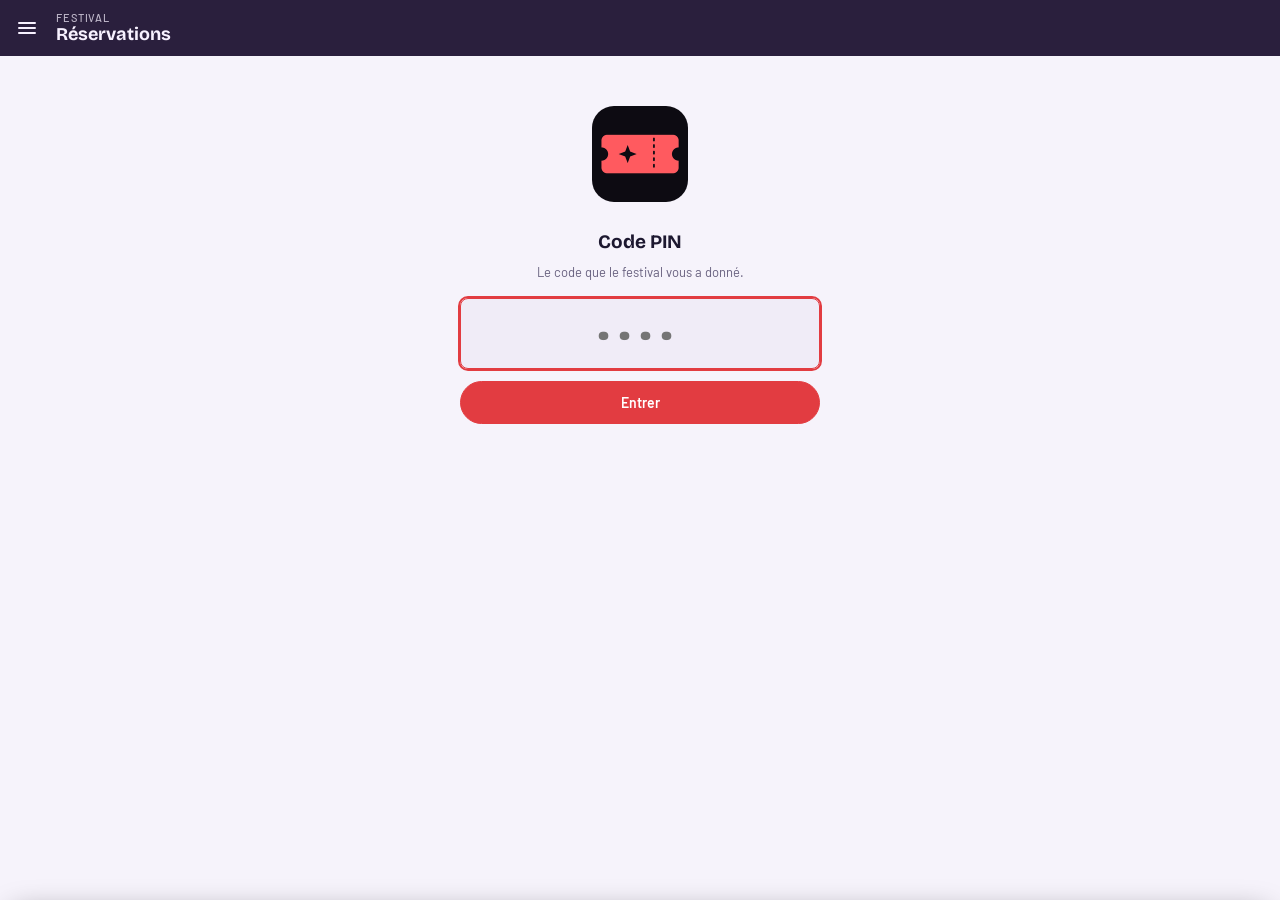
==== gestion.html @ 7cc1c53d "Corrections d'après l'essai téléphone : un seul menu au choix, Apparence réparée, espacements, appar" ====
<!doctype html>
<html lang="fr" data-skin="festival" data-theme="sombre">
<head>
<meta charset="utf-8">
<meta name="viewport" content="width=device-width, initial-scale=1, viewport-fit=cover">
<meta name="robots" content="noindex">
<title>Réservations</title>
<link rel="manifest" href="manifest.webmanifest">
<meta name="theme-color" content="#0b0a10">
<meta name="mobile-web-app-capable" content="yes">
<meta name="apple-mobile-web-app-capable" content="yes">
<link rel="apple-touch-icon" href="icone_180.png">
<link rel="icon" href="icone_192.png">
<link rel="preconnect" href="https://fonts.googleapis.com">
<link href="https://fonts.googleapis.com/css2?family=Bricolage+Grotesque:opsz,wght@12..96,600;12..96,800&family=Barlow:wght@400;500;600&display=swap" rel="stylesheet">
<script>
/* Apparence (thème et mode) appliquée avant le dessin de la page, depuis ce que l'appareil a retenu. */
var APPARENCE = (function () { try { return JSON.parse(localStorage.getItem('festival_resa_apparence') || '{}') || {}; } catch (e) { return {}; } })();
var SKINS = [['festival', 'Festival'], ['ocean', 'Océan'], ['foret', 'Forêt'], ['terracotta', 'Terracotta'], ['papier', 'Papier']];
function appliquerApparence() {
  var h = document.documentElement, skin = SKINS.some(function (s) { return s[0] === APPARENCE.skin; }) ? APPARENCE.skin : 'festival';
  var sombre = APPARENCE.mode === 'sombre' || (APPARENCE.mode !== 'clair' && !(window.matchMedia && matchMedia('(prefers-color-scheme: light)').matches));
  h.setAttribute('data-skin', skin); h.setAttribute('data-theme', sombre ? 'sombre' : 'clair');
  h.setAttribute('data-volet', APPARENCE.volet === 'fixe' ? 'fixe' : '');
  h.setAttribute('data-menu-tel', APPARENCE.menuTel === 'volet' ? 'volet' : 'barre');
  setTimeout(function () { var m = document.querySelector('meta[name=theme-color]'); if (m) m.content = getComputedStyle(h).getPropertyValue('--barre').trim() || '#0b0a10'; }, 0);
}
function garderApparence(o) { Object.keys(o).forEach(function (k) { APPARENCE[k] = o[k]; }); try { localStorage.setItem('festival_resa_apparence', JSON.stringify(APPARENCE)); } catch (e) {} appliquerApparence(); }
appliquerApparence();
if (window.matchMedia) matchMedia('(prefers-color-scheme: light)').addEventListener('change', appliquerApparence);
</script>
<style>
/* ---------- Apparence : thèmes (skins) × mode clair / sombre, choisis dans « Apparence », gardés sur l'appareil ---------- */
:root{--rouge:#ff7a8a;--vert:#7ee0b0;--jaune:#ffd23f;--bleu:#8fd3ff;--rayon:12px;--rayon-petit:8px;--haut:56px;--volet:280px;color-scheme:dark}
[data-theme="clair"]{--rouge:#b42318;--vert:#067647;--jaune:#9a6700;--bleu:#0b62a8;color-scheme:light}
:root,[data-skin="festival"][data-theme="sombre"]{--fond:#0b0a10;--carte:#17141f;--carte2:#100e17;--ligne:#2c2640;--texte:#f4f1ff;--doux:#b9aee6;--barre:#110e18;--sur-barre:#f4f1ff;--accent:#ff5a5f;--accent2:#ff8f92;--sur-accent:#0b0a10}
[data-skin="festival"][data-theme="clair"]{--fond:#f6f3fb;--carte:#ffffff;--carte2:#f0ecf7;--ligne:#dfd8ec;--texte:#1d1830;--doux:#68617f;--barre:#2a1f3d;--sur-barre:#f7f1ff;--accent:#e23c41;--accent2:#b8262b;--sur-accent:#ffffff}
[data-skin="ocean"][data-theme="clair"]{--fond:#f2f6f9;--carte:#fff;--carte2:#e9f0f6;--texte:#142230;--doux:#5a6b7a;--ligne:#dbe4ec;--barre:#0d3550;--sur-barre:#e3eef7;--accent:#0f6aa8;--accent2:#0b5587;--sur-accent:#fff}
[data-skin="ocean"][data-theme="sombre"]{--fond:#0f1720;--carte:#16212c;--carte2:#1c2935;--texte:#e6eef5;--doux:#9fb1c2;--ligne:#2a3a49;--barre:#0a1118;--sur-barre:#d8e6f2;--accent:#6cb4ea;--accent2:#9ccbf0;--sur-accent:#0a1118}
[data-skin="foret"][data-theme="clair"]{--fond:#f3f5f0;--carte:#fff;--carte2:#eaeee6;--texte:#1b2418;--doux:#5f6b59;--ligne:#dde3d7;--barre:#233d26;--sur-barre:#e4efe2;--accent:#3b6e40;--accent2:#2f5833;--sur-accent:#fff}
[data-skin="foret"][data-theme="sombre"]{--fond:#121712;--carte:#1a211a;--carte2:#202920;--texte:#e8efe6;--doux:#a3b39f;--ligne:#2f3a2e;--barre:#0c100c;--sur-barre:#dbe8d8;--accent:#8cc792;--accent2:#aedbb3;--sur-accent:#0c100c}
[data-skin="terracotta"][data-theme="clair"]{--fond:#faf5f0;--carte:#fff;--carte2:#f3ebe3;--texte:#2a1d15;--doux:#76665a;--ligne:#eaddd2;--barre:#5a2814;--sur-barre:#fae9de;--accent:#a8481f;--accent2:#8a3a18;--sur-accent:#fff}
[data-skin="terracotta"][data-theme="sombre"]{--fond:#1a1310;--carte:#241b16;--carte2:#2c211b;--texte:#f3e8e0;--doux:#bba798;--ligne:#3d2f26;--barre:#110c09;--sur-barre:#f0ddd0;--accent:#f0a07a;--accent2:#f5bb9e;--sur-accent:#110c09}
[data-skin="papier"][data-theme="clair"]{--fond:#fff;--carte:#fff;--carte2:#f4f4f4;--texte:#111;--doux:#555;--ligne:#d4d4d4;--barre:#f2f2f2;--sur-barre:#111;--accent:#111;--accent2:#111;--sur-accent:#fff}
[data-skin="papier"][data-theme="sombre"]{--fond:#000;--carte:#0d0d0d;--carte2:#161616;--texte:#f2f2f2;--doux:#aaa;--ligne:#333;--barre:#000;--sur-barre:#f2f2f2;--accent:#f2f2f2;--accent2:#f2f2f2;--sur-accent:#000}
:root{--lav:var(--accent);--lav2:var(--accent2)}
[data-skin="papier"]{--rayon:6px;--rayon-petit:4px}
*{box-sizing:border-box}
html,body{margin:0;background:var(--fond);color:var(--texte);font:15px/1.45 Barlow,system-ui,sans-serif}
h2{font:700 19px "Bricolage Grotesque",sans-serif;margin:22px 0 10px}
.btn{font:600 14px Barlow,sans-serif;border:1px solid var(--lav);background:transparent;color:var(--lav2);border-radius:999px;padding:8px 14px;cursor:pointer;line-height:1.25}
.btn.plein{background:var(--lav);color:var(--sur-accent);border-color:var(--lav)}
.btn.petit{padding:4px 10px;font-size:13px}
a.btn{text-decoration:none;display:inline-block}
.btn.danger{border-color:var(--rouge);color:var(--rouge)}
.btn:disabled{opacity:.5;cursor:default}
.liste{display:grid;gap:10px}
.ev{display:grid;grid-template-columns:64px 1fr auto;gap:14px;align-items:center;background:var(--carte);border:1px solid var(--ligne);border-radius:10px;padding:12px;cursor:pointer;text-align:left;color:inherit;font:inherit;width:100%}
.ev:hover{border-color:var(--lav)}
.jour{text-align:center;border-right:1px solid var(--ligne);padding-right:10px}
.jour b{display:block;font:700 26px/1 "Bricolage Grotesque",sans-serif}
.jour span{font-size:12px;text-transform:uppercase;color:var(--doux)}
.ev h3{margin:0 0 2px;font-size:16px}
.ev p{margin:0;color:var(--doux);font-size:14px}
.jauge{min-width:92px;text-align:right;font-size:14px}
.jauge .barre{height:5px;background:var(--ligne);border-radius:3px;margin-top:5px;overflow:hidden}
.jauge .barre i{display:block;height:100%;background:var(--lav)}
.badge{display:inline-block;font-size:12px;border-radius:999px;padding:1px 8px;margin-left:6px;border:1px solid var(--ligne);color:var(--doux);vertical-align:2px}
.badge.Ouvert{border-color:var(--vert);color:var(--vert)}
.badge.Annulé{border-color:var(--rouge);color:var(--rouge)}
.statutRapide{width:auto;font-size:13px;padding:4px 26px 4px 10px;margin-top:6px;border-radius:999px;background-position:right 8px center}
.galerie{margin:14px 0 0}
.galerie h4{margin:12px 0 4px;font:600 14px Barlow,sans-serif;color:var(--doux)}
.galerie details{margin-top:10px}
.galerie summary{cursor:pointer;color:var(--lav2);font-weight:600;font-size:14px}
.photo .etiquette{position:absolute;right:6px;top:4px;font:600 11px Barlow,sans-serif;background:rgba(11,10,16,.8);color:var(--vert);border-radius:999px;padding:1px 7px}
.photo .etiquette.drive{color:var(--doux)}
.photo .outils{flex-wrap:nowrap;gap:0 2px}
.photo.portrait img{object-fit:contain;background:#000}
.groupe{margin-top:22px}
.groupe h3{margin:0 0 6px;font:700 17px "Bricolage Grotesque",sans-serif}
.pin{max-width:360px;margin:40px auto;text-align:center}
.pin img{width:96px;height:96px;border-radius:22px}
.pin input{font:700 34px/1 "Bricolage Grotesque",sans-serif;text-align:center;letter-spacing:.3em;padding:14px 10px;margin:16px 0 12px}
.pin .btn{width:100%;padding:12px}
.compte{display:flex;gap:12px;align-items:flex-start;flex-wrap:wrap;padding:12px 0;border-bottom:1px solid var(--ligne)}
.compte:last-child{border:0}
.compte .qui{flex:1;min-width:200px}
.compte .qui b{font-size:16px}
.compte .qui p{margin:3px 0 0;color:var(--doux);font-size:13px}
.compte .actions{margin:0}
.coches label{display:flex;gap:8px;align-items:flex-start;font-size:14px;color:var(--texte);margin:6px 0;cursor:pointer}
.coches input{width:auto;margin-top:3px}
.bandeau{background:var(--carte);border:1px solid var(--lav);border-radius:10px;padding:10px 14px;margin:10px 0;font-size:14px}
.bandeau a{color:var(--lav2)}
input.arrivee{width:auto;transform:scale(1.3);margin:4px}
tr.arrivee td{color:var(--vert)}
.vide{color:var(--doux);font-style:italic}
.grille{display:grid;grid-template-columns:repeat(auto-fit,minmax(200px,1fr));gap:14px 12px}
.grille>div{display:flex;flex-direction:column;justify-content:flex-end}.grille>div label{margin-top:auto}.grille>div .aide{margin-top:4px}
label{display:block;font-size:13px;color:var(--doux);margin-bottom:6px}
input,select,textarea{width:100%;font:inherit;font-size:14.5px;color:var(--texte);background:var(--carte2);border:1px solid var(--ligne);border-radius:8px;padding:7px 10px;line-height:1.35}
select{padding-right:28px;appearance:none;-webkit-appearance:none;background-image:url("data:image/svg+xml,%3Csvg xmlns='http://www.w3.org/2000/svg' width='12' height='8' viewBox='0 0 12 8'%3E%3Cpath d='M1 1l5 5 5-5' fill='none' stroke='%23888' stroke-width='1.8' stroke-linecap='round'/%3E%3C/svg%3E");background-repeat:no-repeat;background-position:right 10px center}
input:focus,select:focus,textarea:focus{outline:2px solid var(--lav);border-color:var(--lav)}
textarea{min-height:110px;resize:vertical}
.large{grid-column:1/-1}
.actions{display:flex;gap:10px;flex-wrap:wrap;margin:16px 0 14px}
#vue>.actions:first-child{margin-top:6px}
.badge{white-space:nowrap}
.panneau{background:var(--carte);border:1px solid var(--ligne);border-radius:12px;padding:16px;margin-top:12px}
table{width:100%;border-collapse:collapse;font-size:14px}
th,td{text-align:left;padding:8px 6px;border-bottom:1px solid var(--ligne);vertical-align:top}
th{color:var(--doux);font-weight:500}
tr.annulee td{opacity:.45;text-decoration:line-through}
tr.annulee td:last-child{text-decoration:none}
.tableau{overflow-x:auto}
.aide{font-size:13px;color:var(--doux);margin:4px 0 0}
#toast{position:fixed;left:50%;bottom:20px;transform:translateX(-50%);background:var(--lav);color:var(--sur-accent);font-weight:600;padding:10px 16px;border-radius:18px;display:none;z-index:80;max-width:92vw;text-align:center;line-height:1.35}
#toast.erreur{background:var(--rouge)}
#charge{position:fixed;top:0;left:0;height:3px;width:100%;background:var(--lav);display:none;z-index:90;animation:c 1s infinite linear}
@keyframes c{0%{opacity:.3}50%{opacity:1}100%{opacity:.3}}
/* Photos et recadrage */
.photos{display:flex;flex-wrap:wrap;gap:10px;margin:8px 0 10px}
#photos .photo{width:180px}
.photo{position:relative;width:180px;aspect-ratio:3/2;background:var(--carte2);border:1px solid var(--ligne);border-radius:8px;overflow:hidden}
.photo img{width:100%;height:100%;object-fit:cover;display:block}
.photo .outils{position:absolute;left:0;right:0;bottom:0;display:flex;justify-content:space-between;background:rgba(11,10,16,.8);padding:3px 4px;white-space:nowrap}
.photo .outils button,.photo .outils a{background:none;border:0;color:#fff;font:600 11.5px Barlow,sans-serif;cursor:pointer;padding:3px 4px;text-decoration:none;flex:none}
.photo .outils button:hover,.photo .outils a:hover{color:#ffd166}
.photo img{cursor:zoom-in}
.photo .num{position:absolute;left:6px;top:4px;font:700 12px Barlow,sans-serif;background:var(--lav);color:var(--sur-accent);border-radius:999px;padding:1px 7px}
.photos .ajout{width:180px;aspect-ratio:3/2;border:1px dashed var(--lav);border-radius:8px;background:none;color:var(--lav2);font:600 14px Barlow,sans-serif;cursor:pointer}
#recadrage{position:fixed;inset:0;background:rgba(0,0,0,.85);z-index:70;display:none;align-items:center;justify-content:center;padding:12px}
#recadrage.ouvert{display:flex}
#recadrage .boite{background:var(--carte);border:1px solid var(--ligne);border-radius:14px;padding:16px;width:min(96vw,640px)}
#recadrage canvas{display:block;width:100%;aspect-ratio:3/2;background:#000;border-radius:8px;cursor:grab;touch-action:none}
#recadrage .reglage{display:flex;align-items:center;gap:10px;margin-top:12px;font-size:14px;color:var(--doux)}
#recadrage input[type=range]{flex:1;padding:0}
/* Aperçu du site */
.apercu{margin-top:12px}
.apercu .onglets{display:flex;gap:8px;flex-wrap:wrap;margin-bottom:10px}
@media (max-width:560px){.ev{grid-template-columns:52px 48px 1fr}.mini,.vide-mini{width:48px;height:48px}.jauge{grid-column:2;text-align:left}.jauge .barre{width:120px}}
.tuiles{display:grid;grid-template-columns:repeat(auto-fit,minmax(150px,1fr));gap:10px}.tuile{background:var(--carte);border:1px solid var(--ligne);border-radius:12px;padding:14px}.tuile b{display:block;font:700 28px/1 "Bricolage Grotesque"}.tuile span{font-size:13px;color:var(--doux)}.tuile.chaud{border-color:var(--lav)}
.btn.ok{background:var(--vert);border-color:var(--vert);color:var(--sur-accent)}
.afaire{margin:0;padding-left:18px}.afaire a{color:var(--lav2)}
.ev{grid-template-columns:64px 56px 1fr auto}.mini{width:56px;height:56px;object-fit:cover;border-radius:8px}.vide-mini{display:grid;place-items:center;width:56px;height:56px;border-radius:8px;background:var(--ligne);font-weight:700}
.barreEv{display:flex;gap:10px;align-items:center;flex-wrap:wrap;margin-bottom:12px}.barreEv h2{flex:1;margin:0}
.editeur.avecApercu{display:grid;grid-template-columns:minmax(0,1fr) minmax(360px,44%);gap:16px}.voletApercu{position:sticky;top:calc(var(--haut) + 12px);align-self:start}.voletApercu iframe{height:80vh}
.zones{display:grid;grid-template-columns:minmax(200px,1fr) 2fr;gap:14px}.photo.principale{width:260px}
h3.section{margin:14px 0 0;font:700 18px "Bricolage Grotesque"}
.barreTexte{display:flex;gap:6px;flex-wrap:wrap;margin-bottom:4px}.barreTexte button{font-size:12px;padding:3px 8px;border-radius:6px;border:1px solid var(--ligne);background:var(--carte);color:var(--texte);cursor:pointer}
.coche{display:flex;gap:8px;align-items:center;color:var(--texte)}.coche input{width:auto}
.photo .legende{position:absolute;left:6px;right:6px;bottom:28px;font-size:11px;color:#fff;background:rgba(11,10,16,.8);padding:1px 6px;border-radius:6px;overflow:hidden;text-overflow:ellipsis;white-space:nowrap}
@media (max-width:560px){.photos .photo,.photos .ajout,#photos .photo{width:calc(50% - 5px)}}
/* Visionneuse : aperçu des visuels dans l'appli, avec précédent / suivant */
#visionneuse{position:fixed;inset:0;z-index:75;background:rgba(0,0,0,.92);display:flex;flex-direction:column;align-items:center;justify-content:center;padding:0}
#visionneuse[hidden]{display:none}
#visionneuse img{max-width:calc(100vw - 24px);max-height:calc(100vh - 120px);object-fit:contain;border-radius:6px;box-shadow:0 10px 40px rgba(0,0,0,.6);user-select:none;-webkit-user-drag:none}
#visionneuse .vs-haut{position:absolute;top:0;left:0;right:0;display:flex;align-items:center;gap:10px;padding:calc(8px + env(safe-area-inset-top)) 12px 8px;color:#fff;font-size:14px}
#visionneuse .vs-haut span{flex:1;min-width:0;overflow:hidden;text-overflow:ellipsis;white-space:nowrap;opacity:.85}
#visionneuse .vs-haut a{color:#fff;opacity:.85;font-size:13px;white-space:nowrap}
#visionneuse button{background:rgba(255,255,255,.12);border:0;color:#fff;width:42px;height:42px;border-radius:50%;font-size:22px;line-height:1;cursor:pointer;display:flex;align-items:center;justify-content:center;flex:none}
#visionneuse button:hover{background:rgba(255,255,255,.25)}
#visionneuse button:disabled{opacity:.25;cursor:default}
#visionneuse .vs-prec,#visionneuse .vs-suiv{position:absolute;top:50%;transform:translateY(-50%);width:48px;height:48px}
#visionneuse .vs-prec{left:10px}#visionneuse .vs-suiv{right:10px}
#visionneuse .vs-bas{position:absolute;left:0;right:0;bottom:0;padding:10px 16px calc(12px + env(safe-area-inset-bottom));color:#fff;text-align:center;font-size:13px;opacity:.85}
@media (max-width:759px){#visionneuse .vs-prec,#visionneuse .vs-suiv{top:auto;bottom:calc(44px + env(safe-area-inset-bottom));transform:none}}
.groupe.aClasser h3{color:var(--lav2)}
.classer{display:flex;gap:14px;align-items:flex-start;flex-wrap:wrap}.classer img{width:180px;border-radius:8px}
tr.attente td{color:var(--doux)}
@media (max-width:960px){.editeur.avecApercu{display:block}.voletApercu{position:static}.voletApercu iframe{height:60vh}}
/* Boîte de dialogue interne (remplace les fenêtres du navigateur) */
#dialogue{position:fixed;inset:0;background:rgba(0,0,0,.6);z-index:72;display:none;align-items:center;justify-content:center;padding:16px}
#dialogue.ouvert{display:flex}
#dialogue .boite{background:var(--carte);border:1px solid var(--ligne);border-radius:14px;padding:18px;width:min(94vw,440px);box-shadow:0 20px 60px rgba(0,0,0,.5)}
#dialogue h3{margin:0 0 8px;font:700 18px "Bricolage Grotesque"}
#dialogue p{margin:0 0 10px;color:var(--doux);white-space:pre-line}
#dialogue .actions{justify-content:flex-end;margin-top:14px}
/* Barre de tri et de filtre des événements */
.barreTri{display:flex;gap:8px;flex-wrap:wrap;align-items:center;margin:0 0 14px}
.barreTri select,.barreTri input{width:auto;min-width:150px;padding:6px 10px;font-size:14px}
.barreTri input{flex:1;min-width:160px}
.barreTri .compte{font-size:13px;color:var(--doux);margin-left:auto}
/* Éditeur de texte mis en forme */
.editeurTexte{min-height:110px;background:var(--carte2);border:1px solid var(--ligne);border-radius:8px;padding:9px 12px;line-height:1.5;outline:none}
.editeurTexte:focus{border-color:var(--lav)}
.editeurTexte:empty:before{content:attr(data-vide);color:var(--doux)}
.editeurTexte p{margin:0 0 .7em}.editeurTexte p:last-child{margin-bottom:0}
.editeurTexte h3{margin:.4em 0 .4em;font:700 17px "Bricolage Grotesque"}
.editeurTexte blockquote{margin:.4em 0;padding:2px 12px;border-left:3px solid var(--lav);color:var(--doux);font-style:italic}
.editeurTexte ul{margin:.3em 0;padding-left:22px}
.barreTexte button.on{background:var(--lav);color:var(--sur-accent);border-color:var(--lav)}
/* Aperçu : vrai rendu ordinateur, mis à l'échelle, ou largeur téléphone */
.apercu .cadre{overflow:hidden;height:min(78vh,900px);border:1px solid var(--ligne);border-radius:12px;background:var(--carte2)}
.apercu iframe{display:block;width:1200px;height:900px;border:0;border-radius:0;transform-origin:0 0;background:var(--carte2)}
.apercu.tel .cadre{display:flex;justify-content:center;background:var(--fond)}
.apercu.tel iframe{width:390px;height:100%;max-width:100%;margin:0;transform:none}
.aide.alerte{color:var(--jaune)}
/* Vignette « envoi en cours » */
.photo.envoi{display:grid;place-items:center;color:var(--doux);font-size:13px;border-style:dashed}
.photo.envoi i{display:block;width:22px;height:22px;border:3px solid var(--ligne);border-top-color:var(--lav);border-radius:50%;animation:tourne .8s linear infinite;margin:0 auto 6px}
@keyframes tourne{to{transform:rotate(360deg)}}
/* Réglages : e-mails avec variables à insérer et aperçu en direct */
.ongletsMail{display:flex;gap:8px;flex-wrap:wrap;margin:14px 0 10px}
.ongletsMail button{background:var(--carte);border:1px solid var(--ligne);color:var(--texte);border-radius:999px;padding:7px 14px;font:600 14px Barlow,sans-serif;cursor:pointer}
.ongletsMail button.on{background:var(--lav);border-color:var(--lav);color:var(--sur-accent)}
.editeurMail{display:grid;grid-template-columns:minmax(0,1fr) minmax(320px,46%);gap:16px;align-items:start}
.editeurMail textarea{min-height:220px;font-size:15px}
.puces{display:flex;flex-wrap:wrap;gap:5px;margin:6px 0 10px}
.puces span{font-size:12px;color:var(--doux);align-self:center;margin-right:4px}
.puces button{font:600 12px Barlow,sans-serif;background:var(--carte);border:1px dashed var(--lav);color:var(--lav2);border-radius:999px;padding:3px 9px;cursor:pointer}
.puces button:hover{background:var(--lav);color:var(--sur-accent)}
.apercuMail{border:1px solid var(--ligne);border-radius:12px;overflow:hidden;background:var(--carte)}
.apercuMail .entete{padding:10px 14px;background:var(--carte);border-bottom:1px solid var(--ligne);font-size:13px;color:var(--doux);line-height:1.5}
.apercuMail .entete b{color:var(--texte)}
.apercuMail .rendu{padding:14px;background:var(--carte2);overflow-x:auto}
.apercuMail iframe{display:block;border:0;width:100%;min-height:300px;background:#fff;margin:0 auto}
.apercuMail .cadreMail{margin:0 auto;max-width:100%}
.apercuMail .cadreMail.ordi{width:640px}
.apercuMail .cadreMail.tel{width:390px;border:9px solid #1d1d1f;border-radius:30px;overflow:hidden;box-shadow:0 10px 30px -12px rgba(0,0,0,.6)}
.barreApercu{display:flex;gap:8px;align-items:center;flex-wrap:wrap;padding:8px 14px;border-bottom:1px solid var(--ligne)}
.barreApercu b{flex:1;font:700 15px "Bricolage Grotesque",sans-serif;color:var(--texte)}
.segment{display:inline-flex;border:1px solid var(--lav);border-radius:999px;overflow:hidden}
.segment button{background:transparent;border:0;color:var(--lav2);font:600 13px Barlow,sans-serif;padding:6px 12px;cursor:pointer}
.segment button.on{background:var(--lav);color:var(--sur-accent)}
main.large{max-width:none}
.atelier{display:grid;grid-template-columns:minmax(420px,var(--col-editeur,.9fr)) 10px minmax(380px,1.1fr);gap:0 6px;align-items:start}
.atelier .voletApercuMail{position:sticky;top:calc(var(--haut) + 12px);max-height:calc(100vh - var(--haut) - 24px);overflow:auto}
.poignee{align-self:stretch;cursor:col-resize;position:relative;touch-action:none}
.poignee::after{content:"";position:absolute;top:40px;bottom:40px;left:4px;width:2px;border-radius:2px;background:var(--ligne)}
.poignee:hover::after,.poignee.tire::after{background:var(--lav)}
.ongletsAtelier{display:none;position:sticky;top:calc(var(--haut) + env(safe-area-inset-top));z-index:6;margin:0 0 10px;box-shadow:0 0 0 6px var(--fond,#0b0a10);background:var(--fond,#0b0a10)}
.ongletsAtelier button{flex:1;padding:9px 12px;font-size:15px}
.couleursMail{grid-column:1/-1;border-top:1px solid var(--ligne);padding-top:10px}
.couleursMail summary{cursor:pointer;color:var(--texte);font-weight:600}
.grilleCouleurs{display:grid;grid-template-columns:repeat(auto-fill,minmax(170px,1fr));gap:8px 12px;margin-top:10px}
.grilleCouleurs label{display:flex;gap:8px;align-items:center;font-size:13px;color:var(--texte)}
.grilleCouleurs input[type=color]{width:42px;height:32px;padding:2px;border-radius:8px;flex:none;cursor:pointer}
.grilleCouleurs label.change{font-weight:700}
.grilleCouleurs label.change:after{content:"•";color:var(--lav)}
.quandMail{display:flex;gap:10px;align-items:flex-start;margin:0 0 12px;padding:10px 14px;border:1px dashed var(--ligne);border-radius:10px;font-size:14px;color:var(--doux)}
.quandMail .badge{flex:none;margin-top:2px}
.optionsMail{display:grid;grid-template-columns:repeat(auto-fill,minmax(190px,1fr));gap:10px 14px;margin:14px 0 4px;padding:12px 14px;background:var(--carte);border-radius:10px}
.optionsMail label{font-size:13px;color:var(--doux)}.optionsMail label input:not([type=checkbox]),.optionsMail label select{margin-top:4px}
.optionsMail .coche{font-size:14px;color:var(--texte);align-self:end;min-height:38px}
.choixEx{display:flex;gap:8px;align-items:center;padding:8px 14px;background:var(--carte);border-bottom:1px solid var(--ligne);font-size:13px;color:var(--doux)}
.choixEx select{width:auto;flex:1;min-width:0;padding:5px 8px;font-size:13px}
#dlgTexte select{width:100%;margin-top:10px}
@media (min-width:1600px){.atelier{grid-template-columns:minmax(480px,var(--col-editeur,.9fr)) 10px minmax(660px,1.1fr)}}
@media (max-width:1100px){.ongletsAtelier{display:flex}.atelier{grid-template-columns:minmax(0,1fr)}.poignee{display:none}.atelier .voletApercuMail{position:static;max-height:none}
.atelier[data-panneau="editer"] .voletApercuMail,.atelier[data-panneau="apercu"] .voletEditionMail{display:none}}
@media (max-width:760px){.apercuMail .rendu{padding:8px 0}.apercuMail .cadreMail.ordi{overflow-x:auto}}

/* Écrans étroits : cartes d'événement, éditeur, tableaux en fiches */
td.quand,th.quand{white-space:nowrap}
.tableau.resas td.msg{min-width:140px;max-width:320px}
.tableau.resas td.faire{white-space:nowrap}
@media (max-width:560px){.ev{grid-template-columns:48px minmax(0,1fr);gap:10px 12px;padding:10px}.ev .mini,.ev .vide-mini{display:none}.ev h3{font-size:16px}.jauge{grid-column:2;text-align:left}.jauge .barre{width:min(100%,160px)}.statutRapide{margin-top:8px}}
@media (max-width:700px){
.barreEv h2{flex:1 1 100%;order:-1;font-size:18px}
.zones{grid-template-columns:minmax(0,1fr)}.photo.principale{max-width:100%}
.tableau.resas table,.tableau.resas tbody{display:block}
.tableau.resas tr:first-child{display:none}
.tableau.resas tr{display:grid;grid-template-columns:34px minmax(0,1fr) auto;gap:2px 8px;align-items:center;border:1px solid var(--ligne);border-radius:10px;padding:8px 10px;margin:0 0 8px}
.tableau.resas td{display:block;border:0;padding:0;white-space:normal}
.tableau.resas td:nth-child(1){grid-column:1;grid-row:1}
.tableau.resas td:nth-child(2){grid-column:2;grid-row:1;font-weight:600}
.tableau.resas td:nth-child(3){grid-column:3;grid-row:1;white-space:nowrap}
.tableau.resas td:nth-child(4){grid-column:2/4;grid-row:2;font-size:13px}
.tableau.resas td.msg{grid-column:2/4;grid-row:3;font-size:13px;color:var(--doux);max-width:none}
.tableau.resas td.msg:empty{display:none}
.tableau.resas td.quand{grid-column:2/4;grid-row:4;font-size:12px;color:var(--doux)}
.tableau.resas td.faire{grid-column:2/4;grid-row:5;margin-top:4px;display:flex;gap:6px;flex-wrap:wrap}
.tableau.resas tr.attente .badge{margin:0}
.tableau.dernieres table,.tableau.dernieres tbody{display:block}
.tableau.dernieres tr:first-child{display:none}
.tableau.dernieres tr{display:grid;grid-template-columns:minmax(0,1fr) auto;gap:0 8px;border-bottom:1px solid var(--ligne);padding:8px 0}
.tableau.dernieres tr:last-child{border:0}
.tableau.dernieres td{display:block;border:0;padding:0}
.tableau.dernieres td.qui{grid-column:1;grid-row:1;font-weight:600}
.tableau.dernieres td.combien{grid-column:2;grid-row:1;text-align:right}
.tableau.dernieres td.quoi{grid-column:1;grid-row:2;color:var(--doux);font-size:13px}
.tableau.dernieres td.etat{grid-column:2;grid-row:2;text-align:right;font-size:13px;color:var(--doux)}
.tableau.dernieres td.quand{grid-column:1/3;grid-row:3;font-size:12px;color:var(--doux)}
.tableau.dernieres tr.annulee td{text-decoration:none;opacity:.5}
.tableau.appareils table,.tableau.appareils tbody{display:block}
.tableau.appareils tr:first-child{display:none}
.tableau.appareils tr{display:grid;grid-template-columns:minmax(0,1fr) auto;gap:2px 10px;align-items:start;border:1px solid var(--ligne);border-radius:10px;padding:10px 12px;margin:0 0 8px}
.tableau.appareils td{display:block;border:0;padding:0;white-space:normal}
.tableau.appareils td.qui{grid-column:1;grid-row:1;font-weight:600}
.tableau.appareils td.faire{grid-column:2;grid-row:1/3}
.tableau.appareils td.quoi{grid-column:1;grid-row:2;color:var(--doux);font-size:13px}
.tableau.appareils td.quand{grid-column:1/3;font-size:12px;color:var(--doux)}
.tableau.appareils td.q1::before{content:"Première fois "}
.tableau.appareils td.q2::before{content:"Dernière fois "}
}
/* ---------- Disposition : barre du haut + menu en volet (à gauche) ; téléphone : barre du bas avec le bouton + ---------- */
.haut{position:sticky;top:0;z-index:50;height:calc(var(--haut) + env(safe-area-inset-top));padding:env(safe-area-inset-top) 12px 0 6px;background:var(--barre);color:var(--sur-barre);display:flex;align-items:center;gap:8px;box-shadow:0 1px 0 color-mix(in srgb,var(--sur-barre) 12%,transparent)}
.menu-btn{display:inline-flex;align-items:center;justify-content:center;width:42px;height:42px;border:0;border-radius:10px;background:none;color:inherit;cursor:pointer;flex:none}
.menu-btn svg{width:24px;height:24px}
.menu-btn:hover,.menu-btn:active{background:color-mix(in srgb,currentColor 12%,transparent)}
.haut-titre{flex:1;min-width:0;display:flex;flex-direction:column;justify-content:center;line-height:1.15}
.haut-titre small{display:block;font:500 11px Barlow,sans-serif;letter-spacing:.08em;text-transform:uppercase;opacity:.72;overflow:hidden;text-overflow:ellipsis;white-space:nowrap}
.haut-titre h1{font:700 18px/1.15 "Bricolage Grotesque",sans-serif;margin:0;min-width:0;overflow:hidden;text-overflow:ellipsis;white-space:nowrap}
.haut-outils{display:flex;gap:8px;align-items:center;flex:none}
.haut-outils .btn{border-color:color-mix(in srgb,var(--sur-barre) 35%,transparent);color:var(--sur-barre);padding:6px 12px;font-size:14px}
.haut-outils .btn.plein{background:var(--accent);border-color:var(--accent);color:var(--sur-accent)}
.volet{position:fixed;top:0;bottom:0;left:0;width:min(var(--volet),86vw);z-index:60;background:var(--barre);color:var(--sur-barre);display:flex;flex-direction:column;gap:2px;padding:calc(12px + env(safe-area-inset-top)) 12px calc(12px + env(safe-area-inset-bottom)) calc(12px + env(safe-area-inset-left));overflow-y:auto;overscroll-behavior:contain;transform:translateX(-105%);transition:transform .26s cubic-bezier(.2,.8,.2,1);visibility:hidden}
.volet.ouvert{transform:none;visibility:visible;box-shadow:10px 0 34px rgba(0,0,0,.32)}
.volet.glisse{transition:none;visibility:visible}
.fond-volet{position:fixed;inset:0;z-index:55;background:rgba(0,0,0,.42);opacity:0;pointer-events:none;transition:opacity .26s}
.fond-volet.ouvert{opacity:1;pointer-events:auto}
.marque{display:flex;gap:12px;align-items:center;padding:6px 6px 16px}
.marque img{width:44px;height:44px;border-radius:12px;flex:none}
.marque div{min-width:0}
.marque span{display:block;font:500 11px Barlow,sans-serif;letter-spacing:.1em;text-transform:uppercase;opacity:.72;overflow:hidden;text-overflow:ellipsis;white-space:nowrap}
.marque b{display:block;font:700 19px/1.1 "Bricolage Grotesque",sans-serif}
.marque .epingle{margin-left:auto;display:none;width:34px;height:34px;border:0;border-radius:8px;background:none;color:inherit;cursor:pointer;opacity:.7;flex:none}
.marque .epingle svg{width:18px;height:18px}
.marque .epingle:hover{opacity:1;background:color-mix(in srgb,currentColor 12%,transparent)}
.volet .nav{display:flex;align-items:center;gap:12px;width:100%;border:0;background:none;color:inherit;font:500 15px Barlow,sans-serif;padding:10px 12px;border-radius:var(--rayon-petit);cursor:pointer;text-align:left;opacity:.86}
.volet .nav:hover{opacity:1;background:color-mix(in srgb,var(--sur-barre) 10%,transparent)}
.volet .nav.on{opacity:1;background:var(--accent);color:var(--sur-accent);font-weight:600}
.volet .nav svg{width:20px;height:20px;flex:none}
.volet .nav .txt{flex:1;min-width:0;overflow:hidden;text-overflow:ellipsis;white-space:nowrap}
.volet .nav .pastille{margin-left:auto}
.volet .nav.on .pastille{background:var(--sur-accent);color:var(--accent)}
.volet .nav[hidden]{display:none}
.volet-bas{margin-top:auto;padding-top:10px;border-top:1px solid color-mix(in srgb,var(--sur-barre) 15%,transparent);display:flex;flex-direction:column;gap:2px}
.volet-bas small{display:block;padding:8px 12px 0;font-size:11px;opacity:.55}
.volet .nav.discret{opacity:.6}
.volet .nav.discret:hover{opacity:1}
.pastille{display:inline-block;min-width:20px;padding:0 6px;border-radius:999px;background:var(--accent);color:var(--sur-accent);font-size:12px;line-height:20px;text-align:center;margin-left:4px;font-weight:600}
main{max-width:1000px;margin:0 auto;padding:10px 16px 80px}
/* Grand écran : le volet peut rester ouvert (épingle) ; la page se décale */
@media (min-width:1100px){
.marque .epingle{display:inline-flex;align-items:center;justify-content:center}
html[data-volet="fixe"] .volet{transform:none;visibility:visible;box-shadow:none;border-right:1px solid color-mix(in srgb,var(--sur-barre) 12%,transparent)}
html[data-volet="fixe"] .fond-volet{display:none}
html[data-volet="fixe"] .haut,html[data-volet="fixe"] main,html[data-volet="fixe"] #bandeauVoir{margin-left:var(--volet)}
html[data-volet="fixe"] main{max-width:none;padding-left:28px;padding-right:28px}
html[data-volet="fixe"] .haut .menu-btn{display:none}
html[data-volet="fixe"] .marque .epingle{opacity:1;color:var(--accent)}
}
/* Barre du bas (téléphone) */
.barre-bas,.fab-plus{display:none}
.feuille-plus{position:fixed;left:0;right:0;bottom:0;z-index:66;background:var(--carte);border-radius:18px 18px 0 0;padding:10px 14px calc(14px + env(safe-area-inset-bottom));box-shadow:0 -12px 30px -12px rgba(0,0,0,.4);transform:translateY(105%);transition:transform .22s;display:flex;flex-direction:column;gap:4px}
.feuille-plus.ouvert{transform:none}
.feuille-plus h3{margin:4px 0 8px;font:700 16px "Bricolage Grotesque",sans-serif}
.feuille-plus button{display:flex;align-items:center;gap:12px;width:100%;text-align:left;border:0;background:none;color:var(--texte);font:500 16px Barlow,sans-serif;padding:12px 10px;border-radius:10px;cursor:pointer}
.feuille-plus button:hover{background:var(--carte2)}
.feuille-plus button svg{width:22px;height:22px;color:var(--accent);flex:none}
@media (max-width:759px){
.barre-bas{display:flex;position:fixed;left:0;right:0;bottom:0;z-index:48;align-items:flex-end;justify-content:space-around;background:var(--carte);border-top:1px solid var(--ligne);padding:6px 4px calc(6px + env(safe-area-inset-bottom));box-shadow:0 -6px 20px rgba(0,0,0,.08)}
.barre-bas button{flex:1 1 0;min-width:0;display:flex;flex-direction:column;align-items:center;gap:3px;border:0;background:none;color:var(--doux);font:500 clamp(10px,2.9vw,11.5px) Barlow,sans-serif;letter-spacing:-.01em;padding:6px 2px;cursor:pointer;position:relative}
.barre-bas button span{max-width:100%;overflow:hidden;text-overflow:ellipsis;white-space:nowrap}
.barre-bas button svg{width:24px;height:24px}
.barre-bas button.on{color:var(--accent);font-weight:600}
.barre-bas button[hidden]{display:none}
.barre-bas .plus{flex:none;width:68px;margin-top:-26px;z-index:2}
.barre-bas .plus svg{width:56px;height:56px;padding:14px;border-radius:50%;background:var(--accent);color:var(--sur-accent);box-shadow:0 8px 20px rgba(0,0,0,.25)}
.barre-bas .plus span{color:var(--texte)}
.barre-bas .pastille{position:absolute;top:0;left:calc(50% + 4px);min-width:18px;line-height:18px;font-size:11px}
html[data-menu-tel="barre"] .haut .menu-btn{display:none}
html[data-menu-tel="barre"] .haut{padding-left:16px}
html[data-menu-tel="volet"] .barre-bas{display:none}
html[data-menu-tel="volet"] main{padding-bottom:calc(100px + env(safe-area-inset-bottom))}
html[data-menu-tel="volet"] .fab-plus{display:flex;align-items:center;justify-content:center;position:fixed;left:50%;transform:translateX(-50%);bottom:calc(18px + env(safe-area-inset-bottom));z-index:48;width:60px;height:60px;border-radius:50%;border:0;background:var(--accent);color:var(--sur-accent);box-shadow:0 8px 22px rgba(0,0,0,.3);cursor:pointer}
html[data-menu-tel="volet"] .fab-plus svg{width:28px;height:28px}
html[data-menu-tel="volet"] .fab-plus[hidden]{display:none}
main{padding:10px 12px calc(96px + env(safe-area-inset-bottom))}
#toast{bottom:calc(92px + env(safe-area-inset-bottom))}
#bandeauVoir{bottom:calc(68px + env(safe-area-inset-bottom))}
body.voir main{padding-bottom:calc(150px + env(safe-area-inset-bottom))}
.haut-titre small{display:none}
.haut-titre h1{font-size:17px}
h2{font-size:18px;margin:18px 0 8px}
}
/* Apparence */
.skins{display:grid;grid-template-columns:repeat(auto-fill,minmax(150px,1fr));gap:10px;margin:10px 0 16px}
.skin{border:2px solid var(--ligne);border-radius:12px;background:var(--carte);padding:0;cursor:pointer;overflow:hidden;color:var(--texte);font:inherit;text-align:left}
.skin.on{border-color:var(--accent);box-shadow:0 0 0 3px color-mix(in srgb,var(--accent) 25%,transparent)}
.skin .apercu-skin{display:grid;grid-template-columns:30% 1fr;height:64px}
.skin .apercu-skin i{display:block}
.skin .apercu-skin .fond-sk{padding:8px;display:flex;flex-direction:column;gap:5px}
.skin .apercu-skin .fond-sk i{height:8px;border-radius:4px;width:70%}
.skin .apercu-skin .fond-sk i:last-child{width:40%}
.skin b{display:block;padding:8px 10px 9px;font:600 14px Barlow,sans-serif}
.segment.modes{margin:4px 0 8px}
/* ===== Mails : boîte Gmail du festival (reprise de l'appli Diffusion) ===== */
.mx{display:grid;grid-template-columns:minmax(0,1fr);gap:12px;align-items:start}
.mx-tete{display:flex;gap:8px;align-items:center;flex-wrap:wrap;margin:0 0 10px}
.mx-tete h2{margin:0;flex:1}
.mx-dossiers{display:none}
.mx-dossiers .dossier,.mx-chips .dossier{display:flex;align-items:center;gap:8px;width:100%;text-align:left;background:none;border:1px solid transparent;border-radius:10px;padding:8px 10px;color:var(--texte);font:500 15px Barlow,sans-serif;cursor:pointer}
.mx-dossiers .dossier:hover{background:var(--carte)}
.mx-dossiers .dossier.actif,.mx-chips .dossier.actif{background:var(--carte);border-color:var(--lav);color:var(--lav2)}
.mx-dossiers .dossier span,.mx-chips .dossier span{flex:1;min-width:0;overflow:hidden;text-overflow:ellipsis;white-space:nowrap}
.mx-dossiers .dossier b,.mx-chips .dossier b{font-size:12px;background:var(--ligne);color:var(--texte);border-radius:999px;padding:1px 7px;font-weight:600}
.mx-dossiers .dossier.actif b{background:var(--lav);color:var(--sur-accent)}
.mx-dossiers .titre-libelles{font-size:12px;text-transform:uppercase;letter-spacing:.06em;color:var(--doux);margin:14px 10px 4px}
.mx-dossiers .lien-libelles{background:none;border:0;color:var(--lav2);font:600 13px Barlow,sans-serif;cursor:pointer;padding:6px 10px;text-align:left}
.mx-ecrire-btn{width:100%;margin-bottom:10px;padding:10px 14px;font-size:15px}
.mx-chips{display:flex;gap:6px;overflow-x:auto;padding:2px 0 8px;scrollbar-width:none;-webkit-overflow-scrolling:touch}
.mx-chips::-webkit-scrollbar{display:none}
.mx-chips .dossier{width:auto;flex:none;padding:6px 12px;font-size:14px;border-color:var(--ligne);border-radius:999px;background:var(--carte)}
.mx-chips select{width:auto;flex:none;padding:6px 10px;font-size:14px;border-radius:999px;background:var(--carte)}
.mx-col{min-width:0;display:flex;flex-direction:column;gap:8px}
.mx-barre{display:flex;gap:8px;align-items:center;flex-wrap:wrap}
.mx-barre input[type=search]{flex:1;min-width:140px;padding:8px 12px;border-radius:999px;font-size:14px}
.mx-barre .btn.petit{white-space:nowrap}
.mx-actions{display:flex;gap:8px;align-items:center;flex-wrap:wrap;min-height:30px}
.mx-actions .coche-tout{display:flex;align-items:center;gap:6px;font-size:13px;color:var(--doux);margin-right:4px}
.mx-actions input[type=checkbox]{width:18px;height:18px;margin:0;accent-color:var(--lav)}
.mx-actions select{width:auto;padding:4px 8px;font-size:13px;border-radius:999px}
.mx-actions .nb{font-size:13px;color:var(--doux);margin-left:auto}
.mx-liste{display:grid;gap:6px;position:relative;min-height:120px}
.mx-liste.rafraichit{opacity:.78}
.mx-liste.rafraichit::after{content:"Mise à jour…";position:absolute;top:-2px;right:6px;font-size:11px;color:var(--doux)}
.conv{display:grid;grid-template-columns:auto minmax(0,1fr);gap:8px;align-items:start;background:var(--carte);border:1px solid var(--ligne);border-radius:10px;padding:9px 10px 9px 8px;color:var(--texte);cursor:pointer;position:relative}
.conv:hover{border-color:var(--lav)}
.conv.actif{border-color:var(--lav);box-shadow:inset 3px 0 0 var(--lav)}
.conv.nonLu{background:color-mix(in srgb,var(--accent) 8%,var(--carte))}
.conv.nonLu .conv-de,.conv.nonLu .conv-objet{font-weight:700;color:var(--texte)}
.conv.cochee{border-color:var(--lav2);background:color-mix(in srgb,var(--accent) 14%,var(--carte))}
.conv.enEnvoi{opacity:.55;pointer-events:none}
.conv-gauche{display:flex;flex-direction:column;align-items:center;gap:4px;padding-top:2px}
.conv-gauche input{width:18px;height:18px;margin:0;accent-color:var(--lav);cursor:pointer}
.etoile{background:none;border:0;color:var(--ligne);font-size:18px;line-height:1;cursor:pointer;padding:0 2px}
.etoile.on{color:var(--jaune)}
.conv-corps{min-width:0}
.conv-tete{display:flex;gap:6px;align-items:baseline}
.conv-de{flex:1;min-width:0;overflow:hidden;text-overflow:ellipsis;white-space:nowrap;font-weight:500}
.conv-nb{font-size:12px;color:var(--doux)}
.conv-date{font-size:12px;color:var(--doux);white-space:nowrap}
.conv-objet{display:block;font-size:14px;margin-top:1px;overflow:hidden;text-overflow:ellipsis;white-space:nowrap}
.conv-extrait{display:block;font-size:13px;color:var(--doux);margin-top:1px;overflow:hidden;text-overflow:ellipsis;white-space:nowrap}
.conv-puces{display:flex;flex-wrap:wrap;gap:4px;margin-top:5px}
.eti{font-size:11px;border:1px solid var(--ligne);border-radius:999px;padding:1px 7px;color:var(--doux);max-width:100%;overflow:hidden;text-overflow:ellipsis;white-space:nowrap}
.eti.ok{color:var(--vert);border-color:var(--vert)}.eti.resa{color:var(--lav2);border-color:var(--lav)}.eti.brouillon{color:var(--jaune);border-color:var(--jaune)}.eti.prog{color:var(--bleu);border-color:var(--bleu)}
.mx-pages{display:flex;gap:8px;align-items:center;justify-content:center;font-size:13px;color:var(--doux);padding:4px 0}
.mx-pages .btn.petit{min-width:38px}
.mx-vide{color:var(--doux);font-style:italic;padding:16px 6px}
.mx-fil{min-width:0}
.mx-fil .retour{display:inline-block;margin-bottom:8px}
.fil-tete{display:flex;gap:10px;align-items:flex-start;flex-wrap:wrap}
.fil-tete h2{margin:0;flex:1;min-width:0;font-size:19px;overflow-wrap:anywhere}
.fil-libelles{display:flex;flex-wrap:wrap;gap:4px;margin:6px 0}
.fil-actions{display:flex;gap:8px;flex-wrap:wrap;margin:10px 0 12px}
.fil-actions .btn{padding:7px 12px;font-size:14px}
.menu-actions{position:relative}
.menu-liste{position:absolute;top:calc(100% + 4px);left:0;z-index:40;background:var(--carte);border:1px solid var(--ligne);border-radius:10px;padding:6px;min-width:220px;box-shadow:0 10px 30px rgba(0,0,0,.5);display:none}
.menu-liste.ouvert{display:block}
.menu-liste button{display:block;width:100%;text-align:left;background:none;border:0;color:var(--texte);font:500 14px Barlow,sans-serif;padding:8px 10px;border-radius:7px;cursor:pointer}
.menu-liste button:hover{background:var(--ligne)}
.menu-liste button.danger{color:var(--rouge)}
.menu-liste hr{border:0;border-top:1px solid var(--ligne);margin:4px 0}
.resas-fil{display:grid;gap:8px;margin:0 0 12px}
.resa-fil{background:var(--carte);border:1px dashed var(--lav);border-radius:10px;padding:10px 12px;font-size:14px;display:flex;gap:8px;flex-wrap:wrap;align-items:center}
.resa-fil .texte{flex:1;min-width:180px}
.resa-fil .actions{margin:0}
.etiquettes-festival{display:flex;flex-wrap:wrap;gap:8px;margin:0 0 12px}
.messages-fil{display:grid;gap:10px}
.fm{background:var(--carte);border:1px solid var(--ligne);border-radius:12px;padding:10px 12px;min-width:0}
.fm.moi{border-color:color-mix(in srgb,var(--accent) 30%,var(--ligne));background:color-mix(in srgb,var(--accent) 5%,var(--carte))}
.fm.nonLu{border-left:3px solid var(--lav)}
.fm header{display:flex;gap:6px 10px;flex-wrap:wrap;align-items:baseline;font-size:13px;color:var(--doux);margin-bottom:6px;cursor:pointer}
.fm header b{color:var(--texte);font-size:15px;overflow:hidden;text-overflow:ellipsis;max-width:100%}
.fm header .date{margin-left:auto;white-space:nowrap}
.fm header .dest{width:100%;font-size:12px;overflow:hidden;text-overflow:ellipsis;white-space:nowrap}
.fm{scroll-margin-top:calc(var(--haut) + env(safe-area-inset-top) + 10px)}
.fm iframe{display:block;width:100%;border:0;background:#fff;border-radius:8px;min-height:60px}
.fm .voir-cite{display:block;margin:6px 0 0;background:none;border:0;color:var(--doux);font:500 13px Barlow,sans-serif;cursor:pointer;padding:4px 0;text-decoration:underline dotted}
.fm .voir-cite:hover{color:var(--texte)}
.fm.plie .voir-cite{display:none}
.fm.plie iframe,.fm.plie .pieces,.fm.plie .fm-actions,.fm.plie .dest:not(.extrait-plie){display:none}
.fm header .extrait-plie{color:var(--doux);font-style:italic}
.fm:not(.plie) .extrait-plie{display:none}
.fm.brouillon{border-style:dashed;border-color:var(--jaune)}
.fm.programme{border-style:dashed;border-color:var(--bleu)}
.fm .badge-b{display:inline-block;font-size:11px;border-radius:999px;padding:1px 8px;margin-right:4px;font-weight:700}
.fm.brouillon .badge-b{background:var(--jaune);color:var(--sur-accent)}
.fm.programme .badge-b{background:var(--bleu);color:var(--sur-accent)}
.fm-actions{display:flex;gap:8px;flex-wrap:wrap;margin-top:8px}
.fm-actions .btn.petit{font-size:13px}
.pieces{display:flex;flex-wrap:wrap;gap:6px;margin-top:8px}
.pj{display:flex;gap:6px;align-items:center;background:var(--carte2);border:1px solid var(--ligne);border-radius:8px;padding:5px 6px 5px 10px;font-size:13px;max-width:100%}
.pj .nom{max-width:200px;overflow:hidden;text-overflow:ellipsis;white-space:nowrap}
.pj small{color:var(--doux)}
.pj .btn.petit{padding:2px 8px;font-size:12px}
.fil-bas{display:flex;gap:8px;flex-wrap:wrap;margin:12px 0 20px}
.prog-ligne{display:flex;gap:8px;align-items:center;flex-wrap:wrap;background:var(--carte);border:1px dashed var(--bleu);border-radius:10px;padding:8px 12px;font-size:14px;margin-top:8px}
.prog-ligne.echec{border-color:var(--rouge)}
.prog-ligne .texte{flex:1;min-width:180px}
.prog-ligne small{display:block;color:var(--doux)}
.prog-ligne .btns{display:flex;gap:6px;flex-wrap:wrap}
/* Fenêtre d'écriture */
#mx-ecrire{position:fixed;right:16px;bottom:0;width:min(680px,calc(100vw - 32px));max-height:min(86vh,900px);background:var(--carte);border:1px solid var(--ligne);border-bottom:0;border-radius:14px 14px 0 0;box-shadow:0 -10px 40px rgba(0,0,0,.6);z-index:65;display:flex;flex-direction:column}
#mx-ecrire[hidden]{display:none}
#mx-ecrire.grand{right:50%;transform:translateX(50%);width:min(1100px,calc(100vw - 32px));max-height:calc(100vh - 20px)}
#mx-ecrire.reduit{max-height:46px;overflow:hidden}
.ec-tete{display:flex;gap:8px;align-items:center;padding:8px 10px 8px 14px;background:var(--carte2);border-radius:14px 14px 0 0;cursor:default}
.ec-tete b{flex:1;min-width:0;overflow:hidden;text-overflow:ellipsis;white-space:nowrap;font:700 15px "Bricolage Grotesque",sans-serif}
.ec-tete button{background:none;border:0;color:var(--doux);font-size:18px;cursor:pointer;padding:2px 6px;border-radius:6px;line-height:1}
.ec-tete button:hover{color:var(--texte);background:var(--ligne)}
.ec-tete .etat{font-size:12px;color:var(--doux);white-space:nowrap}
.ec-tete .etat.ok{color:var(--vert)}
.ec-corps{overflow:auto;padding:10px 14px 0;flex:1;min-height:0;display:flex;flex-direction:column;gap:8px}
.ec-ligne{display:flex;gap:8px;align-items:center;border-bottom:1px solid var(--ligne);padding:4px 0}
.ec-ligne>label{flex:none;width:42px;margin:0;font-size:13px;color:var(--doux)}
.ec-ligne .liens{flex:none;display:flex;gap:4px}
.ec-ligne .liens button{background:none;border:0;color:var(--lav2);font:600 13px Barlow,sans-serif;cursor:pointer;padding:2px 6px}
.ec-ligne input{flex:1;min-width:0;background:none;border:0;padding:6px 0;font-size:15px}
.ec-ligne input:focus{outline:none}
.chips{flex:1;display:flex;flex-wrap:wrap;gap:4px;align-items:center;min-width:0}
.chips .chip{display:inline-flex;align-items:center;gap:4px;background:var(--carte2);border:1px solid var(--ligne);border-radius:999px;padding:2px 6px 2px 10px;font-size:13px;max-width:100%}
.chips .chip.resa{border-color:var(--lav)}
.chips .chip.mauvais{border-color:var(--rouge);color:var(--rouge)}
.chips .chip span{overflow:hidden;text-overflow:ellipsis;white-space:nowrap}
.chips .chip button{background:none;border:0;color:var(--doux);cursor:pointer;font-size:14px;padding:0 4px;line-height:1}
.chips input{flex:1;min-width:120px}
.ec-outils{display:flex;gap:4px;flex-wrap:wrap;align-items:center}
.ec-outils button{background:var(--carte2);border:1px solid var(--ligne);color:var(--texte);border-radius:7px;padding:4px 9px;font:600 13px Barlow,sans-serif;cursor:pointer}
.ec-outils button.on,.ec-outils button:hover{border-color:var(--lav);color:var(--lav2)}
.ec-outils .espace{flex:1}
.ec-outils select{width:auto;padding:4px 8px;font-size:13px;border-radius:7px}
#ec-texte{min-height:160px;flex:1;background:#fff;color:#1b1733;border-radius:8px;padding:12px 14px;font:16px/1.55 Georgia,"Times New Roman",serif;outline:none;overflow-wrap:anywhere}
#ec-texte:empty:before{content:"Votre message…";color:#999}
#ec-texte p{margin:0 0 .6em}
#ec-texte a{color:#c81f74}
.ec-citation{font-size:13px}
.ec-citation summary{color:var(--doux);cursor:pointer}
.ec-citation .cadre{background:#fff;border-radius:8px;margin-top:6px;max-height:260px;overflow:auto;padding:8px 10px;color:#333;font:14px/1.5 Arial,sans-serif}
.ec-pieces{display:flex;flex-wrap:wrap;gap:6px}
.ec-pieces .pj{padding-right:6px}
.ec-pieces .pj.envoi{border-style:dashed;color:var(--doux)}
.ec-bas{display:flex;gap:6px;align-items:center;flex-wrap:wrap;padding:10px 14px 12px;border-top:1px solid var(--ligne)}
.ec-bas .btn{padding:8px 14px}
.ec-bas .lien{background:none;border:0;color:var(--doux);font:500 13px Barlow,sans-serif;cursor:pointer;text-decoration:underline;padding:4px}
.ec-bas .lien.danger{color:var(--rouge)}
.ec-bas .coche{font-size:13px;color:var(--doux);margin-left:auto}
.prog-choix{display:flex;flex-wrap:wrap;gap:6px;margin:6px 0 10px}
.prog-choix .btn.petit.on{background:var(--lav);color:var(--sur-accent)}
.prog-champs{display:grid;grid-template-columns:1fr 1fr;gap:10px}
.prog-champs label{margin:0}
#dialogue .prog-phrase{margin:10px 0 0;font-size:13px;color:var(--vert)}
#dialogue .prog-phrase.avert{color:var(--rouge)}
/* Écrans étroits : liste puis conversation ; fenêtre d'écriture plein écran */
@media (max-width:999px){
  .mx-tete h2,.mx-tete #mx-moi,.mx-tete #mx-ecrire-haut{display:none}
  .mx-tete{justify-content:flex-end;margin:0 0 6px}
  .mx.detail .mx-col,.mx.detail .mx-chips{display:none}
  .mx:not(.detail) .mx-fil{display:none}
  #mx-ecrire{right:0;left:0;bottom:0;top:0;width:auto;max-height:none;border-radius:0;border:0;transform:none}
  #mx-ecrire.grand{right:0;width:auto;transform:none}
  #mx-ecrire.reduit{top:auto;max-height:46px}
  .ec-tete{border-radius:0;padding-top:max(8px,env(safe-area-inset-top))}
  .fm header .date{margin-left:0}
}
@media (min-width:1000px){
  .mx-fil .retour{display:none}
  .mx-chips{display:none}
}
/* Colonnes fixes (ordinateur, ≥ 1000 px) : rien ne défile sauf les colonnes ; séparateurs glissables */
.mx-sep{display:none}
html.mx-fixe,html.mx-fixe body{overflow:hidden;height:100%}
html.mx-fixe main{max-width:none;padding-bottom:0}
html.mx-fixe .mx{grid-template-columns:var(--mc1,210px) 14px var(--mc2,420px) 14px minmax(0,1fr);gap:0;height:var(--mx-haut,calc(100vh - 120px));align-items:stretch}
html.mx-fixe .mx-dossiers{display:flex;flex-direction:column;gap:2px;overflow-y:auto;overscroll-behavior:contain;padding-right:4px;min-height:0}
html.mx-fixe .mx-col{overflow:hidden;min-height:0}
html.mx-fixe .mx-liste{flex:1 1 auto;min-height:0;overflow-y:auto;overscroll-behavior:contain;align-content:start;padding-right:2px}
html.mx-fixe .mx-fil{overflow-y:auto;overscroll-behavior:contain;min-height:0;padding:0 2px 0 4px}
html.mx-fixe .mx-sep{display:block;position:relative;cursor:col-resize;touch-action:none;outline:none}
html.mx-fixe .mx-sep::after{content:"";position:absolute;top:16px;bottom:16px;left:6px;width:2px;border-radius:2px;background:var(--ligne);transition:background .15s,left .15s,width .15s}
html.mx-fixe .mx-sep:hover::after,html.mx-fixe .mx-sep:focus-visible::after,html.mx-fixe .mx-sep.actif::after{background:var(--lav);left:5px;width:4px}
html.glisse-col,html.glisse-col *{cursor:col-resize!important;user-select:none!important}
html.glisse-col iframe{pointer-events:none}

.renvoi #renvoiDetail{margin:8px 0 0 26px;display:grid;gap:6px;max-width:560px}
.resumeEv .grandeDate{font:700 20px "Bricolage Grotesque",sans-serif}.resumeEv p{margin:6px 0 0;color:var(--doux)}
#bandeauVoir{position:fixed;left:0;right:0;bottom:0;z-index:47;background:var(--lav);color:var(--sur-accent);padding:8px 16px;font-size:14px;display:flex;gap:10px;align-items:center;flex-wrap:wrap;justify-content:center}
#bandeauVoir[hidden]{display:none}
#bandeauVoir .btn{background:var(--sur-accent);color:var(--lav);border-color:var(--sur-accent)}
body.voir main{padding-bottom:120px}
.fenetre{position:fixed;inset:0;background:rgba(0,0,0,.6);z-index:70;display:flex;align-items:flex-start;justify-content:center;padding:24px 12px;overflow:auto}
.fenetre[hidden]{display:none}
.fenetre .boite{background:var(--carte);border:1px solid var(--ligne);border-radius:14px;padding:18px;width:min(96vw,620px);box-shadow:0 20px 60px rgba(0,0,0,.5)}
.fenetre h4{margin:16px 0 6px;font:700 15px "Bricolage Grotesque",sans-serif}
.titreFenetre{display:flex;gap:10px;align-items:center;justify-content:space-between}.titreFenetre h3{margin:0;font:700 18px "Bricolage Grotesque",sans-serif}
.retrait{margin:8px 0 0 26px;display:grid;gap:6px}
.typesMailsEv{display:grid;gap:4px}
.fenetre textarea{min-height:90px}
.optionResa{display:grid;grid-template-columns:auto 1fr 1.4fr auto auto;gap:8px 10px;align-items:end;background:var(--carte2);border:1px solid var(--ligne);border-radius:10px;padding:10px;margin-bottom:8px}
.optionResa .badge{align-self:center}.optionResa label{font-size:13px;color:var(--doux)}
#ajoutOption{width:auto;max-width:100%}
.optsResa{display:block;font-size:12px;color:var(--lav2)}
@media (max-width:760px){.optionResa{grid-template-columns:1fr}}
</style>
</head>
<body>
<div id="charge"></div>
<div id="bandeauVoir" hidden>👁 Vous voyez l'appli comme <b></b>. C'est un aperçu : vos actions restent réelles. <button type="button" class="btn petit plein" id="finVoir">Revenir à mon compte</button></div>
<header class="haut" id="haut">
  <button type="button" class="menu-btn" id="menu-btn" aria-label="Ouvrir le menu" aria-controls="volet" aria-expanded="false"><svg viewBox="0 0 24 24" fill="none" stroke="currentColor" stroke-width="2" stroke-linecap="round"><path d="M4 7h16M4 12h16M4 17h16"/></svg></button>
  <div class="haut-titre"><small id="nomFestival">Festival</small><h1 id="titreVue">Réservations</h1></div>
  <div class="haut-outils" id="haut-outils"></div>
</header>
<aside class="volet" id="volet" aria-label="Menu">
  <div class="marque"><img src="icone_192.png" alt=""><div><span class="nom-festival">Festival</span><b>Réservations</b></div><button type="button" class="epingle" id="epingle" title="Garder le menu ouvert"><svg viewBox="0 0 24 24" fill="none" stroke="currentColor" stroke-width="2" stroke-linecap="round" stroke-linejoin="round"><path d="M12 17v5M9 3h6l-1 7 3 3H7l3-3z"/></svg></button></div>
  <nav class="volet-nav">
    <button type="button" class="nav on" data-vue="accueil"><svg viewBox="0 0 24 24" fill="none" stroke="currentColor" stroke-width="1.8" stroke-linecap="round" stroke-linejoin="round"><path d="M3 11l9-8 9 8v10a1 1 0 0 1-1 1h-5v-7H9v7H4a1 1 0 0 1-1-1z"/></svg><span class="txt">Accueil</span></button>
    <button type="button" class="nav" data-vue="evenements"><svg viewBox="0 0 24 24" fill="none" stroke="currentColor" stroke-width="1.8" stroke-linecap="round" stroke-linejoin="round"><rect x="3" y="5" width="18" height="16" rx="2"/><path d="M3 10h18M8 3v4M16 3v4"/></svg><span class="txt">Événements</span></button>
    <button type="button" class="nav" data-vue="photos" data-droit="photos"><svg viewBox="0 0 24 24" fill="none" stroke="currentColor" stroke-width="1.8" stroke-linecap="round" stroke-linejoin="round"><rect x="3" y="4" width="18" height="16" rx="2"/><circle cx="9" cy="10" r="2"/><path d="M21 16l-5-5-9 9"/></svg><span class="txt">Visuels</span></button>
    <button type="button" class="nav" data-vue="boite" data-droit="boite"><svg viewBox="0 0 24 24" fill="none" stroke="currentColor" stroke-width="1.8" stroke-linecap="round" stroke-linejoin="round"><rect x="3" y="5" width="18" height="14" rx="2"/><path d="M3 7l9 6 9-6"/></svg><span class="txt">Mails</span></button>
    <button type="button" class="nav" data-vue="mails" data-droit="reglages"><svg viewBox="0 0 24 24" fill="none" stroke="currentColor" stroke-width="1.8" stroke-linecap="round" stroke-linejoin="round"><path d="M4 4h16v12H8l-4 4z"/><path d="M8 9h8M8 12h5"/></svg><span class="txt">E-mails automatiques</span></button>
    <button type="button" class="nav" data-vue="reglages" data-droit="reglages,comptes"><svg viewBox="0 0 24 24" fill="none" stroke="currentColor" stroke-width="1.8" stroke-linecap="round" stroke-linejoin="round"><circle cx="12" cy="12" r="3"/><path d="M19.4 15a1.7 1.7 0 0 0 .3 1.8l.1.1a2 2 0 1 1-2.8 2.8l-.1-.1a1.7 1.7 0 0 0-1.8-.3 1.7 1.7 0 0 0-1 1.5V21a2 2 0 1 1-4 0v-.1a1.7 1.7 0 0 0-1.1-1.5 1.7 1.7 0 0 0-1.8.3l-.1.1a2 2 0 1 1-2.8-2.8l.1-.1a1.7 1.7 0 0 0 .3-1.8 1.7 1.7 0 0 0-1.5-1H3a2 2 0 1 1 0-4h.1a1.7 1.7 0 0 0 1.5-1.1 1.7 1.7 0 0 0-.3-1.8l-.1-.1a2 2 0 1 1 2.8-2.8l.1.1a1.7 1.7 0 0 0 1.8.3H9a1.7 1.7 0 0 0 1-1.5V3a2 2 0 1 1 4 0v.1a1.7 1.7 0 0 0 1 1.5 1.7 1.7 0 0 0 1.8-.3l.1-.1a2 2 0 1 1 2.8 2.8l-.1.1a1.7 1.7 0 0 0-.3 1.8V9a1.7 1.7 0 0 0 1.5 1H21a2 2 0 1 1 0 4h-.1a1.7 1.7 0 0 0-1.5 1z"/></svg><span class="txt">Réglages</span></button>
  </nav>
  <div class="volet-bas">
    <button type="button" class="nav" data-vue="apparence"><svg viewBox="0 0 24 24" fill="none" stroke="currentColor" stroke-width="1.8" stroke-linecap="round" stroke-linejoin="round"><path d="M12 3a9 9 0 1 0 0 18c1.2 0 2-.8 2-2v-1a2 2 0 0 1 2-2h1a4 4 0 0 0 4-4 9 9 0 0 0-9-9z"/><circle cx="7.5" cy="11.5" r="1.2"/><circle cx="11" cy="7.5" r="1.2"/><circle cx="16" cy="8.5" r="1.2"/></svg><span class="txt">Apparence</span></button>
    <button type="button" class="nav discret" id="quitter" title="Changer de compte"><svg viewBox="0 0 24 24" fill="none" stroke="currentColor" stroke-width="1.8" stroke-linecap="round" stroke-linejoin="round"><path d="M10 17l5-5-5-5M15 12H3M13 3h6a2 2 0 0 1 2 2v14a2 2 0 0 1-2 2h-6"/></svg><span class="txt">Quitter</span></button>
    <small id="volet-version"></small>
  </div>
</aside>
<div class="fond-volet" id="fond-volet"></div>
<main id="vue"><p class="vide">Chargement…</p></main>
<nav class="barre-bas" id="barre-bas" aria-label="Rubriques">
  <button type="button" data-bvue="accueil"><svg viewBox="0 0 24 24" fill="none" stroke="currentColor" stroke-width="1.8" stroke-linecap="round" stroke-linejoin="round"><path d="M3 11l9-8 9 8v10a1 1 0 0 1-1 1h-5v-7H9v7H4a1 1 0 0 1-1-1z"/></svg><span>Accueil</span></button>
  <button type="button" data-bvue="evenements"><svg viewBox="0 0 24 24" fill="none" stroke="currentColor" stroke-width="1.8" stroke-linecap="round" stroke-linejoin="round"><rect x="3" y="5" width="18" height="16" rx="2"/><path d="M3 10h18M8 3v4M16 3v4"/></svg><span>Événements</span></button>
  <button type="button" class="plus" id="bb-plus" aria-label="Nouveau"><svg viewBox="0 0 24 24" fill="none" stroke="currentColor" stroke-width="2" stroke-linecap="round"><path d="M12 5v14M5 12h14"/></svg><span id="bb-plus-txt">Nouveau</span></button>
  <button type="button" data-bvue="boite" data-droit="boite"><svg viewBox="0 0 24 24" fill="none" stroke="currentColor" stroke-width="1.8" stroke-linecap="round" stroke-linejoin="round"><rect x="3" y="5" width="18" height="14" rx="2"/><path d="M3 7l9 6 9-6"/></svg><span>Mails</span></button>
  <button type="button" data-bvue="photos" data-droit="photos" data-sinon="reglages"><svg viewBox="0 0 24 24" fill="none" stroke="currentColor" stroke-width="1.8" stroke-linecap="round" stroke-linejoin="round"><rect x="3" y="4" width="18" height="16" rx="2"/><circle cx="9" cy="10" r="2"/><path d="M21 16l-5-5-9 9"/></svg><span>Visuels</span></button>
  <button type="button" id="bb-menu"><svg viewBox="0 0 24 24" fill="none" stroke="currentColor" stroke-width="2" stroke-linecap="round"><path d="M4 7h16M4 12h16M4 17h16"/></svg><span>Menu</span></button>
</nav>
<button type="button" class="fab-plus" id="fab-plus" aria-label="Nouveau"><svg viewBox="0 0 24 24" fill="none" stroke="currentColor" stroke-width="2.2" stroke-linecap="round"><path d="M12 5v14M5 12h14"/></svg></button>
<div class="fond-volet" id="fond-plus"></div>
<div class="feuille-plus" id="feuille-plus" role="dialog" aria-label="Nouveau"><h3>Nouveau</h3>
  <button type="button" data-plus="evenement"><svg viewBox="0 0 24 24" fill="none" stroke="currentColor" stroke-width="1.8" stroke-linecap="round" stroke-linejoin="round"><rect x="3" y="5" width="18" height="16" rx="2"/><path d="M3 10h18M12 13v6M9 16h6"/></svg>Nouvel événement</button>
  <button type="button" data-plus="reservation"><svg viewBox="0 0 24 24" fill="none" stroke="currentColor" stroke-width="1.8" stroke-linecap="round" stroke-linejoin="round"><path d="M4 7a2 2 0 0 1 2-2h12a2 2 0 0 1 2 2v3a2 2 0 0 0 0 4v3a2 2 0 0 1-2 2H6a2 2 0 0 1-2-2v-3a2 2 0 0 0 0-4z"/><path d="M12 5v14"/></svg>Ajouter une réservation</button>
  <button type="button" data-plus="mail"><svg viewBox="0 0 24 24" fill="none" stroke="currentColor" stroke-width="1.8" stroke-linecap="round" stroke-linejoin="round"><path d="M3 20l3-1 12-12-2-2L4 17z"/><path d="M14 5l2 2"/></svg>Écrire un mail</button>
  <button type="button" data-plus="fermer" style="color:var(--doux)">Annuler</button>
</div>
<input type="file" id="fichierPhoto" accept="image/*" multiple hidden>
<input type="file" id="fichiersGalerie" accept="image/*" multiple hidden>
<div id="recadrage"><div class="boite"><canvas id="cv"></canvas><div class="reglage">Zoom <input type="range" id="zoom" min="1" max="4" step="0.01" value="1"> <button type="button" class="btn petit" id="tourner">Tourner</button> <button type="button" class="btn petit" id="recentrer">Recentrer</button> <label class="coche"><input type="checkbox" id="reperes" checked> Repères</label></div>
<p class="aide">Déplacez la photo pour choisir le cadrage. Le cadre correspond aux photos du programme.</p>
<div class="actions"><button type="button" class="btn plein" id="recadrerOk">Utiliser cette photo</button><button type="button" class="btn" id="recadrerNon">Annuler</button></div></div></div>
<div id="toast"></div>
<div id="visionneuse" hidden role="dialog" aria-label="Aperçu du visuel"><div class="vs-haut"><span id="vs-titre"></span><a id="vs-original" href="#" target="_blank" rel="noopener">Ouvrir l'original</a><button type="button" id="vs-fermer" aria-label="Fermer">×</button></div><img id="vs-img" alt=""><button type="button" class="vs-prec" id="vs-prec" aria-label="Précédent">‹</button><button type="button" class="vs-suiv" id="vs-suiv" aria-label="Suivant">›</button><div class="vs-bas" id="vs-bas"></div></div>
<div id="mx-ecrire" hidden aria-label="Écrire un mail" role="dialog"></div>
<div id="dialogue" role="dialog" aria-modal="true"><div class="boite"><h3 id="dlgTitre"></h3><p id="dlgTexte"></p><input id="dlgChamp" hidden><div class="actions"><button type="button" class="btn" id="dlgNon">Annuler</button><button type="button" class="btn plein" id="dlgOui">OK</button></div></div></div>

<script>
var EXEC = "https://script.google.com/macros/s/AKfycbwWdo5fOb68E1Civ7ToZe5EDYxvq_9GDl97nmEwv7aPYHtQn-vSN_uhZgsjmjZIrLph/exec";
var CLE = (function () { var q = new URLSearchParams(location.search), c = q.get("cle");
  try { if (c && /^[A-Za-z0-9]{16,64}$/.test(c)) localStorage.setItem("festival_resa_cle", c); return localStorage.getItem("festival_resa_cle") || ""; } catch (e) { return c || ""; } })();
// E-mails de réservation : composition partagée entre le script (envoi) et l'appli (aperçu en direct).
// Aucune dépendance Apps Script ici : ce fichier est aussi inséré dans Admin.html par assembler.py.
var MAIL = (function () {
  var VARIABLES = [
    ['nom', 'Prénom et nom', 'Camille Dupont'], ['prenom', 'Prénom', 'Camille'], ['places', 'Nombre de places', '2'],
    ['titre', 'Titre du spectacle', 'Hurler sous l\'eau'], ['date', 'Date (en toutes lettres)', 'vendredi 4 décembre 2026'], ['heure', 'Heure', '19:45'],
    ['lieu', 'Lieu et adresse', 'Théâtricul, Rue de Genève 64, Chêne-Bourg'], ['adresse', 'Adresse seule', 'Rue de Genève 64, Chêne-Bourg'],
    ['tarif', 'Tarif', 'Prix libre, 10 francs conseillés'], ['numero', 'Numéro de réservation', 'R-7F3K2'], ['email', 'E-mail de la personne', 'camille@example.ch'],
    ['telephone', 'Téléphone de la personne', '079 000 00 00'], ['message', 'Message laissé', ''], ['festival', 'Nom du festival', 'Le Petit Festival au Théâtricul'],
    ['options', 'Options choisies (ex. billet + livre)', ''], ['site', 'Adresse du site', 'https://petit-festival.ch'], ['lien', 'Page du spectacle sur le site', 'https://petit-festival.ch/apercu/programme.html#ev1']
  ];
  // Un modèle par cas de figure. auto : envoyé tout seul ; sinon envoyé depuis la page de l'événement, à la demande.
  var TYPES = {
    confirmation: { nom: 'Confirmation de réservation', sujet: 'sujet', message: 'message', billet: true, auto: true,
      quand: 'Envoyé tout de suite quand quelqu\'un réserve sur le site, ou quand vous ajoutez une réservation à la main en cochant « prévenir ».' },
    attente: { nom: 'Liste d\'attente', sujet: 'sujetAttente', message: 'messageAttente', billet: false, auto: true,
      quand: 'Envoyé quand quelqu\'un s\'inscrit sur la liste d\'attente d\'un événement complet.' },
    liberee: { nom: 'Une place s\'est libérée', sujet: 'sujetLiberee', message: 'messageLiberee', billet: true, auto: true,
      quand: 'Envoyé quand vous passez une inscription de la liste d\'attente à « Confirmée ».' },
    annulation: { nom: 'Réservation annulée', sujet: 'sujetAnnulation', message: 'messageAnnulation', billet: false, auto: true,
      quand: 'Envoyé quand vous annulez une réservation en choisissant « prévenir ».' },
    rappel: { nom: 'Rappel avant le spectacle', sujet: 'sujetRappel', message: 'messageRappel', billet: true, auto: false, groupe: true,
      quand: 'À envoyer la veille ou le matin même, à toutes les personnes inscrites, depuis la page de l\'événement (bouton « Écrire aux inscrits »).' },
    evenementAnnule: { nom: 'Spectacle annulé ou déplacé', sujet: 'sujetEvenementAnnule', message: 'messageEvenementAnnule', billet: false, auto: false, groupe: true, attente: true,
      quand: 'À envoyer depuis la page de l\'événement à toutes les personnes inscrites (liste d\'attente comprise) si le spectacle est annulé, déplacé ou si l\'horaire change.' },
    merci: { nom: 'Merci après le spectacle', sujet: 'sujetMerci', message: 'messageMerci', billet: false, auto: false, groupe: true,
      quand: 'À envoyer le lendemain depuis la page de l\'événement : un mot de remerciement, le reste du programme, un lien pour donner son avis…' }
  };
  var THEMES = {
    festival: { nom: 'Festival (nuit)', fond: '#120f24', papier: '#f7f3ff', texte: '#1b1733', doux: '#5b5570', accent: '#ff1fb4', boutonTexte: '#ffffff', accent2: '#6b2cff', bord: '#1b1733', sur: '#f7f3ff', billet: '#f7f0e1', filet: '#d9cdb3' },
    clair: { nom: 'Clair', fond: '#f7f0e1', papier: '#ffffff', texte: '#1b1733', doux: '#5b5570', accent: '#c81f74', boutonTexte: '#ffffff', accent2: '#1f5bff', bord: '#1b1733', sur: '#f7f3ff', billet: '#f7f0e1', filet: '#d9cdb3' },
    corail: { nom: 'Corail', fond: '#ff6b57', papier: '#fff8f3', texte: '#2a1410', doux: '#7a4a40', accent: '#c81f74', boutonTexte: '#ffffff', accent2: '#2a1410', bord: '#2a1410', sur: '#ffffff', billet: '#fff1e8', filet: '#ecc9bb' },
    sobre: { nom: 'Sobre (sans couleur)', fond: '#ffffff', papier: '#ffffff', texte: '#111111', doux: '#666666', accent: '#111111', boutonTexte: '#ffffff', accent2: '#111111', bord: '#111111', sur: '#ffffff', billet: '#ffffff', filet: '#dddddd' }
  };
  // Couleurs réglables une à une (elles remplacent celles du thème choisi comme point de départ)
  var COULEURS = [
    ['fond', 'Fond autour du mail'], ['papier', 'Fond du mail'], ['texte', 'Texte'], ['doux', 'Texte discret'],
    ['accent', 'Liens, bouton, étoiles'], ['boutonTexte', 'Texte du bouton'], ['accent2', 'Ombre portée'],
    ['bord', 'Cadres et bandeaux'], ['sur', 'Texte sur les bandeaux'], ['billet', 'Fond du billet'], ['filet', 'Filets du billet']
  ];
  var PIEDS = { simple: 'Simple (filet)', encadre: 'Encadré', bandeau: 'Bandeau de couleur' };
  var OPTIONS_DEFAUT = { theme: 'festival', couleurs: null, ombre: true, visuel: true, entete: true, bouton: '', lienBouton: 'lien', billet: null, billetModele: 'classique', separateur: 'etoiles' };

  function echapper(t) { return String(t == null ? '' : t).replace(/&/g, '&amp;').replace(/</g, '&lt;').replace(/>/g, '&gt;').replace(/"/g, '&quot;'); }
  function urlSure(u) { u = String(u || '').trim(); return /^https?:\/\//i.test(u) ? u : ''; }
  function remplir(modele, valeurs) {
    return String(modele == null ? '' : modele).replace(/\{(\w+)\}/g, function (tout, cle) { return cle in valeurs ? String(valeurs[cle] == null ? '' : valeurs[cle]) : tout; })
      .replace(/[ \t]+\n/g, '\n');
  }
  function couleurSure(c) { c = String(c || '').trim(); return /^#[0-9a-f]{6}$/i.test(c) ? c.toLowerCase() : ''; }
  // Palette d'un e-mail : le thème de départ, puis les couleurs choisies une à une.
  function palette(o) {
    var base = THEMES[o.theme] || THEMES.festival, p = {};
    Object.keys(base).forEach(function (k) { p[k] = base[k]; });
    var c = o.couleurs || {}; COULEURS.forEach(function (x) { var v = couleurSure(c[x[0]]); if (v) p[x[0]] = v; });
    return p;
  }
  // Ombre portée en dur (Gmail supprime box-shadow) : un tableau qui ajoute une bande de couleur décalée à droite et en bas.
  function ombre(interieur, couleur, d, largeur, dessous) {
    if (!couleur) return interieur;
    var vide = 'font-size:0;line-height:0;mso-line-height-rule:exactly';
    return '<table role="presentation" cellpadding="0" cellspacing="0" border="0"' + (largeur ? ' width="' + largeur + '"' : '') + ' style="border-collapse:collapse' + (largeur ? ';width:' + largeur : '') + '">' +
      '<tr><td valign="top" style="padding:0">' + interieur + '</td>' +
      '<td width="' + d + '" valign="top" bgcolor="' + couleur + '" style="width:' + d + 'px;background:' + couleur + ';' + vide + '"><div style="height:' + d + 'px;background:' + dessous + ';' + vide + '">&nbsp;</div></td></tr>' +
      '<tr><td bgcolor="' + couleur + '" style="background:' + couleur + ';padding:0;' + vide + '"><div style="width:' + d + 'px;height:' + d + 'px;background:' + dessous + ';' + vide + '">&nbsp;</div></td>' +
      '<td width="' + d + '" height="' + d + '" bgcolor="' + couleur + '" style="width:' + d + 'px;height:' + d + 'px;background:' + couleur + ';' + vide + '">&nbsp;</td></tr></table>';
  }
  // Options d'un type d'e-mail : réglage optionsMail (JSON) + défauts.
  function options(r, type) {
    var tous = {};
    try { tous = JSON.parse(r.optionsMail || '{}') || {}; } catch (e) { tous = {}; }
    var o = {}; Object.keys(OPTIONS_DEFAUT).forEach(function (k) { o[k] = OPTIONS_DEFAUT[k]; });
    var t = tous[type] || {}; Object.keys(t).forEach(function (k) { o[k] = t[k]; });
    if (!THEMES[o.theme]) o.theme = 'festival';
    if (!o.couleurs || typeof o.couleurs !== 'object') o.couleurs = {};
    var def = TYPES[type] || TYPES.confirmation;
    if (o.billet == null) o.billet = def.billet && String(r.billet || '') === 'Oui';
    return o;
  }
  // Texte → paragraphes HTML ; **gras**, *italique*, liens cliquables.
  function enLigne(t, p) {
    return echapper(t).replace(/\*\*(.+?)\*\*/g, '<b>$1</b>').replace(/(^|[^*])\*([^*\n]+?)\*/g, '$1<i>$2</i>')
      .replace(/(https?:\/\/[^\s<]+)/g, '<a href="$1" style="color:' + p.accent + '">$1</a>');
  }
  function texteVersHtml(texte, p, couleur) {
    p = p || THEMES.festival;
    return String(texte || '').trim().split(/\n\s*\n/).map(function (par) { return '<p style="margin:0 0 14px' + (couleur ? ';color:' + couleur : '') + '">' + enLigne(par, p).replace(/\n/g, '<br>') + '</p>'; }).join('');
  }
  function police() { return 'Georgia,\'Times New Roman\',serif'; }
  function sans() { return 'Arial,Helvetica,sans-serif'; }
  // Billets : plusieurs modèles, tous en tableaux (Gmail) et lisibles dès 320 px de large.
  var BILLETS = { classique: 'Classique (cadre et lignes)', compact: 'Compact (une carte resserrée)', affiche: 'Affiche (grand titre en couleur)', minimal: 'Minimal (sans cadre)' };
  function lignesBillet(v) {
    return [['Date', v.date], ['Heure', v.heure], ['Lieu', v.lieu], ['Au nom de', v.nom], ['Places', v.places]].concat(v.tarif ? [['Tarif', v.tarif]] : [])
      .concat(v.options ? [['Options', v.options]] : []).concat([['N°', v.numero]]).filter(function (x) { return x[1]; });
  }
  function tableLignes(v, p, filet) {
    return '<table role="presentation" width="100%" cellpadding="0" cellspacing="0" border="0" style="border-collapse:collapse;width:100%">' + lignesBillet(v).map(function (x, i, l) {
      var b = filet && i < l.length - 1 ? 'border-bottom:1px solid ' + p.filet + ';' : '';
      return '<tr><td width="84" valign="top" style="width:84px;padding:7px 10px 7px 0;' + b + 'color:' + p.doux + ';font:700 11px/1.5 ' + sans() + ';text-transform:uppercase;letter-spacing:.06em">' + x[0] + '</td>' +
        '<td valign="top" style="padding:6px 0;' + b + 'font:15px/1.4 ' + police() + ';color:' + p.texte + ';word-break:break-word">' + echapper(x[1]) + '</td></tr>';
    }).join('') + '</table>';
  }
  var MENTION = 'Présentez ce billet (sur votre téléphone, c\'est parfait) à l\'entrée. Paiement sur place.';
  function billetHtml(v, p, modele) {
    p = p || THEMES.festival; modele = BILLETS[modele] ? modele : 'classique';
    var avecOmbre = p.ombre === false ? '' : p.accent2, carte;
    var titre = function (taille, couleur) { return '<div style="font:700 ' + taille + 'px/1.2 ' + police() + ';margin:0 0 8px;color:' + (couleur || p.texte) + '">' + echapper(v.titre || '') + '</div>'; };
    var mention = '<p style="margin:10px 0 0;font:12px/1.45 ' + sans() + ';color:' + p.doux + '">' + MENTION + '</p>';
    var tete = '<tr><td bgcolor="' + p.bord + '" style="background:' + p.bord + ';padding:8px 14px"><div style="font:700 11px/1.4 ' + sans() + ';letter-spacing:.14em;text-transform:uppercase;color:' + p.accent + '">Billet</div>' +
      '<div style="font:700 11px/1.4 ' + sans() + ';letter-spacing:.08em;text-transform:uppercase;color:' + p.sur + '">' + echapper(v.festival || '') + '</div></td></tr>';
    if (modele === 'minimal') {
      return '<div style="margin:22px 0;padding:14px 0;border-top:2px solid ' + p.bord + ';border-bottom:2px solid ' + p.bord + '"><div style="font:700 11px/1.4 ' + sans() + ';letter-spacing:.14em;text-transform:uppercase;color:' + p.accent + ';margin-bottom:6px">Votre billet</div>' +
        titre(19) + tableLignes(v, p, false) + mention + '</div>';
    }
    if (modele === 'compact') {
      var quand = [v.date, v.heure].filter(Boolean).join(' · ');
      carte = '<table role="presentation" width="100%" cellpadding="0" cellspacing="0" border="0" bgcolor="' + p.billet + '" style="border-collapse:collapse;width:100%;border:2px solid ' + p.bord + ';background:' + p.billet + '"><tr><td style="padding:14px 16px">' +
        '<div style="font:700 11px/1.4 ' + sans() + ';letter-spacing:.14em;text-transform:uppercase;color:' + p.accent + '">Billet · ' + echapper(v.numero || '') + '</div>' + titre(18) +
        '<div style="font:15px/1.45 ' + police() + ';color:' + p.texte + '">' + echapper(quand) + '<br>' + echapper(v.lieu || '') + '</div>' +
        '<div style="margin-top:8px;padding-top:8px;border-top:1px solid ' + p.filet + ';font:14px/1.45 ' + police() + ';color:' + p.texte + '"><b>' + echapper(v.places || '') + ' place' + (Number(v.places) > 1 ? 's' : '') + '</b> au nom de ' + echapper(v.nom || '') +
        (v.tarif ? '<br><span style="color:' + p.doux + '">' + echapper(v.tarif) + '</span>' : '') + (v.options ? '<br>' + echapper(v.options) : '') + '</div>' + mention + '</td></tr></table>';
      return '<div style="margin:20px 0">' + ombre(carte, avecOmbre, 4, '100%', p.papier) + '</div>';
    }
    if (modele === 'affiche') {
      carte = '<table role="presentation" width="100%" cellpadding="0" cellspacing="0" border="0" bgcolor="' + p.billet + '" style="border-collapse:collapse;width:100%;border:2px solid ' + p.bord + ';background:' + p.billet + '">' +
        '<tr><td bgcolor="' + p.accent + '" style="background:' + p.accent + ';padding:16px">' +
        '<div style="font:700 11px/1.4 ' + sans() + ';letter-spacing:.14em;text-transform:uppercase;color:' + p.boutonTexte + '">' + echapper(v.festival || '') + ' · Billet</div>' +
        '<div style="font:700 24px/1.15 ' + police() + ';color:' + p.boutonTexte + ';margin-top:6px">' + echapper(v.titre || '') + '</div>' +
        '<div style="font:15px/1.4 ' + police() + ';color:' + p.boutonTexte + ';margin-top:6px">' + echapper([v.date, v.heure].filter(Boolean).join(' · ')) + '</div></td></tr>' +
        '<tr><td style="padding:12px 16px">' + tableLignes({ lieu: v.lieu, nom: v.nom, places: v.places, tarif: v.tarif, options: v.options, numero: v.numero }, p, true) + mention + '</td></tr></table>';
      return '<div style="margin:20px 0">' + ombre(carte, avecOmbre, 5, '100%', p.papier) + '</div>';
    }
    carte = '<table role="presentation" width="100%" cellpadding="0" cellspacing="0" border="0" bgcolor="' + p.billet + '" style="border-collapse:collapse;width:100%;border:2px solid ' + p.bord + ';background:' + p.billet + '">' + tete +
      '<tr><td style="padding:14px 16px">' + titre(20) + tableLignes(v, p, true) + mention + '</td></tr></table>';
    return '<div style="margin:20px 0">' + ombre(carte, avecOmbre, 5, '100%', p.papier) + '</div>';
  }
  function separateurHtml(style, p) {
    if (style === 'ligne') return '<div style="border-top:2px solid ' + p.accent + ';margin:18px auto;width:80px;font-size:0;line-height:0">&nbsp;</div>';
    if (style === 'etoiles') return '<div style="text-align:center;color:' + p.accent + ';font-size:16px;letter-spacing:10px;margin:14px 0;font-family:' + sans() + '">✦ ✦ ✦</div>';
    return '';
  }
  function boutonHtml(texte, lien, p) {
    lien = urlSure(lien); if (!texte || !lien) return '';
    var b = '<table role="presentation" cellpadding="0" cellspacing="0" border="0" style="border-collapse:collapse"><tr><td bgcolor="' + p.accent + '" style="background:' + p.accent + ';border:2px solid ' + p.bord + '">' +
      '<a href="' + echapper(lien) + '" style="display:inline-block;color:' + p.boutonTexte + ';text-decoration:none;font:700 15px/1.2 ' + sans() + ';padding:13px 24px">' + echapper(texte) + '</a></td></tr></table>';
    return '<table role="presentation" width="100%" cellpadding="0" cellspacing="0" border="0" style="border-collapse:collapse;margin:22px 0"><tr><td align="center">' + ombre(b, p.ombre === false ? '' : p.bord, 4, '', p.papier) + '</td></tr></table>';
  }
  function reseauxHtml(r, couleur) {
    var l = [];
    if (urlSure(r.siteUrl)) l.push(['Site', String(r.siteUrl).replace(/\/apercu\/?$/, '')]);
    if (urlSure(r.instagram)) l.push(['Instagram', r.instagram]);
    if (urlSure(r.facebook)) l.push(['Facebook', r.facebook]);
    return l.map(function (x) { return '<a href="' + echapper(x[1]) + '" style="color:' + couleur + ';font:700 13px ' + sans() + ';text-decoration:none">' + x[0] + '</a>'; }).join(' <span style="color:' + couleur + '">·</span> ');
  }
  function piedHtml(pied, r, p) {
    var style = PIEDS[r.piedStyle] ? r.piedStyle : 'simple', reseaux = reseauxHtml(r, style === 'bandeau' ? p.sur : p.accent);
    var corps = (pied.trim() ? texteVersHtml(pied, p, style === 'bandeau' ? p.sur : p.doux).replace(/margin:0 0 14px/g, 'margin:0 0 6px') : '') + (reseaux ? '<div style="margin-top:10px">' + reseaux + '</div>' : '');
    if (!corps) return '';
    if (style === 'encadre') return '<div style="margin-top:28px;padding:16px 18px;border:1px solid ' + p.bord + ';font-size:13px;line-height:1.5;color:' + p.doux + '">' + corps + '</div>';
    if (style === 'bandeau') return '<div style="margin-top:28px;padding:18px 20px;background:' + p.bord + ';color:' + p.sur + ';font-size:13px;line-height:1.5">' + corps.replace(/color:[^;"]+/g, 'color:' + p.sur) + '</div>';
    return '<div style="margin-top:28px;padding-top:14px;border-top:1px solid ' + p.filet + ';font-size:13px;line-height:1.5;color:' + p.doux + '">' + corps + '</div>';
  }
  // Mail complet d'un type donné, d'après les réglages r et les valeurs v.
  function composer(type, r, v) {
    var t = TYPES[type] || TYPES.confirmation, o = options(r, type), p = palette(o);
    if (!o.ombre) p.ombre = false;
    var sujet = remplir(r[t.sujet] || '', v), corps = remplir(r[t.message] || '', v), pied = remplir(r.piedDePage || '', v);
    var avecBillet = !!o.billet, image = o.visuel && urlSure(v.image), lienBouton = o.lienBouton === 'site' ? v.site : v.lien;
    var c = '';
    if (o.entete) c += '<div style="padding:10px 18px;border-bottom:2px solid ' + p.bord + ';font:700 12px/1.4 ' + sans() + ';text-transform:uppercase;letter-spacing:.16em;color:' + p.texte + '">' + echapper(v.festival || '') + '</div>';
    if (image) c += '<img src="' + echapper(image) + '" alt="' + echapper(v.titre || '') + '" width="600" style="display:block;width:100%;max-width:100%;height:auto;max-height:340px;object-fit:cover;border:0;border-bottom:2px solid ' + p.bord + '">';
    c += '<div style="padding:22px 18px 8px">' + texteVersHtml(corps, p) + (avecBillet ? billetHtml(v, p, o.billetModele) : '') + boutonHtml(remplir(o.bouton || '', v), lienBouton, p) + separateurHtml(o.separateur, p) + piedHtml(pied, r, p) + '</div>';
    // Carte du mail : tableau (fond, cadre) + ombre en dur ; mêmes techniques que celles que Gmail affiche.
    var carte = '<table role="presentation" width="100%" cellpadding="0" cellspacing="0" border="0" bgcolor="' + p.papier + '" style="border-collapse:collapse;width:100%;background:' + p.papier + ';border:2px solid ' + p.bord + '"><tr><td style="padding:0;color:' + p.texte + ';font-family:' + police() + ';font-size:16px;line-height:1.55">' + c + '</td></tr></table>';
    var h = '<div style="background:' + p.fond + ';padding:18px 8px;font-family:' + police() + '"><table role="presentation" width="100%" cellpadding="0" cellspacing="0" border="0" bgcolor="' + p.fond + '" style="border-collapse:collapse;background:' + p.fond + '"><tr><td align="center" style="padding:0">' +
      '<div style="max-width:606px;margin:0 auto;text-align:left">' + ombre(carte, p.ombre === false ? '' : p.accent2, 6, '100%', p.fond) + '</div></td></tr></table></div>';
    var texte = corps + (avecBillet ? '\n\n— Billet —\n' + [v.titre, v.date + (v.heure ? ' à ' + v.heure : ''), v.lieu, 'Au nom de ' + v.nom + ' · ' + v.places + ' place(s)', 'N° ' + v.numero].filter(Boolean).join('\n') : '') +
      (o.bouton && urlSure(lienBouton) ? '\n\n' + remplir(o.bouton, v) + ' : ' + lienBouton : '') + (pied.trim() ? '\n\n--\n' + pied : '');
    return { sujet: sujet, texte: texte, html: h };
  }
  function exemple() { var v = {}; VARIABLES.forEach(function (x) { v[x[0]] = x[2]; }); v.image = ''; return v; }
  // Pied de page seul (mails écrits à la main dans Mails) : thème clair, variables générales remplies.
  function pied(r) {
    var v = exemple(); v.festival = r.nomFestival || v.festival; v.site = String(r.siteUrl || '').replace(/\/apercu\/?$/, '').replace(/\/$/, '') || v.site;
    var p = palette(options(r, 'confirmation')); p = Object.assign({}, THEMES.clair, { accent: p.accent });
    return piedHtml(remplir(r.piedDePage || '', v), r, p);
  }
  return { pied: pied, VARIABLES: VARIABLES, TYPES: TYPES, THEMES: THEMES, COULEURS: COULEURS, BILLETS: BILLETS, palette: palette, couleurSure: couleurSure, PIEDS: PIEDS, OPTIONS_DEFAUT: OPTIONS_DEFAUT, options: options, remplir: remplir, texteVersHtml: texteVersHtml, billetHtml: billetHtml, composer: composer, exemple: exemple, echapper: echapper, urlSure: urlSure };
})();

var VERSION_APPLI = '49c02ceea244', PIN = '', JETON = (function () { try { return localStorage.getItem('festival_resa_jeton') || ''; } catch (e) { return ''; } })(), COMPTE = null, D = null, vue = 'accueil', ouvert = null;
function lireLocal(k) { try { return localStorage.getItem('festival_resa_' + k) || ''; } catch (e) { return ''; } }
function garderLocal(k, v) { try { if (v) localStorage.setItem('festival_resa_' + k, v); else localStorage.removeItem('festival_resa_' + k); } catch (e) {} }
// Cet appareil : un identifiant gardé dans le navigateur + un nom lisible (pour la liste des appareils connectés).
var APPAREIL = (function () {
  var id = lireLocal('appareil'); if (!id) { id = (Date.now().toString(36) + Math.random().toString(36).slice(2, 12)); garderLocal('appareil', id); }
  var ua = navigator.userAgent || '', os = /iPhone/.test(ua) ? 'iPhone' : /iPad|Macintosh.*Mobile/.test(ua) ? 'iPad' : /Android/.test(ua) ? 'Android' : /Macintosh/.test(ua) ? 'Mac' : /Windows/.test(ua) ? 'Windows' : 'Ordinateur';
  var nav = /CriOS|Chrome/.test(ua) && !/Edg/.test(ua) ? 'Chrome' : /Firefox|FxiOS/.test(ua) ? 'Firefox' : /Edg/.test(ua) ? 'Edge' : /Safari/.test(ua) ? 'Safari' : '';
  var appli = (window.matchMedia && window.matchMedia('(display-mode: standalone)').matches) || window.navigator.standalone === true;
  return { id: id, nom: os + (nav ? ' · ' + nav : '') + (appli ? ' · appli installée' : '') };
})();
// « Voir l'appli comme… » : aperçu de l'appli d'un compte aux droits limités (seulement l'affichage ; le script garde vos droits).
var VOIR_COMME = null;
function vraiDroit(k) { return !COMPTE || !!COMPTE.droits[k]; }
function droit(k) { return VOIR_COMME ? !!VOIR_COMME.droits[k] : vraiDroit(k); }
function voirComme(nom, droits) {
  VOIR_COMME = droits ? { nom: nom, droits: droits } : null;
  var b = $('#bandeauVoir');
  b.hidden = !VOIR_COMME; document.body.classList.toggle('voir', !!VOIR_COMME);
  if (VOIR_COMME) b.querySelector('b').textContent = nom;
  vue = VOIR_COMME ? 'evenements' : 'reglages'; ouvert = null;
  marquerVue();
  recharger(D); scrollTo(0, 0);
}
function deconnexion() { garderLocal('pin', ''); garderLocal('cle', ''); garderLocal('jeton', ''); PIN = ''; JETON = ''; COMPTE = null; D = null; location.reload(); }
// Écran d'entrée par code PIN (appli GitHub Pages ; l'écran Apps Script, lui, s'ouvre par le lien personnel).
function ecranPin(message) {
  $('#vue').innerHTML = '<form class="pin" id="formPin"><img src="icone_192.png" alt=""><h2>Code PIN</h2>' +
    (message ? '<p class="aide" style="color:var(--rouge)">' + esc(message) + '</p>' : '<p class="aide">Le code que le festival vous a donné.</p>') +
    '<input id="pinSaisie" type="password" inputmode="numeric" autocomplete="one-time-code" pattern="[0-9]*" maxlength="8" placeholder="••••" autofocus required>' +
    '<button class="btn plein" type="submit">Entrer</button></form>';
  $('#formPin').onsubmit = function (ev) {
    ev.preventDefault(); PIN = $('#pinSaisie').value.replace(/\D/g, '');
    appel('adminCharger', [], function (res) { PIN = ''; recharger(res); });
  };
}
var MOIS = ['janv.','févr.','mars','avr.','mai','juin','juil.','août','sept.','oct.','nov.','déc.'];

function $(s, r) { return (r || document).querySelector(s); }
function esc(t) { return String(t == null ? '' : t).replace(/[&<>"']/g, function (c) { return {'&':'&amp;','<':'&lt;','>':'&gt;','"':'&quot;',"'":'&#39;'}[c]; }); }
function toast(t, err) { var b = $('#toast'); b.textContent = t; b.className = err ? 'erreur' : ''; b.style.display = 'block'; clearTimeout(toast.t); toast.t = setTimeout(function () { b.style.display = 'none'; }, err ? 7000 : (t.length > 60 ? 5000 : 2500)); }
function dateCourteFr(s) { var m = /^(\d{4})-(\d\d)-(\d\d)(?:[ T](\d\d:\d\d))?/.exec(String(s || '')); return m ? m[3] + '.' + m[2] + '.' + m[1] + (m[4] ? ' ' + m[4] : '') : String(s || ''); }
function aujourdhui() { var d = new Date(); return d.getFullYear() + '-' + ('0' + (d.getMonth() + 1)).slice(-2) + '-' + ('0' + d.getDate()).slice(-2); }

// Boîtes de dialogue de l'appli (pas celles du navigateur). confirmer(texte, ok, options) ; demander(texte, ok, options)
function dialogue(o) {
  var d = $('#dialogue'), ch = $('#dlgChamp');
  $('#dlgTitre').textContent = o.titre || ''; $('#dlgTitre').hidden = !o.titre; if (o.html) $('#dlgTexte').innerHTML = o.html; else $('#dlgTexte').textContent = o.texte || '';
  ch.hidden = !o.champ; ch.value = o.champ ? (o.defaut || '') : ''; ch.placeholder = o.placeholder || '';
  $('#dlgOui').textContent = o.oui || 'OK'; $('#dlgNon').textContent = o.non || 'Annuler'; $('#dlgNon').hidden = o.non === false;
  $('#dlgOui').className = 'btn ' + (o.danger ? 'danger' : 'plein');
  d.classList.add('ouvert');
  function fermer() { d.classList.remove('ouvert'); d.onkeydown = null; }
  $('#dlgOui').onclick = function () { fermer(); if (o.ok) o.ok(o.champ ? ch.value : true); };
  $('#dlgNon').onclick = function () { fermer(); if (o.annuler) o.annuler(); };
  d.onclick = function (ev) { if (ev.target === d) $('#dlgNon').click(); };
  d.onkeydown = function (ev) { if (ev.key === 'Escape') $('#dlgNon').click(); if (ev.key === 'Enter' && o.champ) { ev.preventDefault(); $('#dlgOui').click(); } };
  setTimeout(function () { (o.champ ? ch : $('#dlgOui')).focus(); }, 30);
}
function confirmer(texte, ok, o) { o = o || {}; dialogue({ titre: o.titre, texte: texte, oui: o.oui || 'Oui', non: o.non || 'Annuler', danger: o.danger, ok: ok, annuler: o.annuler }); }
function demander(texte, ok, o) { o = o || {}; dialogue({ titre: o.titre, texte: texte, champ: true, defaut: o.defaut, placeholder: o.placeholder, oui: o.oui || 'OK', ok: function (v) { if (o.vide || v.trim()) ok(v.trim()); } }); }

// appel(fn, args, ok, options) ; options.echec(e) : rappel d'erreur (renvoie true pour taire le message) ; options.silencieux : sans barre de chargement.
function appel(fn, args, ok, options) {
  options = options || {};
  if (!options.silencieux) { appel.n = (appel.n || 0) + 1; $('#charge').style.display = 'block'; }
  var fini = function () { if (!options.silencieux && --appel.n <= 0) { appel.n = 0; $('#charge').style.display = 'none'; } };
  var erreur = function (m) { var e = new Error(m); if (!(options.echec && options.echec(e))) toast(m, true); };
  fetch(EXEC, { method: 'POST', headers: { 'Content-Type': 'text/plain;charset=utf-8' }, body: JSON.stringify({ api: 'admin', cle: CLE, pin: PIN, jeton: JETON, appareil: APPAREIL, fn: fn, args: args || [] }) })
    .then(function (r) { return r.json(); })
    .then(function (r) { fini(); if (r.ok) return ok(r.resultat);
      var m = r.erreur || 'Erreur';
      if (r.pin) { garderLocal('pin', ''); garderLocal('jeton', ''); PIN = ''; JETON = ''; if (!D) return ecranPin(m); }
      if (/Demande inconnue|Fonction inconnue/.test(m)) { m = 'Le script Google n\'est pas à jour : demandez sa mise en ligne (nouvelle version du script).'; if (!D) $('#vue').innerHTML = '<p class="vide">' + m + '</p>'; }
      erreur(m); })
    .catch(function () { fini(); erreur('Problème de connexion. Réessayez dans un instant.'); });
}
function recharger(res) {
  D = res; COMPTE = res.compte || null; $('#nomFestival').textContent = D.reglages.nomFestival || 'Festival';
  if (res.jeton) { JETON = res.jeton; garderLocal('jeton', JETON); garderLocal('pin', ''); } // cet appareil est reconnu : plus de code PIN à redonner
  document.querySelectorAll('[data-droit]').forEach(function (b) { b.hidden = !b.dataset.droit.split(',').some(droit); });
  document.querySelectorAll('.nom-festival').forEach(function (e) { e.textContent = D.reglages.nomFestival || 'Festival'; });
  if (VERSION_APPLI !== '49c02ceea244') $('#volet-version').textContent = 'Version ' + VERSION_APPLI;
  $('#quitter').hidden = !COMPTE || (COMPTE.id === 'cle' && !JETON);
  if (typeof res.boiteNonLus === 'number') { BOITE_NL = res.boiteNonLus; badgeBoite(); }
  if (droit('boite')) setTimeout(prechargerBoiteMx, 3000);
  if ((vue === 'photos' && !droit('photos')) || (vue === 'mails' && !droit('reglages')) || (vue === 'boite' && !droit('boite')) || (vue === 'reglages' && !droit('reglages') && !droit('comptes'))) { vue = 'evenements'; ouvert = null; marquerVue(); }
  afficher();
}

$('#finVoir').onclick = function () { voirComme(null); };
$('#quitter').onclick = function () { confirmer('Quitter ce compte sur cet appareil ? Il faudra redonner le code PIN.', function () { if (JETON) appel('adminQuitterAppareil', [], deconnexion); else deconnexion(); }, { oui: 'Quitter' }); };
// ---------- Menu en volet, barre du bas (téléphone), bouton + ----------
var TITRES_VUE = { accueil: 'Accueil', evenements: 'Événements', photos: 'Visuels', mails: 'E-mails automatiques', boite: 'Mails', reglages: 'Réglages', apparence: 'Apparence' };
function volet(ouvrir) {
  var v = $('#volet'), f = $('#fond-volet');
  v.classList.toggle('ouvert', !!ouvrir); f.classList.toggle('ouvert', !!ouvrir);
  $('#menu-btn').setAttribute('aria-expanded', ouvrir ? 'true' : 'false');
}
function marquerVue() {
  document.querySelectorAll('.volet button[data-vue]').forEach(function (x) { x.classList.toggle('on', x.dataset.vue === vue); });
  document.querySelectorAll('.barre-bas button[data-bvue]').forEach(function (x) { x.classList.toggle('on', x.dataset.bvue === vue); });
  var t = $('#titreVue'); if (t) t.textContent = ouvert && vue === 'evenements' ? (ouvert === 'nouveau' || ouvert === 'copie' ? 'Nouvel événement' : 'Événement') : (TITRES_VUE[vue] || 'Réservations');
  var p = $('#bb-plus'), txt = $('#bb-plus-txt'), fab = $('#fab-plus');
  if (p) {
    var quoi = vue === 'boite' ? (droit('boite') ? 'Écrire' : '') : vue === 'evenements' && ouvert && ouvert !== 'nouveau' && ouvert !== 'copie' ? (droit('reservations') ? 'Réservation' : '') : vue === 'evenements' && !ouvert ? (droit('evenements') ? 'Événement' : droit('reservations') ? 'Réservation' : '') : (droit('evenements') || droit('reservations') || droit('boite') ? 'Nouveau' : '');
    p.hidden = !quoi; if (fab) { fab.hidden = !quoi; fab.setAttribute('aria-label', quoi || 'Nouveau'); } if (txt) txt.textContent = quoi || 'Nouveau';
  }
}
function allerVue(v, garderOuvert) {
  vue = v; if (!garderOuvert) ouvert = null;
  marquerVue(); volet(false); afficher(); scrollTo(0, 0);
}
$('#menu-btn').onclick = function () { volet(!$('#volet').classList.contains('ouvert')); };
$('#fond-volet').onclick = function () { volet(false); };
$('#bb-menu').onclick = function () { volet(true); };
document.addEventListener('keydown', function (e) { if (e.key === 'Escape') { if ($('#volet').classList.contains('ouvert')) volet(false); if ($('#feuille-plus').classList.contains('ouvert')) feuillePlus(false); } });
document.querySelectorAll('.volet button[data-vue]').forEach(function (b) { b.onclick = function () { allerVue(b.dataset.vue); }; });
document.querySelectorAll('.barre-bas button[data-bvue]').forEach(function (b) { b.onclick = function () { allerVue(b.dataset.bvue); }; });
$('#epingle').onclick = function () { garderApparence({ volet: APPARENCE.volet === 'fixe' ? '' : 'fixe' }); volet(false); if (typeof majMxFixe === 'function') setTimeout(majMxFixe, 50); };
// Glissement depuis le bord gauche pour ouvrir le volet (téléphone)
(function () {
  var depart = null, largeur = 290;
  document.addEventListener('touchstart', function (e) {
    if (document.documentElement.getAttribute('data-volet') === 'fixe' && innerWidth >= 1100) return;
    var t = e.touches[0], ouvertDeja = $('#volet').classList.contains('ouvert');
    if (!ouvertDeja && t.clientX > 24) return;
    if (ouvertDeja && !e.target.closest('.volet, .fond-volet')) return;
    depart = { x: t.clientX, y: t.clientY, ouvert: ouvertDeja, bouge: false }; largeur = $('#volet').offsetWidth || 290;
  }, { passive: true });
  document.addEventListener('touchmove', function (e) {
    if (!depart) return; var t = e.touches[0], dx = t.clientX - depart.x, dy = t.clientY - depart.y;
    if (!depart.bouge) { if (Math.abs(dy) > Math.abs(dx)) { depart = null; return; } if (Math.abs(dx) < 8) return; depart.bouge = true; $('#volet').classList.add('glisse'); }
    var pos = depart.ouvert ? Math.min(0, dx) : Math.min(0, dx - largeur);
    $('#volet').style.transform = 'translateX(' + pos + 'px)'; $('#fond-volet').classList.add('ouvert'); $('#fond-volet').style.opacity = String(1 + pos / largeur);
  }, { passive: true });
  function fin(e) {
    if (!depart) return; var d = depart; depart = null; $('#volet').classList.remove('glisse'); $('#volet').style.transform = ''; $('#fond-volet').style.opacity = '';
    if (!d.bouge) { if (!d.ouvert) $('#fond-volet').classList.remove('ouvert'); return; }
    var t = (e.changedTouches || [])[0], dx = t ? t.clientX - d.x : 0;
    volet(d.ouvert ? dx > -largeur / 3 : dx > largeur / 3);
  }
  document.addEventListener('touchend', fin); document.addEventListener('touchcancel', fin);
})();
// Bouton + : selon l'écran, écrit un mail, crée un événement ou ajoute une réservation ; sinon propose.
function feuillePlus(ouvrir) {
  var f = $('#feuille-plus'); f.classList.toggle('ouvert', !!ouvrir); $('#fond-plus').classList.toggle('ouvert', !!ouvrir);
  if (ouvrir) { f.querySelector('[data-plus=evenement]').hidden = !droit('evenements'); f.querySelector('[data-plus=reservation]').hidden = !droit('reservations'); f.querySelector('[data-plus=mail]').hidden = !droit('boite'); }
}
function actionPlus(quoi) {
  feuillePlus(false);
  if (quoi === 'mail') { if (vue !== 'boite') allerVue('boite'); if (typeof composerMx === 'function') setTimeout(function () { composerMx('nouveau'); }, vue === 'boite' ? 0 : 400); return; }
  if (quoi === 'evenement') { vue = 'evenements'; ouvert = 'nouveau'; marquerVue(); volet(false); afficher(); scrollTo(0, 0); return; }
  if (quoi === 'reservation') {
    if (vue === 'evenements' && ouvert && $('#ajout')) { $('#ajout').scrollIntoView({ behavior: 'smooth', block: 'start' }); var c = $('#ajout input'); if (c) setTimeout(function () { c.focus(); }, 350); return; }
    allerVue('evenements'); toast('Choisissez le spectacle, puis « Ajouter une réservation à la main » (ou le bouton +).');
  }
}
$('#bb-plus').onclick = $('#fab-plus').onclick = function () {
  if (vue === 'boite' && droit('boite')) return actionPlus('mail');
  if (vue === 'evenements' && ouvert && ouvert !== 'nouveau' && ouvert !== 'copie' && droit('reservations')) return actionPlus('reservation');
  if (vue === 'evenements' && !ouvert && droit('evenements')) return actionPlus('evenement');
  feuillePlus(true);
};
$('#fond-plus').onclick = function () { feuillePlus(false); };
document.querySelectorAll('#feuille-plus [data-plus]').forEach(function (b) { b.onclick = function () { b.dataset.plus === 'fermer' ? feuillePlus(false) : actionPlus(b.dataset.plus); }; });
// ---------- Visionneuse des visuels (« Voir » ou clic sur une vignette) ----------
var VS = { liste: [], i: 0 };
function ouvrirVisionneuse(conteneur, carte) {
  var cartes = Array.prototype.slice.call((conteneur || document).querySelectorAll('.photo')).filter(function (c) { return c.querySelector('img') && !c.classList.contains('envoi'); });
  VS.liste = cartes.map(function (c) { var im = c.querySelector('img'), a = c.querySelector('.outils a[href]'); return { src: (a && /^Voir$/.test(a.textContent.trim()) ? a.href : im.src), titre: c.getAttribute('title') || '' }; });
  VS.i = Math.max(0, cartes.indexOf(carte)); if (!VS.liste.length) return;
  $('#visionneuse').hidden = false; document.body.style.overflow = 'hidden'; montrerVisionneuse();
}
function montrerVisionneuse() {
  var v = VS.liste[VS.i]; if (!v) return;
  $('#vs-img').src = v.src; $('#vs-original').href = v.src; $('#vs-titre').textContent = v.titre;
  $('#vs-bas').textContent = VS.liste.length > 1 ? (VS.i + 1) + ' / ' + VS.liste.length : '';
  $('#vs-prec').disabled = VS.i === 0; $('#vs-suiv').disabled = VS.i >= VS.liste.length - 1;
  $('#vs-prec').hidden = $('#vs-suiv').hidden = VS.liste.length < 2;
}
function fermerVisionneuse() { $('#visionneuse').hidden = true; $('#vs-img').src = ''; document.body.style.overflow = ''; }
$('#vs-fermer').onclick = fermerVisionneuse;
$('#vs-prec').onclick = function () { if (VS.i > 0) { VS.i--; montrerVisionneuse(); } };
$('#vs-suiv').onclick = function () { if (VS.i < VS.liste.length - 1) { VS.i++; montrerVisionneuse(); } };
$('#visionneuse').onclick = function (ev) { if (ev.target === this || ev.target.id === 'vs-img' && VS.liste.length < 2) fermerVisionneuse(); };
document.addEventListener('keydown', function (e) {
  if ($('#visionneuse').hidden) return;
  if (e.key === 'Escape') fermerVisionneuse(); else if (e.key === 'ArrowLeft') $('#vs-prec').click(); else if (e.key === 'ArrowRight') $('#vs-suiv').click();
});
(function () { var x0 = null; var v = $('#visionneuse');
  v.addEventListener('touchstart', function (e) { x0 = e.touches[0].clientX; }, { passive: true });
  v.addEventListener('touchend', function (e) { if (x0 === null) return; var dx = e.changedTouches[0].clientX - x0; x0 = null; if (dx < -50) $('#vs-suiv').click(); else if (dx > 50) $('#vs-prec').click(); });
})();
document.addEventListener('click', function (e) {
  var a = e.target.closest('.photo .outils a[href]');
  if (a && /^Voir$/.test(a.textContent.trim())) { e.preventDefault(); return ouvrirVisionneuse(a.closest('.photos') || a.closest('.zones') || a.closest('#vue'), a.closest('.photo')); }
  var im = e.target.closest('.photo > img');
  if (im && !e.target.closest('.outils') && !e.target.closest('#recadrage')) { var c = im.closest('.photo'); if (c && !c.classList.contains('envoi') && !c.classList.contains('ajout')) { e.preventDefault(); ouvrirVisionneuse(c.closest('.photos') || c.closest('.zones') || c.closest('#vue'), c); } }
});
// ---------- Apparence ----------
function afficherApparence() {
  var h = '<h2>Apparence</h2><div class="panneau"><label>Mode</label><div class="segment modes">' + [['auto', 'Automatique'], ['clair', 'Clair'], ['sombre', 'Sombre']].map(function (m) { return '<button type="button" data-mode="' + m[0] + '"' + ((APPARENCE.mode || 'auto') === m[0] ? ' class="on"' : '') + '>' + m[1] + '</button>'; }).join('') + '</div>' +
    '<p class="aide">« Automatique » suit le réglage clair ou sombre de l\'appareil.</p>' +
    '<label style="margin-top:14px">Thème</label><div class="skins">' + SKINS.map(function (s) {
      var th = document.documentElement.getAttribute('data-theme');
      return '<button type="button" class="skin' + ((APPARENCE.skin || 'festival') === s[0] ? ' on' : '') + '" data-skin-choix="' + s[0] + '"><span class="apercu-skin" data-skin="' + s[0] + '" data-theme="' + th + '"><i style="background:var(--barre)"></i><span class="fond-sk" style="background:var(--fond)"><i style="background:var(--accent)"></i><i style="background:var(--ligne)"></i></span></span><b>' + s[1] + '</b></button>';
    }).join('') + '</div>' +
    '<label style="margin-top:14px">Menu sur téléphone</label><div class="segment modes">' + [['barre', 'Barre du bas'], ['volet', 'Volet ☰ et bouton +']].map(function (m) { return '<button type="button" data-menu-tel="' + m[0] + '"' + ((APPARENCE.menuTel || 'barre') === m[0] ? ' class="on"' : '') + '>' + m[1] + '</button>'; }).join('') + '</div>' +
    '<p class="aide">Barre du bas : Accueil, Événements, +, Mails, Visuels, Menu. Volet : le menu ☰ en haut et un gros bouton + en bas.</p>' +
    '<label style="margin-top:14px">Menu sur ordinateur</label><label class="coche"><input type="checkbox" id="ap-volet"' + (APPARENCE.volet === 'fixe' ? ' checked' : '') + '> Garder le menu ouvert sur grand écran</label>' +
    '<p class="aide">Ces choix sont gardés sur cet appareil seulement.</p></div>';
  $('#vue').innerHTML = h;
  document.querySelectorAll('[data-mode]').forEach(function (b) { b.onclick = function () { garderApparence({ mode: b.dataset.mode }); afficherApparence(); }; });
  document.querySelectorAll('[data-skin-choix]').forEach(function (b) { b.onclick = function () { garderApparence({ skin: b.dataset.skinChoix }); afficherApparence(); }; });
  $('#ap-volet').onchange = function () { garderApparence({ volet: this.checked ? 'fixe' : '' }); };
  document.querySelectorAll('[data-menu-tel]').forEach(function (b) { b.onclick = function () { garderApparence({ menuTel: b.dataset.menuTel }); afficherApparence(); }; });
}

// ---------- Tableau de bord (page d'accueil) ----------
function afficherAccueil() {
  var today = aujourdhui(), dans7 = new Date(Date.now() + 7 * 864e5).toISOString().slice(0, 10);
  var evs = D.evenements.slice().sort(function (a, b) { return (a.date + a.debut) < (b.date + b.debut) ? -1 : 1; });
  var publics = evs.filter(function (e) { return e.statut === 'Ouvert' || e.statut === 'Fermé'; });
  var avenir = publics.filter(function (e) { return e.date >= today; });
  var resas = D.reservations.filter(function (r) { return r.statut !== 'Annulée'; });
  var confirmees = resas.filter(function (r) { return r.statut !== 'Liste d\'attente'; });
  var attente = resas.filter(function (r) { return r.statut === 'Liste d\'attente'; });
  var places = confirmees.reduce(function (s, r) { return s + (Number(r.places) || 0); }, 0);
  var capacite = avenir.reduce(function (s, e) { return s + (Number(e.places) || 0); }, 0);
  var prisesAvenir = avenir.reduce(function (s, e) { return s + (Number(e.prises) || 0); }, 0);
  var complets = avenir.filter(function (e) { return Number(e.places) && e.prises >= Number(e.places); });
  function tuile(n, l, c) { return '<div class="tuile' + (c ? ' ' + c : '') + '"><b>' + n + '</b><span>' + l + '</span></div>'; }
  var h = '<h2>Tableau de bord</h2><div class="tuiles">' +
    tuile(places, 'place' + (places > 1 ? 's' : '') + ' réservée' + (places > 1 ? 's' : '')) +
    tuile(avenir.length, 'spectacle' + (avenir.length > 1 ? 's' : '') + ' à venir') +
    tuile(capacite ? Math.round(100 * prisesAvenir / capacite) + ' %' : '–', 'de remplissage à venir') +
    tuile(complets.length, 'complet' + (complets.length > 1 ? 's' : ''), complets.length ? 'chaud' : '') +
    (attente.length ? tuile(attente.length, 'en liste d\'attente', 'chaud') : '') + '</div>';
  var proches = avenir.filter(function (e) { return e.date <= dans7; });
  h += '<h2>' + (proches.length ? 'Ces 7 prochains jours' : 'Prochains spectacles') + '</h2>' + liste(proches.length ? proches : avenir.slice(0, 5));
  if (droit('reservations') && resas.length) {
    var dernieres = D.reservations.slice().reverse().slice(0, 8);
    h += '<h2>Dernières réservations</h2><div class="panneau"><div class="tableau dernieres"><table><tr><th>Reçue</th><th>Nom</th><th>Spectacle</th><th>Places</th><th>Statut</th></tr>' +
      dernieres.map(function (r) { return '<tr class="' + (r.statut === 'Annulée' ? 'annulee' : '') + '"><td class="quand">' + esc(dateCourteFr(r.recue)) + '</td><td class="qui">' + esc(r.nom) + '</td><td class="quoi">' + esc(r.titreEvenement) + '</td><td class="combien">' + r.places + ' pl.</td><td class="etat">' + esc(r.statut) + '</td></tr>'; }).join('') + '</table></div></div>';
  }
  var afaire = [];
  evs.filter(function (e) { return e.date >= today; }).forEach(function (e) {
    var manques = [];
    if (e.statut === 'Brouillon') manques.push('encore en brouillon');
    if (!String(e.image || '').replace(/#seules/g, '').trim() && !(window.SPECTACLES && photosSitePour(e.spectacle || e.titre).length)) manques.push('pas de visuel');
    if (!e.description && !(window.SPECTACLES && ficheSite(e.spectacle || e.titre).court)) manques.push('pas d\'accroche');
    if (!e.tarif && !(window.SPECTACLES && ficheSite(e.spectacle || e.titre).tarif)) manques.push('pas de tarif');
    if (manques.length) afaire.push({ e: e, manques: manques });
  });
  attente.forEach(function (r) { var e = evs.filter(function (x) { return x.id === r.evenement; })[0]; if (e && e.prises < (Number(e.places) || 0)) afaire.push({ e: e, manques: ['une place s\'est libérée : ' + r.nom + ' attend (' + r.places + ')'] }); });
  if (droit('evenements') || droit('reservations')) {
    h += '<h2>À faire</h2><div class="panneau">' + (afaire.length ? '<ul class="afaire">' + afaire.map(function (a) {
      return '<li><a href="#" data-ouvrir="' + esc(a.e.id) + '"><b>' + esc(a.e.titre) + '</b> · ' + esc(a.e.date.split('-').reverse().join('.')) + '</a> — ' + esc(a.manques.join(', ')) + '</li>';
    }).join('') + '</ul>' : '<p class="vide">Rien à signaler : tout est en ordre.</p>') + '</div>';
  }
  $('#vue').innerHTML = h;
  document.querySelectorAll('[data-ouvrir]').forEach(function (a) { a.onclick = function (ev) { ev.preventDefault(); ouvrirEvenement(a.dataset.ouvrir); }; });
  activerListe();
  if (!window.SPECTACLES && siteUrl()) chargerSite(function () { if (vue === 'accueil' && !ouvert) afficherAccueil(); });
}
function ouvrirEvenement(id) { vue = 'evenements'; ouvert = id; marquerVue(); afficher(); scrollTo(0, 0); }
function ficheSite(titre) { var SP = window.SPECTACLES || {}, k = Object.keys(SP).filter(function (k) { return normTitre(k) === normTitre(titre); })[0]; return k ? SP[k] : {}; }
function photosSitePour(titre) { var s = ficheSite(titre); return s.photos || (s.photo ? [{ src: s.photo, credit: s.credit }] : []); }
function miniature(e) {
  var u = String(e.image || '').split(/\s*[\n,]\s*/).filter(function (x) { return x && x.charAt(0) !== '#'; })[0];
  if (!u && window.SPECTACLES && siteUrl()) { var l = photosSitePour(e.spectacle || e.titre); if (l.length) u = siteUrl() + l[0].src; }
  var lettre = esc((e.titre || '?').charAt(0));
  return u ? '<img class="mini" src="' + esc(u) + '" alt="' + lettre + '" loading="lazy" onerror="var s=document.createElement(\'span\');s.className=\'mini vide-mini\';s.textContent=this.alt;this.replaceWith(s)">' : '<span class="mini vide-mini">' + lettre + '</span>';
}
function activerListe() {
  document.querySelectorAll('.ev').forEach(function (b) { b.onclick = function () { ouvrirEvenement(b.dataset.id); }; });
  document.querySelectorAll('.statutRapide').forEach(function (s) {
    s.onclick = function (ev) { ev.stopPropagation(); };
    s.onchange = function (ev) {
      ev.stopPropagation();
      var e = D.evenements.filter(function (x) { return x.id === s.dataset.id; })[0]; if (!e) return;
      var o = {}; Object.keys(e).forEach(function (k) { o[k] = e[k]; }); o.statut = s.value;
      appel('adminEnregistrerEvenement', [o], function (res) { recharger(res); toast('« ' + e.titre + ' » : ' + s.value); });
    };
  });
}

var TRI_EV = { statut: '', ordre: 'date', q: '' };
function afficher() {
  if (!D) return;
  marquerVue();
  if (vue === 'apparence') return afficherApparence();
  $('#vue').classList.toggle('large', vue === 'mails' || vue === 'boite');
  if (vue !== 'boite' && typeof majMxFixe === 'function') majMxFixe();
  if (vue === 'reglages') return afficherReglages();
  if (vue === 'mails') return afficherMails();
  if (vue === 'boite') return afficherBoite();
  if (vue === 'photos') return afficherPhotos();
  if (ouvert) { afficherEvenement(ouvert); return marquerVue(); }
  if (vue === 'accueil') return afficherAccueil();
  var today = aujourdhui(), q = normTitre(TRI_EV.q);
  var evs = D.evenements.filter(function (e) {
    if (TRI_EV.statut === 'Complet') { var pl = Number(e.places) || 0; if (!(pl && e.prises >= pl)) return false; }
    else if (TRI_EV.statut && e.statut !== TRI_EV.statut) return false;
    if (q && normTitre([e.titre, e.spectacle, e.compagnie, e.lieu].join(' ')).indexOf(q) < 0) return false;
    return true;
  }).sort(function (a, b) {
    if (TRI_EV.ordre === 'titre') return (a.titre || '').localeCompare(b.titre || '', 'fr');
    if (TRI_EV.ordre === 'remplissage') { var ra = Number(a.places) ? a.prises / Number(a.places) : -1, rb = Number(b.places) ? b.prises / Number(b.places) : -1; return rb - ra || (a.date + a.debut < b.date + b.debut ? -1 : 1); }
    if (TRI_EV.ordre === 'recent') return (b.cree || '') < (a.cree || '') ? -1 : 1;
    return (a.date + a.debut) < (b.date + b.debut) ? -1 : 1;
  });
  var parDate = TRI_EV.ordre === 'date' || !TRI_EV.ordre;
  var avenir = parDate ? evs.filter(function (e) { return e.date >= today; }) : evs;
  var passes = parDate ? evs.filter(function (e) { return e.date < today; }).reverse() : [];
  var h = droit('evenements') ? '<div class="actions"><button class="btn plein" id="nouveau">+ Nouvel événement</button></div>' : '';
  h += '<div class="barreTri"><select id="triStatut" aria-label="Filtrer par statut"><option value="">Tous les statuts</option>' + D.statuts.map(function (s) { return '<option' + (s === TRI_EV.statut ? ' selected' : '') + '>' + s + '</option>'; }).join('') + '<option value="Complet"' + (TRI_EV.statut === 'Complet' ? ' selected' : '') + '>Complets</option></select>' +
    '<select id="triOrdre" aria-label="Trier"><option value="date">Par date</option><option value="titre"' + (TRI_EV.ordre === 'titre' ? ' selected' : '') + '>Par titre</option><option value="remplissage"' + (TRI_EV.ordre === 'remplissage' ? ' selected' : '') + '>Par remplissage</option><option value="recent"' + (TRI_EV.ordre === 'recent' ? ' selected' : '') + '>Derniers créés</option></select>' +
    '<input id="triQ" type="search" placeholder="Chercher un titre, une compagnie…" value="' + esc(TRI_EV.q) + '"><span class="compte">' + evs.length + ' / ' + D.evenements.length + '</span></div>';
  if (D.version && VERSION_APPLI !== '49c02ceea244' && D.version !== VERSION_APPLI && droit('comptes')) h += '<div class="bandeau">Le script Google (version ' + esc(D.version) + ') est plus ancien que l\'appli (' + esc(VERSION_APPLI) + ') : demandez à Claude de le mettre à jour, puis cliquez « Déployer › Nouvelle version » avec le compte du festival.</div>';
  if (COMPTE && COMPTE.id === 'cle' && droit('comptes') && !PIN && !D.nbComptes) h += '<div class="bandeau" id="bandeauPin">Vous êtes entrée avec le lien personnel. Créez votre code PIN et ceux des bénévoles dans <a href="#" id="versComptes">Réglages → Comptes</a> : ensuite l\'appli s\'ouvre avec le code, sur n\'importe quel appareil.</div>';
  h += parDate ? '<h2>À venir</h2>' + liste(avenir) + '<h2>Passés</h2>' + liste(passes) : liste(avenir);
  $('#vue').innerHTML = h;
  $('#triStatut').onchange = function () { TRI_EV.statut = this.value; afficher(); };
  $('#triOrdre').onchange = function () { TRI_EV.ordre = this.value; afficher(); };
  $('#triQ').oninput = function () { TRI_EV.q = this.value; var pos = this.selectionStart; afficher(); var c = $('#triQ'); c.focus(); c.setSelectionRange(pos, pos); };
  if ($('#nouveau')) $('#nouveau').onclick = function () { ouvert = 'nouveau'; afficher(); };
  if ($('#versComptes')) $('#versComptes').onclick = function (ev) { ev.preventDefault(); allerVue('reglages'); setTimeout(function () { var c = $('#comptes'); if (c) c.scrollIntoView({ behavior: 'smooth' }); }, 300); };
  activerListe();
  if (!window.SPECTACLES && siteUrl()) chargerSite(function () { if (vue === 'evenements' && !ouvert) afficher(); });
}

function liste(evs) {
  if (!evs.length) return '<p class="vide">Aucun événement.</p>';
  return '<div class="liste">' + evs.map(function (e) {
    var p = e.date.split('-'), places = Number(e.places) || 0;
    var pc = places ? Math.min(100, Math.round(100 * e.prises / places)) : 0, complet = places && e.prises >= places;
    var attente = D.reservations.filter(function (r) { return r.evenement === e.id && r.statut === 'Liste d\'attente'; }).length;
    return '<button class="ev" data-id="' + esc(e.id) + '"><div class="jour"><b>' + Number(p[2]) + '</b><span>' + MOIS[Number(p[1]) - 1] + ' ' + p[0] + '</span></div>' + miniature(e) +
      '<div><h3>' + esc(e.titre) + '<span class="badge ' + esc(e.statut) + '">' + esc(e.statut) + '</span>' + (complet ? '<span class="badge Annulé">Complet</span>' : '') + '</h3>' +
      '<p>' + esc([e.debut && (e.debut + (e.fin ? '–' + e.fin : '')), e.lieu].filter(Boolean).join(' · ')) + (attente ? ' · ' + attente + ' en liste d\'attente' : '') + '</p></div>' +
      '<div class="jauge">' + e.prises + (places ? ' / ' + places : '') + ' place' + (e.prises > 1 || places > 1 ? 's' : '') +
      (places ? '<div class="barre"><i style="width:' + pc + '%"></i></div>' : '') +
      (droit('publier') ? '<select class="statutRapide" data-id="' + esc(e.id) + '" aria-label="Statut">' + D.statuts.map(function (s) { return '<option' + (s === e.statut ? ' selected' : '') + '>' + s + '</option>'; }).join('') + '</select>' : '<div><span class="badge ' + esc(e.statut) + '">' + esc(e.statut) + '</span></div>') + '</div></button>';
  }).join('') + '</div>';
}

function champ(nom, label, val, type, attrs) {
  return '<div' + (type === 'textarea' ? ' class="large"' : '') + '><label for="f-' + nom + '">' + label + '</label>' +
    (type === 'textarea' ? '<textarea id="f-' + nom + '" name="' + nom + '">' + esc(val) + '</textarea>'
      : '<input id="f-' + nom + '" name="' + nom + '" type="' + (type || 'text') + '" value="' + esc(val) + '" ' + (attrs || '') + '>') + '</div>';
}
// Zone de texte avec une petite barre de mise en forme (gras, italique, sous-titre, citation, liste).
function champTexte(nom, label, val, aide, vide) {
  return '<div class="large"><label for="f-' + nom + '-ed">' + label + '</label>' +
    '<div class="barreTexte" data-pour="f-' + nom + '"><button type="button" data-mf="bold" title="Gras (Ctrl+B)"><b>G</b></button><button type="button" data-mf="italic" title="Italique (Ctrl+I)"><i>I</i></button>' +
    '<button type="button" data-mf="h3" title="Sous-titre">Sous-titre</button><button type="button" data-mf="blockquote" title="Citation">« Citation »</button><button type="button" data-mf="ul" title="Liste à puces">• Liste</button><button type="button" data-mf="p" title="Texte normal">Normal</button></div>' +
    '<div class="editeurTexte" id="f-' + nom + '-ed" contenteditable="true" data-vide="' + esc(vide || 'Tapez votre texte ici…') + '">' + mdVersHtml(val) + '</div>' +
    '<textarea id="f-' + nom + '" name="' + nom + '" hidden>' + esc(val) + '</textarea>' + (aide ? '<p class="aide">' + aide + '</p>' : '') + '</div>';
}
// Le texte est gardé dans la feuille en « markdown léger » (**gras**, *italique*, ## sous-titre, > citation, - liste) :
// c'est ce que le site sait afficher. L'éditeur montre le rendu et convertit dans les deux sens.
function enligne(t) { return esc(t).replace(/\*\*(.+?)\*\*/g, '<b>$1</b>').replace(/(^|[^*])\*([^*\n]+?)\*/g, '$1<i>$2</i>'); }
function mdVersHtml(md) {
  var out = '', lignes = String(md || '').replace(/\r/g, '').split('\n'), i = 0, par = [];
  function videPar() { if (par.length) { out += '<p>' + par.map(enligne).join('<br>') + '</p>'; par = []; } }
  while (i < lignes.length) {
    var l = lignes[i];
    if (/^## /.test(l)) { videPar(); out += '<h3>' + enligne(l.slice(3)) + '</h3>'; i++; }
    else if (/^> /.test(l)) { videPar(); var c = []; while (i < lignes.length && /^> /.test(lignes[i])) c.push(enligne(lignes[i].slice(2))), i++; out += '<blockquote>' + c.join('<br>') + '</blockquote>'; }
    else if (/^- /.test(l)) { videPar(); var li = []; while (i < lignes.length && /^- /.test(lignes[i])) li.push('<li>' + enligne(lignes[i].slice(2)) + '</li>'), i++; out += '<ul>' + li.join('') + '</ul>'; }
    else if (!l.trim()) { videPar(); i++; }
    else { par.push(l); i++; }
  }
  videPar(); return out;
}
function htmlVersMd(racine) {
  function texte(n) { // contenu en ligne d'un bloc
    var s = '';
    n.childNodes.forEach(function (c) {
      if (c.nodeType === 3) s += c.nodeValue.replace(/\s+/g, ' ');
      else if (c.nodeName === 'BR') s += '\n';
      else if (c.nodeName === 'B' || c.nodeName === 'STRONG' || (c.style && c.style.fontWeight && +c.style.fontWeight >= 600)) { var t = texte(c).trim(); if (t) s += '**' + t + '**'; }
      else if (c.nodeName === 'I' || c.nodeName === 'EM' || (c.style && c.style.fontStyle === 'italic')) { var t2 = texte(c).trim(); if (t2) s += '*' + t2 + '*'; }
      else if (/^(P|DIV|H[1-6]|BLOCKQUOTE|UL|OL|LI)$/.test(c.nodeName)) s += '\n' + texte(c) + '\n';
      else s += texte(c);
    });
    return s;
  }
  var blocs = [], enLigne = null; // texte et balises en ligne posés directement à la racine : regroupés en un paragraphe
  function finEnLigne() { if (enLigne) { var t = texte(enLigne).replace(/^\n+|\n+$/g, '').trim(); if (t) blocs.push(t); enLigne = null; } }
  racine.childNodes.forEach(function (n) {
    var nom = n.nodeName;
    if (n.nodeType === 3 || /^(B|STRONG|I|EM|SPAN|A|U|BR|FONT)$/.test(nom)) { if (!enLigne) enLigne = document.createElement('div'); enLigne.appendChild(n.cloneNode(true)); return; }
    finEnLigne();
    if (/^H[1-6]$/.test(nom)) blocs.push('## ' + texte(n).trim().replace(/\n+/g, ' '));
    else if (nom === 'BLOCKQUOTE') blocs.push(texte(n).trim().split(/\n+/).map(function (l) { return '> ' + l.trim(); }).join('\n'));
    else if (nom === 'UL' || nom === 'OL') blocs.push(Array.prototype.map.call(n.querySelectorAll('li'), function (li) { return '- ' + texte(li).trim().replace(/\n+/g, ' '); }).join('\n'));
    else if (nom === 'BR') return;
    else { var t = texte(n).replace(/^\n+|\n+$/g, '').replace(/\n{2,}/g, '\n'); if (t.trim()) blocs.push(t); }
  });
  finEnLigne();
  return blocs.join('\n\n').replace(/[ \t]+\n/g, '\n').trim();
}
function miseEnFormeInit(racine) {
  try { document.execCommand('defaultParagraphSeparator', false, 'p'); } catch (e) {}
  (racine || document).querySelectorAll('.editeurTexte').forEach(function (ed) {
    var ta = $('#' + ed.id.replace(/-ed$/, ''));
    function sync() { ta.value = htmlVersMd(ed); }
    ed.addEventListener('input', sync);
    ed.addEventListener('focus', function () { if (!ed.innerHTML.trim()) { ed.innerHTML = '<p><br></p>'; var r = document.createRange(); r.setStart(ed.firstChild, 0); r.collapse(true); var s = getSelection(); s.removeAllRanges(); s.addRange(r); } });
    ed.addEventListener('blur', function () { sync(); if (ta.value !== htmlVersMd(ed)) return; });
    ed.addEventListener('paste', function (ev) { ev.preventDefault(); var t = (ev.clipboardData || window.clipboardData).getData('text/plain'); document.execCommand('insertText', false, t); });
    ed.addEventListener('keydown', function (ev) {
      if ((ev.ctrlKey || ev.metaKey) && ev.key.toLowerCase() === 'b') { ev.preventDefault(); document.execCommand('bold'); sync(); }
      if ((ev.ctrlKey || ev.metaKey) && ev.key.toLowerCase() === 'i') { ev.preventDefault(); document.execCommand('italic'); sync(); }
    });
    ed.addEventListener('keyup', function () { etatBarre(ed); });
    ed.addEventListener('mouseup', function () { etatBarre(ed); });
  });
  function etatBarre(ed) {
    var barre = ed.parentNode.querySelector('.barreTexte'); if (!barre) return;
    var bloc = (document.queryCommandValue('formatBlock') || '').toLowerCase();
    barre.querySelectorAll('button').forEach(function (b) {
      var m = b.dataset.mf, on = false;
      try { on = m === 'bold' ? document.queryCommandState('bold') : m === 'italic' ? document.queryCommandState('italic') : m === 'ul' ? document.queryCommandState('insertUnorderedList') : m === 'h3' ? bloc === 'h3' : m === 'blockquote' ? bloc === 'blockquote' : false; } catch (e) {}
      b.classList.toggle('on', !!on);
    });
  }
  (racine || document).querySelectorAll('.barreTexte button').forEach(function (b) {
    b.onmousedown = function (ev) { ev.preventDefault(); }; // garder la sélection dans l'éditeur
    b.onclick = function () {
      var ed = $('#' + b.parentNode.dataset.pour + '-ed'), m = b.dataset.mf; ed.focus();
      if (m === 'bold' || m === 'italic') document.execCommand(m);
      else if (m === 'ul') document.execCommand('insertUnorderedList');
      else if (m === 'h3' || m === 'blockquote') { var bloc = (document.queryCommandValue('formatBlock') || '').toLowerCase(); document.execCommand('formatBlock', false, bloc === m ? 'p' : m); }
      else document.execCommand('formatBlock', false, 'p');
      ed.dispatchEvent(new Event('input', { bubbles: true })); etatBarre(ed);
    };
  });
}

// Durée ↔ heure de fin
function minutesDe(duree) { var m = /(\d+)\s*h\s*(\d+)?/i.exec(duree); if (m) return Number(m[1]) * 60 + Number(m[2] || 0); m = /(\d+)\s*(min|mn|')?/.exec(duree); return m ? Number(m[1]) : 0; }
function texteDuree(min) { if (!min) return ''; var h = Math.floor(min / 60), m = min % 60; return h ? h + ' h' + (m ? ' ' + ('0' + m).slice(-2) : '') : m + ' min'; }
function heurePlus(debut, min) { var p = debut.split(':'); if (p.length < 2) return ''; var t = (Number(p[0]) * 60 + Number(p[1]) + min) % 1440; return ('0' + Math.floor(t / 60)).slice(-2) + ':' + ('0' + (t % 60)).slice(-2); }
function ecartMinutes(debut, fin) { var a = debut.split(':'), b = fin.split(':'); if (a.length < 2 || b.length < 2) return 0; var t = (Number(b[0]) * 60 + Number(b[1])) - (Number(a[0]) * 60 + Number(a[1])); return t < 0 ? t + 1440 : t; }

var MODIFIE = false;
window.addEventListener('beforeunload', function (ev) { if (MODIFIE) { ev.preventDefault(); ev.returnValue = ''; } });

function afficherEvenement(id) {
  var nouveau = id === 'nouveau' || id === 'copie';
  var e = id === 'nouveau' ? { statut: 'Brouillon', places: '45', lieu: 'Théâtricul', adresse: 'Chêne-Bourg' } : (id === 'copie' ? afficherEvenement.copie : D.evenements.filter(function (x) { return x.id === id; })[0]);
  if (!e) { ouvert = null; return afficher(); }
  if (nouveau && !droit('evenements')) { ouvert = null; return afficher(); }
  var peutModifier = droit('evenements'), peutResa = droit('reservations'), simple = !peutModifier && !nouveau;
  MODIFIE = false;
  var h = '';
  if (simple) { // appli simple : seulement les réservations, sans rien changer aux pages du site
    var d0 = e.date ? e.date.split('-').reverse().join('.') : '';
    h = '<div class="barreEv"><button class="btn" id="retour">← Tous les événements</button><h2>' + esc(e.titre) + '</h2></div>' +
      '<div class="editeur"><div class="colonne"><div class="panneau resumeEv"><div class="grandeDate">' + esc(dateLongueFr(e.date) || d0) + (e.debut ? ' · ' + esc(e.debut) : '') + '</div>' +
      '<p>' + [e.lieu, e.adresse].filter(Boolean).map(esc).join(', ') + (e.tarif ? ' · ' + esc(e.tarif) : '') + '</p><p><span class="badge ' + esc(e.statut) + '">' + esc(e.statut || 'Brouillon') + '</span>' + (e.attente === 'Oui' ? ' <span class="badge">liste d\'attente ouverte</span>' : '') + '</p></div>';
  } else {
  h = '<div class="barreEv"><button class="btn" id="retour">← Tous les événements</button><h2>' + (nouveau ? 'Nouvel événement' : 'Modifier · ' + esc(e.titre)) + '</h2>' +
    (peutModifier ? '<button class="btn plein" type="submit" form="form" id="enregistrerHaut">Enregistrer</button>' : '') +
    (siteUrl() ? '<button class="btn" type="button" id="voirApercu">Aperçu</button>' : '') + '</div>';
  h += '<div class="editeur" id="editeur"><div class="colonne">';
  h += '<form id="form" class="panneau"><div class="grille">' +
    champ('titre', 'Titre affiché', e.titre, 'text', 'required list="spectacles"') +
    '<datalist id="spectacles">' + D.spectacles.map(function (s) { return '<option value="' + esc(s) + '">'; }).join('') + '</datalist>' +
    champ('spectacle', 'Spectacle (pour regrouper les séances)', e.spectacle, 'text', 'list="spectacles" placeholder="Vide = même que le titre"') +
    champ('compagnie', 'Compagnie / artistes', e.compagnie) +
    champ('date', 'Date', e.date, 'date', 'required') +
    champ('debut', 'Début', e.debut, 'time') +
    champ('fin', 'Fin (calculée depuis la durée)', e.fin, 'time') +
    champ('duree', 'Durée (ou calculée depuis la fin)', e.duree, 'text', 'placeholder="50 min"') +
    champ('age', 'Âge', e.age, 'text', 'placeholder="Dès 6 ans, tout public…"') +
    champ('lieu', 'Lieu', e.lieu) +
    champ('adresse', 'Adresse', e.adresse) +
    champ('tarif', 'Tarif (texte)', e.tarif, 'text', 'placeholder="Prix libre, paiement sur place"') +
    champ('places', 'Nombre de places (vide = illimité)', e.places, 'number', 'min="0"') +
    '<div><label>Quand c\'est complet</label><label class="coche"><input type="checkbox" name="attente" value="Oui"' + (e.attente === 'Oui' ? ' checked' : '') + '> ouvrir une liste d\'attente</label><p class="aide">Le site affiche « Complet » et bloque les réservations ; avec la liste d\'attente, les gens peuvent s\'inscrire et vous les confirmez ici quand une place se libère.</p></div>' +
    '<div class="large"><h3 class="section">Options de réservation</h3><p class="aide">Elles s\'ajoutent au formulaire de réservation du site pour cet événement : une case en plus (ex. « Billet + livre »), ou des places réservées à un groupe (ex. « Société des écrivains »), que le public ne peut pas prendre.</p>' +
    '<div id="optionsResa"></div><select id="ajoutOption" aria-label="Ajouter une option"></select><input type="hidden" name="options" id="f-options" value="' + esc(e.options || '') + '"></div>' +
    '<div class="large"><h3 class="section">E-mails de cet événement</h3><p class="aide" id="resumeMailsEv"></p><button type="button" class="btn" id="ouvrirMailsEv">Paramètres des mails de cet événement…</button>' +
    '<input type="hidden" name="mailsEv" id="f-mailsEv" value="' + esc(e.mailsEv || '') + '"></div>' +
    fenetreMailsEv(e) +
    (droit('publier') ? '<div><label for="f-statut">Statut</label><select id="f-statut" name="statut">' +
      D.statuts.map(function (s) { return '<option' + (s === e.statut ? ' selected' : '') + '>' + s + '</option>'; }).join('') + '</select>' +
      '<p class="aide">Ouvert : réservable. Fermé : affiché sans réservation. Brouillon et Annulé : cachés du site.</p></div>'
      : '<div><label>Statut</label><p><span class="badge ' + esc(e.statut) + '">' + esc(e.statut || 'Brouillon') + '</span></p><p class="aide">Seul un compte avec le droit « Publier » peut le changer.</p></div>') +
    '<div class="large"><h3 class="section">Visuels</h3>' +
    '<div class="zones"><div class="zone"><label>Visuel principal</label><div class="photos" id="photoPrincipale"></div><p class="aide">Programme et accueil (format 3:2), haut de la fiche (plus large, recadré au centre) et miniature.</p></div>' +
    '<div class="zone"><label>Galerie de la fiche (dans l\'ordre)</label><div class="photos" id="photos"></div><p class="aide">Vignettes sous le grand visuel de la fiche. ← → pour l\'ordre, ★ pour en faire le visuel principal.</p></div></div>' +
    '<textarea id="f-image" name="image" hidden>' + esc(e.image) + '</textarea>' +
    '<div class="zone" style="margin-top:12px"><label for="f-video">Vidéo (lien YouTube ou Vimeo, facultatif)</label><div style="display:flex;gap:10px;align-items:flex-start;flex-wrap:wrap"><input id="f-video" name="video" type="url" value="' + esc(e.video || '') + '" placeholder="https://youtu.be/… ou https://vimeo.com/…" style="flex:1;min-width:220px"><div id="apercuVideo"></div></div><p class="aide">Elle s\'affiche dans la fiche, sous « En vidéo », avant les vidéos déjà connues du site.</p></div>' +
    '<p class="aide">« Ajouter » prend un visuel sur l\'ordinateur ou le téléphone et le cadre ; vous pouvez aussi <button type="button" class="btn petit" id="urlPhoto">coller une adresse</button>. Les visuels déjà dans l\'appli sont juste en dessous.</p>' +
    '<div class="galerie" id="galerie"></div></div>' +
    '<div class="large"><h3 class="section">Textes</h3></div>' +
    champTexte('description', 'Accroche (programme, accueil, haut de la fiche)', e.description, 'Une à trois phrases. Si vide, le site garde le texte déjà écrit dans ses fiches.') +
    champTexte('long', 'Texte long (fiche, derrière « Lire la suite »)', e.long, 'Mettez en forme avec la barre au-dessus (gras, italique, sous-titre, citation, liste) : le site affiche le texte tel quel.') +
    champTexte('distribution', 'Distribution et crédits (bas de la fiche)', e.distribution, 'Ex. : De et avec … Mise en scène : … Photos : …') +
    '</div>' + (peutModifier ? '<div class="actions"><button class="btn plein" type="submit">Enregistrer</button>' +
    (nouveau ? '' : '<button class="btn" type="button" id="dupliquer">Dupliquer (autre date)</button><button class="btn danger" type="button" id="supprimer">Supprimer</button>') +
    '</div>' : '<p class="aide">Votre compte peut consulter cet événement, pas le modifier.</p>') + '</form>';
  }

  var actives = [];
  if (!nouveau) {
    var resas = D.reservations.filter(function (r) { return r.evenement === e.id; });
    actives = resas.filter(function (r) { return r.statut !== 'Annulée' && r.statut !== 'Liste d\'attente'; });
    var enAttente = resas.filter(function (r) { return r.statut === 'Liste d\'attente'; });
    var total = actives.reduce(function (s, r) { return s + r.places; }, 0);
    var arrivees = actives.filter(function (r) { return r.arrivee; }).reduce(function (s, r) { return s + r.places; }, 0);
    h += '<h2>Réservations · ' + total + (Number(e.places) ? ' / ' + e.places : '') + ' places' + (arrivees ? ' · ' + arrivees + ' arrivée' + (arrivees > 1 ? 's' : '') : '') + (enAttente.length ? ' · ' + enAttente.length + ' en liste d\'attente' : '') + '</h2><div class="panneau">';
    if (!peutResa) h += '<p class="aide">' + total + ' place' + (total > 1 ? 's' : '') + ' réservée' + (total > 1 ? 's' : '') + '. Votre compte ne voit pas le détail des réservations.</p></div>';
    else if (!resas.length) h += '<p class="vide">Pas encore de réservation.</p>';
    else h += '<div class="tableau resas"><table><tr><th>Arrivé·e</th><th>Nom</th><th>Places</th><th>Contact</th><th>Message</th><th>Reçue</th><th></th></tr>' +
      resas.map(function (r) {
        var att = r.statut === 'Liste d\'attente', ann = r.statut === 'Annulée';
        return '<tr class="' + (ann ? 'annulee' : (r.arrivee ? 'arrivee' : '')) + (att ? ' attente' : '') + '"><td>' + (ann || att ? (att ? '<span class="badge">Liste d\'attente</span>' : '') : '<input type="checkbox" class="arrivee" data-pointer="' + esc(r.id) + '"' + (r.arrivee ? ' checked' : '') + ' aria-label="Arrivé·e">') + '</td><td>' + esc(r.nom) + (r.options ? '<span class="optsResa">' + esc(r.options) + '</span>' : '') + '</td><td>' + r.places + (ann ? '' : ' <button type="button" class="btn petit" data-nbplaces="' + esc(r.id) + '" data-n="' + r.places + '" title="Changer le nombre de places">✎</button>') + '</td><td>' +
          (r.email ? '<a style="color:var(--lav2)" href="mailto:' + esc(r.email) + '">' + esc(r.email) + '</a>' : '') + (r.telephone ? '<br>' + esc(r.telephone) : '') +
          '</td><td class="msg">' + esc(r.message) + '</td><td class="quand">' + esc(dateCourteFr(r.recue)) + '</td><td class="faire">' +
          (ann ? 'Annulée' : (att ? '<button class="btn petit plein" data-confirmer="' + esc(r.id) + '">Confirmer</button> ' : '') + '<button class="btn petit danger" data-annuler="' + esc(r.id) + '">Annuler</button>') + '</td></tr>';
      }).join('') + '</table></div>';
    if (peutResa) h += '<div class="actions">' + (actives.length ? '<button class="btn" id="copier">Copier les e-mails</button>' : '') + (actives.length || enAttente.length ? '<button class="btn" id="ecrire">Écrire aux inscrits…</button>' : '') + '</div>';
    if (peutResa) h += '<h2>Ajouter une réservation à la main</h2><form id="ajout"><div class="grille">' +
      (champ('nom', 'Nom', '', 'text', 'required') + champ('email', 'E-mail', '', 'email') + champ('telephone', 'Téléphone', '') +
      champ('places', 'Places', '1', 'number', 'min="1"')).replace(/(id|for)="f-/g, '$1="a-') +
      (optionsDe(e).length ? '<div class="large">' + optionsDe(e).map(function (o) { return '<label class="coche"><input type="checkbox" name="opt" value="' + esc(o.id) + '"> ' + esc(o.nom) + '</label>'; }).join('') + '</div>' : '') +
      '<div><label><input type="checkbox" name="envoyerMail" style="width:auto"> envoyer l\'e-mail de confirmation</label></div>' +
      '</div><div class="actions"><button class="btn plein" type="submit">Ajouter</button></div></form></div>';
  }
  h += '</div>'; // .colonne
  if (siteUrl() && !simple) h += '<aside class="voletApercu" id="voletApercu" hidden>' + apercuSite(e, nouveau) + '</aside>';
  h += '</div>'; // .editeur
  $('#vue').innerHTML = h;
  $('#retour').onclick = function () { function partir() { MODIFIE = false; ouvert = null; afficher(); } if (MODIFIE) confirmer('Des modifications ne sont pas enregistrées. Quitter quand même ?', partir, { oui: 'Quitter sans enregistrer', non: 'Rester' }); else partir(); };
  if (simple) { activerReservations(e, actives); return; }
  function apercuVideo() { var u = $('#f-video').value.trim(), m = /(?:youtu\.be\/|v=|\/shorts\/|\/embed\/)([\w-]{11})/.exec(u), z = $('#apercuVideo'); if (!z) return; z.innerHTML = m ? '<img src="https://i.ytimg.com/vi/' + m[1] + '/mqdefault.jpg" alt="" style="width:120px;border-radius:8px">' : (/vimeo\.com\/\d+/.test(u) ? '<span class="aide">Vimeo ✓</span>' : (u ? '<span class="aide alerte">Lien non reconnu (YouTube ou Vimeo attendu)</span>' : '')); }
  $('#f-video').addEventListener('input', apercuVideo); apercuVideo();
  if (peutModifier) { initFenetreMails(e); initOptionsResa(e); }
  if (peutModifier) { photosInit(); miseEnFormeInit(); }
  else { $('#form').querySelectorAll('input,select,textarea').forEach(function (x) { x.disabled = true; }); photosAfficher(true); $('#galerie').remove(); document.querySelectorAll('.barreTexte').forEach(function (b) { b.remove(); }); document.querySelectorAll('.editeurTexte').forEach(function (x) { x.contentEditable = 'false'; }); }
  apercuInit(e, nouveau);
  // Fin ↔ durée, et suivi des modifications
  var fDebut = $('#f-debut'), fFin = $('#f-fin'), fDuree = $('#f-duree'), finAuto = !e.fin, dureeAuto = !e.duree;
  function majFin() { var m = minutesDe(fDuree.value); if (fDebut.value && m && (finAuto || !fFin.value)) { fFin.value = heurePlus(fDebut.value, m); finAuto = true; } }
  function majDuree() { var m = ecartMinutes(fDebut.value, fFin.value); if (fDebut.value && fFin.value && m && (dureeAuto || !fDuree.value)) { fDuree.value = texteDuree(m); dureeAuto = true; } }
  fDuree.addEventListener('input', function () { dureeAuto = !fDuree.value; majFin(); });
  fFin.addEventListener('input', function () { finAuto = !fFin.value; majDuree(); });
  fDebut.addEventListener('input', function () { if (finAuto || !fFin.value) majFin(); else majDuree(); });
  $('#form').addEventListener('input', function () { MODIFIE = true; envoyerBrouillon(e, nouveau); });
  $('#form').addEventListener('change', function () { MODIFIE = true; envoyerBrouillon(e, nouveau); });
  if (!peutModifier) return;
  $('#form').onsubmit = function (ev) {
    ev.preventDefault();
    var o = { id: nouveau ? '' : e.id, attente: '' };
    new FormData(ev.target).forEach(function (v, k) { o[k] = v; });
    var mr = lireFenetreMails(); o.renvoi = mr.renvoi; o.renvoiCopie = mr.renvoiCopie; o.renvoiReponses = mr.renvoiReponses;
    if (mr.erreur) { toast(mr.erreur, true); $('#ouvrirMailsEv').click(); return; }
    if (!o.titre || !o.date) { toast(!o.titre ? 'Donnez un titre à l\'événement.' : 'Donnez une date à l\'événement : sans date, il n\'apparaît nulle part.', true); (!o.titre ? $('#f-titre') : $('#f-date')).focus(); return; }
    var boutons = [$('#enregistrerHaut'), $('#form button[type=submit]')].filter(Boolean);
    boutons.forEach(function (b) { b.disabled = true; b.dataset.texte = b.textContent; b.textContent = 'Enregistrement…'; });
    appel('adminEnregistrerEvenement', [o], function (res) {
      MODIFIE = false; var etaitNouveau = nouveau, y = scrollY;
      recharger(res);
      if (etaitNouveau) { var cree = res.evenements.filter(function (x) { return x.titre === o.titre && x.date === o.date && x.debut === o.debut; }).pop(); ouvert = cree ? cree.id : null; afficher(); }
      else { afficher(); scrollTo(0, y); }
      [$('#enregistrerHaut'), $('#form button[type=submit]')].forEach(function (b) { if (!b) return; var t = b.textContent; b.textContent = 'Enregistré ✓'; b.classList.add('ok'); setTimeout(function () { b.textContent = t; b.classList.remove('ok'); }, 2500); });
      toast('Enregistré ✓ ' + (o.statut === 'Ouvert' || o.statut === 'Fermé' ? 'Le site est à jour.' : 'Statut « ' + o.statut + ' » : pas encore visible sur le site.'));
    });
  };
  if (nouveau) return;
  activerReservations(e, actives);
  $('#dupliquer').onclick = function () {
    var c = {}; Object.keys(e).forEach(function (k) { c[k] = e[k]; }); c.id = ''; c.date = '';
    afficherEvenement.copie = c; ouvert = 'copie'; afficher(); toast('Copie : choisissez la nouvelle date');
  };
  $('#supprimer').onclick = function () {
    confirmer('Supprimer « ' + e.titre + ' » ? Les réservations liées restent dans la feuille.', function () {
      appel('adminSupprimerEvenement', [e.id], function (res) { ouvert = null; MODIFIE = false; recharger(res); toast('Supprimé'); });
    }, { oui: 'Supprimer', danger: true });
  };
}
// Boutons des réservations d'un événement (appli complète et appli simple)
function activerReservations(e, actives) {
  document.querySelectorAll('[data-pointer]').forEach(function (c) { c.onchange = function () { appel('adminPointer', [c.dataset.pointer, c.checked], function (res) { recharger(res); }); }; });
  document.querySelectorAll('[data-nbplaces]').forEach(function (b) {
    b.onclick = function () {
      demander('Nouveau nombre de places :', function (v) {
        if (!(Number(v) >= 1)) return toast('Indiquez un nombre de places (1 ou plus).', true);
        appel('adminModifierPlaces', [b.dataset.nbplaces, Number(v)], function (res) { recharger(res); toast('Places changées : ' + v + ' (aucun e-mail envoyé)'); });
      }, { titre: 'Changer les places', defaut: String(b.dataset.n), oui: 'Changer' });
    };
  });
  document.querySelectorAll('#vue [data-annuler]').forEach(function (b) {
    b.onclick = function () {
      function faire(prevenir) { appel('adminAnnulerReservation', [b.dataset.annuler, prevenir], function (res) { recharger(res); toast('Réservation annulée'); }); }
      dialogue({ titre: 'Annuler cette réservation ?', texte: 'La personne peut être prévenue par e-mail.', oui: 'Annuler et prévenir', non: 'Annuler sans e-mail', ok: function () { faire(true); }, annuler: function () { confirmer('Annuler la réservation sans prévenir la personne ?', function () { faire(false); }, { oui: 'Oui, annuler', non: 'Ne rien faire' }); } });
    };
  });
  document.querySelectorAll('[data-confirmer]').forEach(function (b) {
    b.onclick = function () {
      confirmer('Passer cette inscription de la liste d\'attente à « Confirmée » et envoyer l\'e-mail de confirmation ?', function () {
        appel('adminConfirmerReservation', [b.dataset.confirmer, true], function (res) { recharger(res); toast('Réservation confirmée'); });
      }, { titre: 'Confirmer la réservation', oui: 'Confirmer et envoyer' });
    };
  });
  var ec = $('#ecrire');
  if (ec) ec.onclick = function () {
    var groupes = Object.keys(MAIL.TYPES).filter(function (k) { return MAIL.TYPES[k].groupe; });
    var resasEv = D.reservations.filter(function (r) { return r.evenement === e.id && r.email && r.statut !== 'Annulée'; });
    function compte(k) { return resasEv.filter(function (r) { return MAIL.TYPES[k].attente || r.statut !== 'Liste d\'attente'; }).length; }
    dialogue({ titre: 'Écrire aux inscrits', html: 'Chaque personne reçoit sa propre copie, avec son nom et ses places. Les textes se règlent dans l\'onglet E-mails.<select id="dlgType">' + groupes.map(function (k) { return '<option value="' + k + '">' + esc(MAIL.TYPES[k].nom) + ' · ' + compte(k) + ' personne' + (compte(k) > 1 ? 's' : '') + '</option>'; }).join('') + '</select>', oui: 'Continuer', ok: function () {
      var k = $('#dlgType').value, n = compte(k);
      if (!n) return toast('Personne à prévenir pour cet e-mail.', true);
      confirmer('Envoyer « ' + MAIL.TYPES[k].nom + ' » à ' + n + ' personne' + (n > 1 ? 's' : '') + ' maintenant ? Impossible de rappeler un e-mail parti.', function () {
        toast('Envoi en cours…');
        appel('adminEnvoyerGroupe', [e.id, k], function (res) { toast(res.envoyes + ' e-mail' + (res.envoyes > 1 ? 's' : '') + ' envoyé' + (res.envoyes > 1 ? 's' : '') + (res.erreurs ? ', ' + res.erreurs + ' en erreur' : '') + ' ✓'); });
      }, { titre: 'Confirmer l\'envoi', oui: 'Envoyer à ' + n });
    } });
  };
  var cp = $('#copier');
  if (cp) cp.onclick = function () {
    var mails = actives.map(function (r) { return r.email; }).filter(Boolean).join(', ');
    (navigator.clipboard ? navigator.clipboard.writeText(mails) : Promise.reject()).then(function () { toast('E-mails copiés'); }, function () { demander('Copiez ces adresses :', function () {}, { defaut: mails, oui: 'Fermer', vide: true }); });
  };
  if ($('#ajout')) $('#ajout').onsubmit = function (ev) {
    ev.preventDefault();
    var o = { evenement: e.id, options: [] };
    new FormData(ev.target).forEach(function (v, k) { if (k === 'opt') o.options.push(v); else o[k] = v; });
    o.envoyerMail = !!o.envoyerMail;
    appel('adminAjouterReservation', [o], function (res) { recharger(res); toast('Réservation ajoutée'); });
  };
}

// ---------- Paramètres des mails propres à un événement (exceptions aux réglages de l'onglet E-mails) ----------
function mailsEvDe(e) { var o = {}; try { o = JSON.parse(e.mailsEv || '{}') || {}; } catch (x) { o = {}; } return { types: o.types || {}, ajout: o.ajout || '' }; }
function fenetreMailsEv(e) {
  var m = mailsEvDe(e), auto = Object.keys(MAIL.TYPES).filter(function (k) { return MAIL.TYPES[k].auto; });
  return '<div class="fenetre" id="fenetreMailsEv" hidden role="dialog" aria-modal="true" aria-labelledby="titreMailsEv"><div class="boite large">' +
    '<div class="titreFenetre"><h3 id="titreMailsEv">Paramètres des mails · ' + esc(e.titre || 'nouvel événement') + '</h3><button type="button" class="btn petit" id="fermerMailsEv" aria-label="Fermer">✕</button></div>' +
    '<p class="aide">Ce qui n\'est pas réglé ici suit l\'onglet E-mails (modèles et présentation).</p>' +
    '<h4>Réservations reçues</h4>' +
    '<label class="coche"><input type="checkbox" id="renvoiOn"' + (e.renvoi ? ' checked' : '') + '> Envoyer les réservations de cet événement à une autre adresse</label>' +
    '<div id="renvoiDetail" class="retrait"' + (e.renvoi ? '' : ' hidden') + '><input type="email" id="f-renvoi" value="' + esc(e.renvoi || '') + '" placeholder="Ex. organisation@exemple.ch" aria-label="Adresse qui reçoit les réservations">' +
    '<label class="coche"><input type="checkbox" id="renvoiCopie"' + (e.renvoiCopie === 'Non' ? '' : ' checked') + '> garder aussi une copie à l\'adresse du festival</label>' +
    '<label class="coche"><input type="checkbox" id="renvoiReponses"' + (e.renvoiReponses === 'Oui' ? ' checked' : '') + '> les réponses des spectateurs vont à cette adresse (sinon : Boîte du festival)</label>' +
    '<p class="aide">Un avis part à cette adresse à chaque réservation et inscription en liste d\'attente.</p></div>' +
    '<h4>E-mails automatiques envoyés au public</h4><div class="typesMailsEv">' + auto.map(function (k) {
      return '<label class="coche"><input type="checkbox" data-typemail="' + k + '"' + (m.types[k] === 'non' ? '' : ' checked') + '> ' + esc(MAIL.TYPES[k].nom) + '</label>';
    }).join('') + '</div><p class="aide">Décochez un e-mail pour ne pas l\'envoyer pour cet événement (ex. réservations gérées ailleurs).</p>' +
    '<h4>Texte ajouté pour cet événement</h4><textarea id="ajoutMailsEv" placeholder="Ex. Le livre se retire à l\'entrée, le soir même.">' + esc(m.ajout) + '</textarea>' +
    '<p class="aide">Ajouté à la fin du message de chacun de ses e-mails (confirmation, rappel…), avant la signature du pied de page.</p>' +
    '<div class="actions"><button type="button" class="btn plein" id="okMailsEv">OK</button></div><p class="aide">Pensez ensuite à « Enregistrer » l\'événement.</p></div></div>';
}
function lireFenetreMails() {
  var on = $('#renvoiOn') && $('#renvoiOn').checked, a = on ? $('#f-renvoi').value.trim() : '';
  return { renvoi: a, renvoiCopie: on && !$('#renvoiCopie').checked ? 'Non' : 'Oui', renvoiReponses: on && $('#renvoiReponses').checked ? 'Oui' : '',
    erreur: on && !/^[^@\s]+@[^@\s]+\.[^@\s]+$/.test(a) ? 'Indiquez l\'adresse qui reçoit les réservations (ou décochez la case).' : '' };
}
function initFenetreMails(e) {
  var f = $('#fenetreMailsEv'); if (!f) return;
  function resume() {
    var r = lireFenetreMails(), types = {}, coupes = [];
    document.querySelectorAll('[data-typemail]').forEach(function (c) { if (!c.checked) { types[c.dataset.typemail] = 'non'; coupes.push(MAIL.TYPES[c.dataset.typemail].nom.toLowerCase()); } });
    var ajout = $('#ajoutMailsEv').value.trim();
    $('#f-mailsEv').value = Object.keys(types).length || ajout ? JSON.stringify({ types: types, ajout: ajout }) : '';
    var l = [];
    if (r.renvoi) l.push('réservations envoyées à ' + r.renvoi + (r.renvoiCopie === 'Non' ? ' (sans copie au festival)' : ' (copie au festival)'));
    if (coupes.length) l.push('pas d\'e-mail : ' + coupes.join(', '));
    if (ajout) l.push('texte ajouté aux e-mails');
    $('#resumeMailsEv').textContent = l.length ? 'Exceptions : ' + l.join(' · ') + '.' : 'Aucune exception : cet événement suit les réglages de l\'onglet E-mails.';
  }
  function fermer() { f.hidden = true; resume(); $('#form').dispatchEvent(new Event('change', { bubbles: true })); $('#ouvrirMailsEv').focus(); }
  $('#ouvrirMailsEv').onclick = function () { f.hidden = false; $('#fermerMailsEv').focus(); };
  $('#fermerMailsEv').onclick = fermer; $('#okMailsEv').onclick = fermer;
  $('#renvoiOn').onchange = function () { $('#renvoiDetail').hidden = !this.checked; if (this.checked) $('#f-renvoi').focus(); };
  f.addEventListener('input', resume); f.addEventListener('change', resume);
  resume();
}
// ---------- Options de réservation d'un événement ----------
function optionsDe(e) { try { var l = JSON.parse(e.options || '[]'); return Array.isArray(l) ? l : []; } catch (x) { return []; } }
function initOptionsResa(e) {
  var liste = optionsDe(e), z = $('#optionsResa'), sel = $('#ajoutOption'), champ = $('#f-options');
  if (!z) return;
  // options déjà créées sur d'autres événements, pour les reprendre
  var vues = {}, autres = [];
  D.evenements.forEach(function (x) { if (x.id === e.id) return; optionsDe(x).forEach(function (o) { var k = o.type + '|' + o.nom; if (!vues[k]) { vues[k] = 1; autres.push({ o: o, titre: x.titre }); } }); });
  sel.innerHTML = '<option value="">+ Ajouter une option…</option><option value="case">Case à cocher (ex. billet + livre)</option><option value="contingent">Places réservées à un groupe (ex. Société des écrivains)</option>' +
    (autres.length ? '<optgroup label="Reprendre une option déjà créée">' + autres.map(function (a, i) { return '<option value="r' + i + '">' + esc(a.o.nom) + ' (' + esc(a.titre) + ')</option>'; }).join('') + '</optgroup>' : '');
  function ecrire() { champ.value = liste.length ? JSON.stringify(liste) : ''; champ.dispatchEvent(new Event('input', { bubbles: true })); }
  function dessiner() {
    z.innerHTML = liste.length ? liste.map(function (o, i) {
      var c = o.type === 'contingent';
      return '<div class="optionResa" data-i="' + i + '"><span class="badge">' + (c ? 'Places réservées' : 'Case à cocher') + '</span>' +
        '<label>Nom affiché<input type="text" data-k="nom" value="' + esc(o.nom || '') + '" placeholder="' + (c ? 'Ex. Membre de la Société des écrivains' : 'Ex. Billet + livre') + '"></label>' +
        '<label>Précision (facultatif)<input type="text" data-k="aide" value="' + esc(o.aide || '') + '" placeholder="' + (c ? 'Ex. places réservées aux membres' : 'Ex. 40 francs au lieu de 20, livre remis sur place') + '"></label>' +
        (c ? '<label>Nombre de places réservées<input type="number" min="0" data-k="places" value="' + (Number(o.places) || 0) + '"></label>' : '') +
        '<button type="button" class="btn petit danger" data-retirer="' + i + '">Retirer</button></div>';
    }).join('') : '<p class="vide">Aucune option : le formulaire du site reste simple.</p>';
    z.querySelectorAll('input[data-k]').forEach(function (inp) {
      inp.oninput = function () { var o = liste[+inp.closest('.optionResa').dataset.i]; o[inp.dataset.k] = inp.dataset.k === 'places' ? Math.max(0, Math.floor(Number(inp.value) || 0)) : inp.value; ecrire(); };
    });
    z.querySelectorAll('[data-retirer]').forEach(function (b) { b.onclick = function () { liste.splice(+b.dataset.retirer, 1); ecrire(); dessiner(); }; });
  }
  sel.onchange = function () {
    var v = sel.value; sel.value = ''; if (!v) return;
    var o = v[0] === 'r' ? Object.assign({}, autres[+v.slice(1)].o) : { type: v, nom: '', aide: '', places: v === 'contingent' ? 10 : 0 };
    if (o.type === 'contingent' && liste.some(function (x) { return x.type === 'contingent'; })) return toast('Une seule option « places réservées » par événement.', true);
    o.id = 'o' + Math.random().toString(36).slice(2, 8);
    liste.push(o); ecrire(); dessiner();
    var champs = z.querySelectorAll('.optionResa'); var der = champs[champs.length - 1]; if (der) der.querySelector('input').focus();
  };
  dessiner();
}
function pucesVariables(pour) {
  return '<div class="puces" data-pour="' + pour + '"><span>Insérer :</span>' + MAIL.VARIABLES.map(function (v) { return '<button type="button" data-var="' + v[0] + '" title="' + esc(v[1]) + '">' + v[0] + '</button>'; }).join('') + '</div>';
}
function dateLongueFr(iso) { if (!iso) return ''; var p = iso.split('-'), d = new Date(Date.UTC(+p[0], +p[1] - 1, +p[2])); return ['dimanche', 'lundi', 'mardi', 'mercredi', 'jeudi', 'vendredi', 'samedi'][d.getUTCDay()] + ' ' + Number(p[2]) + ' ' + ['janvier', 'février', 'mars', 'avril', 'mai', 'juin', 'juillet', 'août', 'septembre', 'octobre', 'novembre', 'décembre'][+p[1] - 1] + ' ' + p[0]; }
// ---------- E-mails : un modèle par cas de figure, options de présentation, aperçu en direct ----------
var MAIL_VU = 'confirmation', MAIL_EX = '';
function optionsDuFormulaire(f) {
  var o = {}; try { o = JSON.parse(D.reglages.optionsMail || '{}') || {}; } catch (e) { o = {}; }
  Object.keys(MAIL.TYPES).forEach(function (k) {
    var t = o[k] || {}; o[k] = t;
    ['theme', 'bouton', 'lienBouton', 'separateur', 'billetModele'].forEach(function (c) { var el = f.querySelector('[name="opt_' + k + '_' + c + '"]'); if (el) t[c] = el.value; });
    ['entete', 'visuel', 'billet', 'ombre'].forEach(function (c) { var el = f.querySelector('[name="opt_' + k + '_' + c + '"]'); if (el) t[c] = el.checked; });
    var th = MAIL.THEMES[t.theme] || MAIL.THEMES.festival, cs = {}; // on ne garde que les couleurs qui diffèrent du thème
    MAIL.COULEURS.forEach(function (c) { var el = f.querySelector('[name="opt_' + k + '_c_' + c[0] + '"]'); if (el && el.value.toLowerCase() !== th[c[0]]) cs[c[0]] = el.value.toLowerCase(); });
    if (f.querySelector('[name="opt_' + k + '_c_fond"]')) t.couleurs = cs;
  });
  return o;
}
function brouillonMails() {
  var f = $('#formMail'), o = Object.assign({}, D.reglages);
  new FormData(f).forEach(function (v, k) { if (k.indexOf('opt_') !== 0) o[k] = v; });
  o.optionsMail = JSON.stringify(optionsDuFormulaire(f));
  return o;
}
function valeursExemple(o) {
  var v = MAIL.exemple(), evs = (D.evenements || []).filter(function (e) { return e.statut === 'Ouvert' || e.statut === 'Fermé'; });
  var ev = evs.filter(function (e) { return e.id === MAIL_EX; })[0] || evs.filter(function (e) { return e.date >= aujourdhui(); })[0] || evs[0];
  if (ev) { MAIL_EX = ev.id; v.titre = ev.titre; v.date = dateLongueFr(ev.date); v.heure = ev.debut || ''; v.lieu = [ev.lieu, ev.adresse].filter(Boolean).join(', '); v.adresse = ev.adresse || ''; v.tarif = ev.tarif || ''; v.image = String(ev.image || '').split(/\s*[\n,]\s*/).filter(function (u) { return u && u.charAt(0) !== '#'; })[0] || (window.SPECTACLES && photosSitePour(ev.spectacle || ev.titre)[0] ? siteUrl() + photosSitePour(ev.spectacle || ev.titre)[0].src : ''); v.lien = siteUrl() + 'programme.html#' + encodeURIComponent(ev.id); }
  v.festival = o.nomFestival || v.festival; v.site = String(o.siteUrl || '').replace(/\/apercu\/?$/, '').replace(/\/$/, '') || v.site;
  return v;
}
function afficherMails() {
  var r = D.reglages, o = {}; try { o = JSON.parse(r.optionsMail || '{}') || {}; } catch (e) { o = {}; }
  var evs = (D.evenements || []).filter(function (e) { return e.statut === 'Ouvert' || e.statut === 'Fermé'; }).sort(function (a, b) { return a.date < b.date ? -1 : 1; });
  function opt(k) { var d = Object.assign({}, MAIL.OPTIONS_DEFAUT, o[k] || {}); if (d.billet == null) d.billet = MAIL.TYPES[k].billet; if (d.ombre == null) d.ombre = true; return d; }
  function sel(nom, label, val, choix) { return '<label>' + label + '<select name="' + nom + '">' + choix.map(function (c) { return '<option value="' + c[0] + '"' + (c[0] === val ? ' selected' : '') + '>' + c[1] + '</option>'; }).join('') + '</select></label>'; }
  function coche(nom, label, val) { return '<label class="coche"><input type="checkbox" name="' + nom + '"' + (val ? ' checked' : '') + '> ' + label + '</label>'; }
  function couleurs(k, d) {
    var p = MAIL.palette(d), base = MAIL.THEMES[d.theme] || MAIL.THEMES.festival;
    return '<details class="couleursMail" data-couleurs="' + k + '"' + (Object.keys(d.couleurs || {}).length ? ' open' : '') + '><summary>Choisir chaque couleur</summary><div class="grilleCouleurs">' +
      MAIL.COULEURS.map(function (c) { return '<label' + (p[c[0]] !== base[c[0]] ? ' class="change"' : '') + '><input type="color" name="opt_' + k + '_c_' + c[0] + '" value="' + p[c[0]] + '"> ' + c[1] + '</label>'; }).join('') +
      '</div><div class="actions" style="margin-top:10px"><button type="button" class="btn petit" data-recolorer="' + k + '">Revenir aux couleurs du thème</button><button type="button" class="btn petit" data-partout="' + k + '">Utiliser ces couleurs pour tous les e-mails</button></div></details>';
  }
  var themes = Object.keys(MAIL.THEMES).map(function (k) { return [k, MAIL.THEMES[k].nom]; });
  var exp = String(D.expediteur || ''), origami = /compagnieorigami/i.test(exp);
  var formatAp = lireLocal('apercuMail') === 'tel' || (!lireLocal('apercuMail') && innerWidth < 760) ? 'tel' : 'ordi';
  var h = '<h2>E-mails</h2>' + (exp ? '<div class="' + (origami ? 'bandeau' : 'quandMail') + '">' + (origami ? '⚠️ ' : '') + '<span>Les e-mails partent de <b>' + esc(exp) + '</b>' + (origami ? ' : ce n\'est pas l\'adresse du festival. Redéployez le script depuis le compte du festival (Apps Script › Déployer › Gérer les déploiements › Nouvelle version).' : ', au nom de « ' + esc(r.nomFestival || '') + ' ».') + '</span></div>' : '') +
    '<div class="ongletsMail" id="ongletsMail">' + Object.keys(MAIL.TYPES).map(function (k) { return '<button type="button" data-type="' + k + '"' + (k === MAIL_VU ? ' class="on"' : '') + '>' + MAIL.TYPES[k].nom + '</button>'; }).join('') + '<button type="button" data-type="pied"' + (MAIL_VU === 'pied' ? ' class="on"' : '') + '>Pied de page</button></div>' +
    '<div class="segment ongletsAtelier" id="ongletsAtelier" role="tablist"><button type="button" data-panneau="editer" class="on">Écrire</button><button type="button" data-panneau="apercu">Aperçu</button></div>' +
    '<form id="formMail"><div class="atelier" id="atelier" data-panneau="editer"><div class="voletEditionMail panneau" id="volMail">' +
    '<p class="aide" style="margin-top:0">Cliquez une variable pour l\'insérer là où est le curseur. Le texte accepte **gras** et *italique* ; les adresses https:// deviennent des liens.</p>' +
    Object.keys(MAIL.TYPES).map(function (k) {
      var t = MAIL.TYPES[k], d = opt(k);
      return '<div data-panneau="' + k + '"' + (k === MAIL_VU ? '' : ' hidden') + '><div class="quandMail"><span class="badge ' + (t.auto ? 'Ouvert' : '') + '">' + (t.auto ? 'Automatique' : 'À la demande') + '</span><span>' + esc(t.quand) + '</span></div>' +
        champ(t.sujet, 'Sujet', r[t.sujet] || '') + '<div class="large" style="margin-top:10px"><label for="f-' + t.message + '">Message</label>' + pucesVariables('f-' + t.message) + '<textarea id="f-' + t.message + '" name="' + t.message + '">' + esc(r[t.message] || '') + '</textarea></div>' +
        '<h3 class="section" style="margin-top:14px">Présentation de cet e-mail</h3><div class="optionsMail">' +
        sel('opt_' + k + '_theme', 'Thème de départ', d.theme, themes) +
        coche('opt_' + k + '_ombre', 'Ombre portée colorée', d.ombre) +
        coche('opt_' + k + '_entete', 'Nom du festival en en-tête', d.entete) +
        coche('opt_' + k + '_visuel', 'Visuel du spectacle en haut', d.visuel) +
        (t.billet ? coche('opt_' + k + '_billet', 'Billet récapitulatif', d.billet) : '') +
        (t.billet ? sel('opt_' + k + '_billetModele', 'Modèle de billet', d.billetModele || 'classique', Object.keys(MAIL.BILLETS).map(function (b) { return [b, MAIL.BILLETS[b]]; })) : '') +
        '<label>Texte du bouton (vide = pas de bouton)<input type="text" name="opt_' + k + '_bouton" value="' + esc(d.bouton || '') + '" placeholder="Ex. Voir le spectacle"></label>' +
        sel('opt_' + k + '_lienBouton', 'Le bouton mène vers', d.lienBouton, [['lien', 'La page du spectacle'], ['site', 'L\'accueil du site']]) +
        sel('opt_' + k + '_separateur', 'Avant le pied de page', d.separateur, [['etoiles', 'Trois étoiles'], ['ligne', 'Petite ligne'], ['aucun', 'Rien']]) +
        couleurs(k, d) + '</div></div>';
    }).join('') +
    '<div data-panneau="pied"' + (MAIL_VU === 'pied' ? '' : ' hidden') + '><div class="quandMail"><span class="badge Ouvert">Commun</span><span>Le pied de page termine chacun des e-mails : signature, adresse, lien du site, réseaux.</span></div>' +
    '<div class="large"><label for="f-piedDePage">Texte du pied de page</label>' + pucesVariables('f-piedDePage') + '<textarea id="f-piedDePage" name="piedDePage">' + esc(r.piedDePage || '') + '</textarea></div>' +
    '<div class="optionsMail">' + sel('piedStyle', 'Présentation', r.piedStyle || 'simple', Object.keys(MAIL.PIEDS).map(function (k) { return [k, MAIL.PIEDS[k]]; })) +
    '<label>Instagram (adresse complète)<input type="url" name="instagram" value="' + esc(r.instagram || '') + '" placeholder="https://instagram.com/…"></label>' +
    '<label>Facebook (adresse complète)<input type="url" name="facebook" value="' + esc(r.facebook || '') + '" placeholder="https://facebook.com/…"></label></div>' +
    '<p class="aide">Le lien du site vient des Réglages. Laissez le texte vide et sans réseaux pour aucun pied de page. Les couleurs du pied suivent celles de chaque e-mail.</p></div>' +
    '<div class="actions"><button class="btn plein" type="submit">Enregistrer</button><button class="btn" type="button" id="essai">M\'envoyer cet e-mail en essai</button></div>' +
    '</div><div class="poignee" id="poignee" role="separator" aria-orientation="vertical" title="Glisser pour élargir l\'édition ou l\'aperçu (double-clic : largeur normale)"></div>' +
    '<div class="voletApercuMail"><div class="apercuMail" id="apercuMail">' +
    '<div class="barreApercu"><b>Aperçu</b><div class="segment" id="formatAp"><button type="button" data-format="ordi"' + (formatAp === 'ordi' ? ' class="on"' : '') + '>Ordinateur</button><button type="button" data-format="tel"' + (formatAp === 'tel' ? ' class="on"' : '') + '>Téléphone</button></div></div>' +
    '<div class="choixEx">Exemple avec <select id="exEv"></select></div><div class="entete" id="enteteAp"></div>' +
    '<div class="rendu"><div class="cadreMail ' + formatAp + '" id="cadreMail"><iframe id="cadreAp" title="Aperçu de l\'e-mail" sandbox="allow-same-origin allow-popups allow-popups-to-escape-sandbox"></iframe></div></div>' +
    '</div></div></div></form>';
  $('#vue').innerHTML = h;
  $('#vue').classList.add('large');
  var col = lireLocal('colEditeurMail'); if (col) $('#atelier').style.setProperty('--col-editeur', col);
  $('#exEv').innerHTML = evs.map(function (e) { return '<option value="' + esc(e.id) + '">' + esc(e.titre) + ' · ' + esc(e.date.split('-').reverse().slice(0, 2).join('.')) + '</option>'; }).join('');
  function hauteurCadre() { var f = $('#cadreAp'); try { var d = f.contentDocument; if (d && d.documentElement) f.style.height = Math.max(300, d.documentElement.scrollHeight) + 'px'; } catch (e) { f.style.height = '900px'; } }
  // Le même HTML que celui qui part, isolé dans un cadre (les styles de l'appli ne s'y mélangent pas, comme dans Gmail).
  function rendreMail() {
    var o = brouillonMails(), t = MAIL_VU === 'pied' ? 'confirmation' : MAIL_VU, v = valeursExemple(o), m = MAIL.composer(t, o, v);
    if ($('#exEv').value !== MAIL_EX) $('#exEv').value = MAIL_EX;
    $('#enteteAp').innerHTML = '<b>De :</b> ' + esc(o.nomFestival || '') + (D.expediteur ? ' &lt;' + esc(D.expediteur) + '&gt;' : '') + '<br><b>À :</b> ' + esc(v.email) + '<br><b>Objet :</b> <b>' + esc(m.sujet) + '</b>';
    var f = $('#cadreAp');
    f.onload = function () { hauteurCadre(); try { f.contentDocument.querySelectorAll('img').forEach(function (i) { i.addEventListener('load', hauteurCadre); }); } catch (e) {} };
    f.srcdoc = '<!doctype html><html><head><meta charset="utf-8"><meta name="viewport" content="width=device-width"><base target="_blank"><style>body{margin:0}</style></head><body>' + m.html + '</body></html>';
    document.querySelectorAll('[data-couleurs]').forEach(function (z) {
      var k = z.dataset.couleurs, th = MAIL.THEMES[$('[name="opt_' + k + '_theme"]').value] || MAIL.THEMES.festival;
      z.querySelectorAll('input[type=color]').forEach(function (i) { var c = i.name.split('_c_')[1]; i.parentNode.classList.toggle('change', i.value.toLowerCase() !== th[c]); });
    });
  }
  var minuterie; function rendreBientot() { clearTimeout(minuterie); minuterie = setTimeout(rendreMail, 120); }
  $('#exEv').onchange = function () { MAIL_EX = this.value; rendreMail(); };
  $('#formatAp').onclick = function (ev) {
    var b = ev.target.closest('[data-format]'); if (!b) return;
    garderLocal('apercuMail', b.dataset.format); $('#cadreMail').className = 'cadreMail ' + b.dataset.format;
    this.querySelectorAll('button').forEach(function (x) { x.classList.toggle('on', x === b); }); setTimeout(hauteurCadre, 30);
  };
  // Écrire / Aperçu (écrans étroits) : chaque volet garde sa position de défilement.
  var defile = {};
  function placerBascule() { var hd = document.querySelector('header'); $('#ongletsAtelier').style.top = (hd ? Math.round(hd.getBoundingClientRect().height) : 0) + 'px'; }
  placerBascule(); window.onresize = function () { if ($('#ongletsAtelier')) placerBascule(); };
  $('#ongletsAtelier').onclick = function (ev) {
    var b = ev.target.closest('[data-panneau]'); if (!b) return;
    var a = $('#atelier'), avant = a.dataset.panneau, p = b.dataset.panneau; if (avant === p) return;
    defile[avant] = scrollY; a.dataset.panneau = p;
    this.querySelectorAll('button').forEach(function (x) { x.classList.toggle('on', x === b); });
    if (p === 'apercu') rendreMail();
    var y = defile[p] !== undefined ? defile[p] : Math.min(scrollY, $('#ongletsAtelier').offsetTop); scrollTo(0, y); requestAnimationFrame(function () { scrollTo(0, y); });
  };
  // Poignée : partage de la largeur entre édition et aperçu (gardé sur l'appareil) ; double-clic = réglage normal.
  $('#poignee').onpointerdown = function (e) {
    var po = this, a = $('#atelier'), gauche = a.getBoundingClientRect().left;
    po.classList.add('tire'); try { po.setPointerCapture(e.pointerId); } catch (x) {}
    function bouge(ev) { var l = Math.max(420, Math.min(a.clientWidth - 380, ev.clientX - gauche)); a.style.setProperty('--col-editeur', l + 'px'); }
    function fin() { po.classList.remove('tire'); po.removeEventListener('pointermove', bouge); po.removeEventListener('pointerup', fin); garderLocal('colEditeurMail', a.style.getPropertyValue('--col-editeur')); setTimeout(hauteurCadre, 30); }
    po.addEventListener('pointermove', bouge); po.addEventListener('pointerup', fin);
  };
  $('#poignee').ondblclick = function () { $('#atelier').style.removeProperty('--col-editeur'); garderLocal('colEditeurMail', ''); };
  document.querySelectorAll('.puces button').forEach(function (b) {
    b.onmousedown = function (ev) { ev.preventDefault(); };
    b.onclick = function () {
      var ta = $('#' + b.parentNode.dataset.pour), v = '{' + b.dataset.var + '}', d = ta.selectionStart || 0, f = ta.selectionEnd || 0;
      ta.value = ta.value.slice(0, d) + v + ta.value.slice(f); ta.selectionStart = ta.selectionEnd = d + v.length; ta.focus(); rendreMail();
    };
  });
  // Thème de départ changé : les couleurs reprennent celles du thème.
  document.querySelectorAll('select[name$="_theme"]').forEach(function (s) {
    s.addEventListener('change', function () { var k = s.name.split('_')[1]; remettreCouleurs(k); });
  });
  function remettreCouleurs(k) {
    var th = MAIL.THEMES[$('[name="opt_' + k + '_theme"]').value] || MAIL.THEMES.festival;
    MAIL.COULEURS.forEach(function (c) { var i = $('[name="opt_' + k + '_c_' + c[0] + '"]'); if (i) i.value = th[c[0]]; });
    rendreMail();
  }
  document.querySelectorAll('[data-recolorer]').forEach(function (b) { b.onclick = function () { remettreCouleurs(b.dataset.recolorer); }; });
  document.querySelectorAll('[data-partout]').forEach(function (b) {
    b.onclick = function () {
      var k = b.dataset.partout, theme = $('[name="opt_' + k + '_theme"]').value, ombre = $('[name="opt_' + k + '_ombre"]').checked;
      Object.keys(MAIL.TYPES).forEach(function (j) {
        if (j === k) return;
        $('[name="opt_' + j + '_theme"]').value = theme; $('[name="opt_' + j + '_ombre"]').checked = ombre;
        MAIL.COULEURS.forEach(function (c) { $('[name="opt_' + j + '_c_' + c[0] + '"]').value = $('[name="opt_' + k + '_c_' + c[0] + '"]').value; });
      });
      rendreMail(); toast('Ces couleurs sont reprises dans tous les e-mails. Pensez à enregistrer.');
    };
  });
  document.querySelectorAll('#ongletsMail button').forEach(function (b) {
    b.onclick = function () {
      MAIL_VU = b.dataset.type;
      document.querySelectorAll('#ongletsMail button').forEach(function (x) { x.classList.toggle('on', x === b); });
      document.querySelectorAll('#volMail [data-panneau]').forEach(function (p) { p.hidden = p.dataset.panneau !== MAIL_VU; });
      rendreMail();
    };
  });
  $('#formMail').addEventListener('input', rendreBientot); $('#formMail').addEventListener('change', rendreBientot);
  $('#formMail').onsubmit = function (ev) {
    ev.preventDefault();
    var b = ev.target.querySelector('[type=submit]'); b.disabled = true;
    appel('adminEnregistrerReglages', [brouillonMails()], function (res) { D = res; b.disabled = false; b.textContent = 'Enregistré ✓'; setTimeout(function () { b.textContent = 'Enregistrer'; }, 2500); toast('E-mails enregistrés ✓'); });
  };
  $('#essai').onclick = function () { var t = MAIL_VU === 'pied' ? 'confirmation' : MAIL_VU; $('#essai').disabled = true; appel('adminEssaiMail', [t, brouillonMails()], function (txt) { $('#essai').disabled = false; toast(txt); }); };
  rendreMail();
}

// ===== Mails : la boîte Gmail du festival dans l'appli (reprise de l'appli Diffusion) =====
// Liste gardée sur l'appareil (affichée tout de suite, puis mise à jour), conversations préparées en arrière-plan,
// trois colonnes fixes sur ordinateur (séparateurs glissables), liste puis conversation sur téléphone,
// brouillons enregistrés dans Gmail toutes les 5 s + copie de secours sur l'appareil, envois programmés.
var BOITE_NL = null;
var MX = { dossier: 'reception', libelle: '', recherche: '', jeton: '', pile: [], fils: null, jetonSuite: '', cache: {}, dossiers: null, coches: {}, fil: null,
  filsGardes: {}, ordre: [], enCours: {}, programmes: null, public: false, ouverture: 0, charge: false, enRoute: null, libellesVus: [] };
var DOSSIERS_MX = [['reception', 'Boîte de réception', '📥'], ['suivis', 'Suivis', '★'], ['traites', 'Traités', '✓'], ['brouillons', 'Brouillons', '✎'], ['programmes', 'Programmés', '⏱'], ['envoyes', 'Envoyés', '➤'], ['tous', 'Tous les mails', '▤'], ['spam', 'Spam', '⚠'], ['corbeille', 'Corbeille', '🗑']];
var REPONSES_RAPIDES = [
  ['Annulation notée', 'Bonjour {prenom},\n\nC\'est noté : votre réservation pour « {titre} » du {date} est annulée. Merci de nous avoir prévenus !\n\nÀ une prochaine fois,\n{festival}'],
  ['Places changées', 'Bonjour {prenom},\n\nC\'est fait : votre réservation pour « {titre} » du {date} est maintenant de {places} place(s).\n\nÀ bientôt !\n{festival}'],
  ['Complet, liste d\'attente', 'Bonjour {prenom},\n\nMerci pour votre message. La représentation de « {titre} » du {date} est complète ; nous vous inscrivons sur la liste d\'attente et vous prévenons dès qu\'une place se libère.\n\n{festival}'],
  ['Merci', 'Bonjour {prenom},\n\nMerci pour votre message !\n\n{festival}']
];
function badgeBoite() {
  document.querySelectorAll('[data-vue=boite], [data-bvue=boite]').forEach(function (b) {
    var p = b.querySelector('.pastille');
    if (BOITE_NL > 0) { if (!p) { p = document.createElement('span'); p.className = 'pastille'; b.appendChild(p); } p.textContent = BOITE_NL; } else if (p) p.remove();
  });
}
function surTelephone() { return innerWidth < 1000; }
function mxFixe() { return document.documentElement.classList.contains('mx-fixe'); }
function appelMx(fn, args, ok, echec, silencieux) { appel(fn, args, ok, { echec: echec, silencieux: silencieux }); }
function quandCourt(iso) {
  if (!iso) return '';
  var d = new Date(iso), auj = new Date();
  if (isNaN(d)) return iso;
  if (d.toDateString() === auj.toDateString()) return iso.slice(11, 16).replace(':', 'h');
  return ('0' + d.getDate()).slice(-2) + '.' + ('0' + (d.getMonth() + 1)).slice(-2) + (d.getFullYear() !== auj.getFullYear() ? '.' + d.getFullYear() : '');
}
function dateHeureFr(iso) { if (!iso) return ''; var p = iso.split('T'); return p[0].split('-').reverse().join('.') + (p[1] ? ' à ' + p[1].replace(':', 'h') : ''); }
function adresseDe(texte) { var m = String(texte || '').match(/[^\s<>,;"']+@[^\s<>,;"']+\.[a-z]{2,}/i); return m ? m[0].toLowerCase() : ''; }
function adressesDe(texte) { return (String(texte || '').match(/[^\s<>,;"']+@[^\s<>,;"']+\.[a-z]{2,}/ig) || []).map(function (x) { return x.toLowerCase(); }); }
function nomCourt(texte) { var t = String(texte || '').split(',')[0].trim(), m = t.match(/^"?([^"<]+?)"?\s*</); return m ? m[1].trim() : t.replace(/[<>]/g, ''); }
function moiMail() { return String((MX.dossiers && MX.dossiers.moi) || D.expediteur || '').toLowerCase(); }
function texteDeHtml(h) { var d = document.createElement('div'); d.innerHTML = String(h || '').replace(/<style[\s\S]*?<\/style>/gi, ''); return (d.textContent || '').replace(/\s+/g, ' ').trim(); }
function tailleLisible(n) { n = Number(n || 0); return n >= 1e6 ? (n / 1e6).toFixed(1).replace('.', ',') + ' Mo' : Math.max(1, Math.round(n / 1e3)) + ' ko'; }
function resumeResa(r) { return esc(r.titre) + (r.date ? ' · ' + esc(r.date.split('-').reverse().slice(0, 2).join('.')) : '') + ' · ' + r.places + ' pl.' + (r.statut && r.statut !== 'Confirmée' ? ' · ' + esc(r.statut) : ''); }

// ---------- Copie sur l'appareil + préparation en arrière-plan ----------
var CLE_COPIE_MX = 'mails_copie';
function cleListeMx(jeton) { return [MX.dossier, MX.libelle, MX.recherche, MX.public ? 1 : 0, jeton === undefined ? MX.jeton : jeton].join('|'); }
function cleBoiteDefautMx() { return ['reception', '', '', MX.public ? 1 : 0, ''].join('|'); }
function requeteListeMx(jeton) { return { dossier: MX.dossier, libelle: MX.libelle, recherche: MX.recherche, jeton: jeton, public: MX.public }; }
function noterCopieMx(cle, r) {
  if (!r || !r.fils || cle !== cleBoiteDefautMx()) return;
  try { garderLocal(CLE_COPIE_MX, JSON.stringify({ cle: cle, le: Date.now(), r: { fils: r.fils, jetonSuite: r.jetonSuite }, dossiers: MX.dossiers, programmes: MX.programmes })); }
  catch (e) { /* mémoire pleine : pas de copie */ }
}
function semerCopieMx() {
  if (semerCopieMx.fait) return; semerCopieMx.fait = true;
  var m = null; try { m = JSON.parse(lireLocal(CLE_COPIE_MX) || 'null'); } catch (e) { m = null; }
  if (!m || !m.r || !Array.isArray(m.r.fils) || Date.now() - m.le > 7 * 864e5) return;
  if (!MX.cache[m.cle]) MX.cache[m.cle] = Object.assign({}, m.r, { copie: m.le });
  if (!MX.dossiers && m.dossiers) MX.dossiers = m.dossiers;
  if (!MX.programmes && m.programmes) MX.programmes = m.programmes;
}
function chargerDossiersMx(apres) {
  appelMx('adminMailsDossiers', [], function (r) {
    MX.dossiers = r; if (typeof r.comptes.reception === 'number') { BOITE_NL = r.comptes.reception; badgeBoite(); }
    if (vue === 'boite') dessinerDossiersMx();
    noterCopieMx(cleBoiteDefautMx(), MX.cache[cleBoiteDefautMx()]);
    if (apres) apres(r);
  }, function () { return true; }, true);
}
function chargerProgrammesMx(apres) {
  appelMx('adminMailsProgrammes', [], function (l) { MX.programmes = l || []; if (vue === 'boite') { dessinerDossiersMx(); if (MX.dossier === 'programmes' && !MX.libelle) dessinerFilsMx(); majProgrammesFilMx(); } if (apres) apres(l); }, function () { return true; }, true);
}
function prechargerBoiteMx() {
  if (prechargerBoiteMx.fait || !D || !droit('boite') || document.hidden) return;
  prechargerBoiteMx.fait = true;
  semerCopieMx();
  if (vue === 'boite' || MX.charge) return;
  chargerDossiersMx(); chargerProgrammesMx();
  var cle = cleBoiteDefautMx(), route = MX.enRoute = { cle: cle, suites: [] };
  var finir = function () { if (MX.enRoute === route) MX.enRoute = null; };
  appelMx('adminMailsListe', [{ dossier: 'reception', libelle: '', recherche: '', jeton: '', public: MX.public }], function (r) {
    finir(); if (route.suites.length) return route.suites.forEach(function (x) { x[0](r); });
    MX.cache[cle] = r; noterCopieMx(cle, r); preparerRecentsMx();
  }, function (e) { finir(); route.suites.forEach(function (x) { x[1](e); }); return true; }, true);
}
/* Économie du quota Gmail (20 000 appels par jour pour tout le script) : les relectures automatiques ne tournent que si
   quelqu'un a touché l'appli dans les 30 dernières minutes et si l'onglet est visible. */
var ACTIF_MX = Date.now();
['pointerdown', 'keydown', 'touchstart'].forEach(function (ev) { document.addEventListener(ev, function () { ACTIF_MX = Date.now(); }, { passive: true }); });
document.addEventListener('visibilitychange', function () { if (!document.hidden) ACTIF_MX = Date.now(); });
function actifMx() { return !document.hidden && Date.now() - ACTIF_MX < 30 * 60000; }
/* Conversations récentes préparées en arrière-plan (10 sur ordinateur, 4 sur téléphone), toutes les 10 minutes, une seule fois par fil. */
function preparerRecentsMx() {
  if (document.hidden || !D || !droit('boite')) return;
  var l = (MX.cache[cleBoiteDefautMx()] || {}).fils || [], n = surTelephone() ? 4 : 10, k = 0;
  l.slice(0, n).forEach(function (f, i) { if (MX.filsGardes[f.id] || MX.enCours[f.id] || f.brouillon) return; setTimeout(function () { prechargerFilMx(f.id); }, 400 * k++); });
}
function prechargerFilMx(id) {
  if (!id || MX.filsGardes[id] || MX.enCours[id]) return;
  MX.enCours[id] = true;
  appelMx('adminMailsOuvrir', [id, true], function (f) { delete MX.enCours[id]; garderFilMx(f); }, function () { delete MX.enCours[id]; return true; }, true);
}
function garderFilMx(f) {
  if (!f || !f.id) return;
  if (!MX.filsGardes[f.id]) MX.ordre.push(f.id);
  f._lu = Date.now(); MX.filsGardes[f.id] = f;
  while (MX.ordre.length > 40) delete MX.filsGardes[MX.ordre.shift()];
}
function oublierListesMx() { var garde = MX.cache[cleListeMx()]; MX.cache = {}; if (garde && !garde.attente) MX.cache[cleListeMx()] = garde; }
setInterval(function () { if (D && droit('boite') && actifMx()) { if (!prechargerBoiteMx.fait) prechargerBoiteMx(); else { if (vue !== 'boite') rafraichirListeDefautMx(); preparerRecentsMx(); } } }, 600000);
setInterval(function () { if (vue === 'boite' && D && actifMx() && !MX.charge && !MX.fil) chargerFilsMx(true); }, 240000);
function rafraichirListeDefautMx() {
  var cle = cleBoiteDefautMx();
  appelMx('adminMailsListe', [{ dossier: 'reception', libelle: '', recherche: '', jeton: '', public: MX.public }], function (r) { if (r.fils.length || !(MX.cache[cle] || {}).fils) { MX.cache[cle] = r; noterCopieMx(cle, r); } }, function () { return true; }, true);
  chargerDossiersMx();
}

// ---------- Écran ----------
function afficherBoite() {
  semerCopieMx();
  var h = '<div class="mx-tete"><h2>Mails</h2><span class="aide" id="mx-moi">' + (moiMail() ? esc(moiMail()) : '') + '</span><button type="button" class="btn petit" id="mx-actualiser">Actualiser</button><button type="button" class="btn petit plein" id="mx-ecrire-haut">+ Écrire</button></div>' +
    '<div class="mx' + (MX.fil ? ' detail' : '') + '" id="mx">' +
    '<aside class="mx-dossiers" id="mx-dossiers"></aside><div class="mx-sep" data-sep="1" role="separator" aria-orientation="vertical" tabindex="0" title="Glisser pour régler la largeur (double-clic : largeur d\'origine)"></div>' +
    '<section class="mx-col"><div class="mx-chips" id="mx-chips"></div>' +
    '<div class="mx-barre"><input type="search" id="mx-recherche" placeholder="Rechercher dans Gmail…" value="' + esc(MX.recherche) + '" aria-label="Rechercher"><label class="coche" style="font-size:13px"><input type="checkbox" id="mx-public"' + (MX.public ? ' checked' : '') + '> Public seulement</label></div>' +
    '<div class="mx-actions" id="mx-actions"></div><div class="mx-liste" id="mx-liste"></div><div class="mx-pages" id="mx-pages"></div></section>' +
    '<div class="mx-sep" data-sep="2" role="separator" aria-orientation="vertical" tabindex="0" title="Glisser pour régler la largeur (double-clic : largeur d\'origine)"></div>' +
    '<section class="mx-fil" id="mx-fil"></section></div>';
  $('#vue').innerHTML = h;
  $('#mx-actualiser').onclick = function () { MX.cache = {}; MX.filsGardes = {}; MX.ordre = []; chargerDossiersMx(); chargerProgrammesMx(); chargerFilsMx(); if (MX.fil) ouvrirConversationMx(MX.fil.id, true); toast('Mise à jour depuis Gmail…'); };
  $('#mx-ecrire-haut').onclick = function () { composerMx('nouveau', {}); };
  var rech = $('#mx-recherche'), minuterie;
  rech.oninput = function () { clearTimeout(minuterie); minuterie = setTimeout(function () { if (rech.value.trim() !== MX.recherche) { MX.recherche = rech.value.trim(); MX.jeton = ''; MX.pile = []; chargerFilsMx(); } }, 500); };
  rech.onkeydown = function (ev) { if (ev.key === 'Enter') { ev.preventDefault(); clearTimeout(minuterie); MX.recherche = rech.value.trim(); MX.jeton = ''; MX.pile = []; chargerFilsMx(); } };
  $('#mx-public').onchange = function () { MX.public = this.checked; garderLocal('mails_public', MX.public ? '1' : ''); MX.jeton = ''; MX.pile = []; chargerFilsMx(); };
  dessinerDossiersMx(); dessinerActionsMx();
  if (!MX.dossiers || MX.dossiers === (semerCopieMx.dossiers || null)) chargerDossiersMx();
  if (!MX.programmes) chargerProgrammesMx();
  chargerFilsMx();
  if (MX.fil) afficherFilMx(MX.fil); else $('#mx-fil').innerHTML = '<p class="mx-vide">Choisissez une conversation.</p>';
  majMxFixe();
}
MX.public = !!lireLocal('mails_public');
function htmlDossiersMx(chips) {
  var c = (MX.dossiers && MX.dossiers.comptes) || {}, libs = (MX.dossiers && MX.dossiers.libelles) || [], traite = MX.dossiers ? MX.dossiers.traite : 'Festival/Traité';
  var actif = function (id) { return !MX.libelle && id === MX.dossier; };
  var h = DOSSIERS_MX.map(function (d) {
    var n = d[0] === 'reception' ? (c.reception || 0) : d[0] === 'brouillons' ? (c.brouillons || 0) : d[0] === 'programmes' ? programmesActifsMx().length : d[0] === 'suivis' ? (c.suivis || 0) : d[0] === 'spam' ? (c.spam || 0) : 0;
    if (d[0] === 'traites') { var lt = libs.filter(function (l) { return l.nom === traite; })[0]; n = lt ? lt.nonLus : 0; }
    return '<button type="button" class="dossier' + (actif(d[0]) ? ' actif' : '') + '" data-dossier="' + d[0] + '">' + (chips ? '' : '<i aria-hidden="true">' + d[2] + '</i>') + '<span>' + d[1] + '</span>' + (n ? '<b>' + n + '</b>' : '') + '</button>';
  }).join('');
  var autres = libs.filter(function (l) { return l.nom !== traite; });
  if (chips) {
    if (autres.length) h += '<select id="mx-chip-libelle" aria-label="Libellé"><option value="">Libellé…</option>' + autres.map(function (l) { return '<option' + (MX.libelle === l.nom ? ' selected' : '') + '>' + esc(l.nom) + '</option>'; }).join('') + '</select>';
    return h;
  }
  if (autres.length) {
    // Les 3 derniers libellés ouverts (+ celui affiché) ; « Tous les libellés » pour la liste entière.
    var vus = MX.libellesVus.slice(); if (MX.libelle && vus.indexOf(MX.libelle) < 0) vus.unshift(MX.libelle);
    var montres = MX.tousLibelles ? autres : autres.filter(function (l) { return vus.indexOf(l.nom) >= 0; }).slice(0, 4);
    if (!montres.length && !MX.tousLibelles) montres = autres.slice(0, 3);
    h += '<div class="titre-libelles">Libellés</div>' + montres.map(function (l) {
      return '<button type="button" class="dossier' + (MX.libelle === l.nom ? ' actif' : '') + '" data-libelle="' + esc(l.nom) + '"><i aria-hidden="true">🏷</i><span>' + esc(l.nom.replace(/^Festival\//, 'Festival · ')) + '</span>' + (l.nonLus ? '<b>' + l.nonLus + '</b>' : '') + '</button>';
    }).join('');
    if (autres.length > montres.length || MX.tousLibelles) h += '<button type="button" class="lien-libelles" id="mx-tous-libelles">' + (MX.tousLibelles ? 'Moins de libellés' : 'Tous les libellés (' + autres.length + ')') + '</button>';
  }
  h += '<button type="button" class="lien-libelles" id="mx-nouveau-libelle">+ Nouveau libellé</button>';
  return h;
}
function dessinerDossiersMx() {
  var z = $('#mx-dossiers'), ch = $('#mx-chips'); if (!z) return;
  z.innerHTML = '<button type="button" class="btn plein mx-ecrire-btn" id="mx-ecrire-btn">+ Écrire</button>' + htmlDossiersMx(false);
  ch.innerHTML = htmlDossiersMx(true);
  $('#mx-ecrire-btn').onclick = function () { composerMx('nouveau', {}); };
  document.querySelectorAll('#mx-dossiers [data-dossier], #mx-chips [data-dossier]').forEach(function (b) { b.onclick = function () { choisirDossierMx(b.dataset.dossier, ''); }; });
  document.querySelectorAll('#mx-dossiers [data-libelle]').forEach(function (b) { b.onclick = function () { choisirDossierMx('', b.dataset.libelle); }; });
  var sel = $('#mx-chip-libelle'); if (sel) sel.onchange = function () { if (sel.value) choisirDossierMx('', sel.value); };
  if ($('#mx-tous-libelles')) $('#mx-tous-libelles').onclick = function () { MX.tousLibelles = !MX.tousLibelles; dessinerDossiersMx(); };
  $('#mx-nouveau-libelle').onclick = function () {
    demander('Nom du nouveau libellé :', function (nom) {
      appelMx('adminMailsAction', [[], 'creerLibelle', nom], function () { toast('Libellé « ' + nom + ' » créé ✓'); chargerDossiersMx(); });
    }, { titre: 'Nouveau libellé', oui: 'Créer', placeholder: 'Ex. Presse' });
  };
}
function choisirDossierMx(dossier, libelle) {
  if (dossier === 'traites') { dossier = ''; libelle = (MX.dossiers && MX.dossiers.traite) || 'Festival/Traité'; MX.traitesVue = true; } else MX.traitesVue = false;
  MX.dossier = dossier || (libelle ? MX.dossier : 'reception'); MX.libelle = libelle || ''; MX.jeton = ''; MX.pile = []; MX.coches = {};
  if (libelle && !MX.traitesVue) { MX.libellesVus = [libelle].concat(MX.libellesVus.filter(function (x) { return x !== libelle; })).slice(0, 3); }
  if (dossier) { MX.recherche = ''; if ($('#mx-recherche')) $('#mx-recherche').value = ''; }
  if (MX.fil && surTelephone()) { MX.fil = null; $('#mx').classList.remove('detail'); }
  dessinerDossiersMx(); chargerFilsMx();
}
function chargerFilsMx(silencieux) {
  var cle = cleListeMx(), connu = MX.cache[cle] && !MX.cache[cle].attente ? MX.cache[cle] : null, z = $('#mx-liste');
  if (!z) return;
  MX.charge = true;
  if (connu) { MX.fils = connu.fils; MX.jetonSuite = connu.jetonSuite; dessinerFilsMx(); z.classList.add('rafraichit'); }
  else if (!silencieux) { MX.fils = null; z.innerHTML = '<p class="mx-vide">Lecture de Gmail…</p>'; $('#mx-pages').innerHTML = ''; }
  if (MX.dossier === 'programmes' && !MX.libelle) { MX.charge = false; z.classList.remove('rafraichit'); MX.fils = []; MX.jetonSuite = ''; dessinerFilsMx(); chargerProgrammesMx(); return; }
  var echec = function (e) { MX.charge = false; if ($('#mx-liste')) { $('#mx-liste').classList.remove('rafraichit'); if (!connu) $('#mx-liste').innerHTML = '<p class="mx-vide" style="color:var(--rouge)">' + esc(e && e.message ? e.message : e) + '</p>'; } return true; };
  var recu = function (r) {
    MX.cache[cle] = r; noterCopieMx(cle, r);
    if (connu && connu.fils.length && !r.fils.length) { MX.cache[cle] = connu; if (cle === cleListeMx()) MX.charge = false; if ($('#mx-liste')) $('#mx-liste').classList.remove('rafraichit'); return; } // vide d'un coup : liste connue gardée
    if (cle !== cleListeMx() || vue !== 'boite') return;
    MX.charge = false; $('#mx-liste').classList.remove('rafraichit');
    MX.fils = r.fils; MX.jetonSuite = r.jetonSuite; dessinerFilsMx();
    if (cle === cleBoiteDefautMx()) preparerRecentsMx();
  };
  if (MX.enRoute && MX.enRoute.cle === cle) { MX.enRoute.suites.push([recu, echec]); return; }
  appelMx('adminMailsListe', [requeteListeMx(MX.jeton)], recu, echec, true);
}
function signatureListeMx(l) { return (l || []).map(function (f) { return f.id + f.date + (f.nonLu ? 1 : 0) + (f.suivi ? 1 : 0) + (f.libelles || []).join('') + (f.brouillon ? 'b' : ''); }).join(','); }
function envoiEnCoursMx(f) { return MX.dossier === 'brouillons' && !MX.libelle && (MX.envoisEnCours || []).some(function (x) { return x.fil ? x.fil === f.id : (x.objet && x.objet === String(f.objet || '').trim().toLowerCase()); }); }
function dessinerFilsMx() {
  var z = $('#mx-liste'); if (!z) return;
  var l = MX.fils || [], h = '';
  if (MX.dossier === 'programmes' && !MX.libelle) h += htmlProgrammesMx();
  if (!l.length && !(MX.dossier === 'programmes' && !MX.libelle)) h += '<p class="mx-vide">' + (MX.recherche ? 'Aucun mail ne correspond à cette recherche.' : MX.public ? 'Aucun mail du public ici (décochez « Public seulement » pour tout voir).' : 'Aucun message ici.') + '</p>';
  h += l.map(function (f) {
    var part = envoiEnCoursMx(f), actif = MX.fil && MX.fil.id === f.id;
    return '<div class="conv' + (f.nonLu ? ' nonLu' : '') + (actif ? ' actif' : '') + (MX.coches[f.id] ? ' cochee' : '') + (part ? ' enEnvoi' : '') + '" data-conv="' + esc(f.id) + '" role="button" tabindex="0">' +
      '<span class="conv-gauche"><input type="checkbox" data-coche="' + esc(f.id) + '"' + (MX.coches[f.id] ? ' checked' : '') + ' aria-label="Sélectionner"><button type="button" class="etoile' + (f.suivi ? ' on' : '') + '" data-etoile="' + esc(f.id) + '" aria-label="' + (f.suivi ? 'Ne plus suivre' : 'Suivre') + '">★</button></span>' +
      '<span class="conv-corps"><span class="conv-tete"><span class="conv-de" title="' + esc(f.email) + '">' + esc(f.de) + '</span>' + (f.nb > 1 ? '<span class="conv-nb">' + f.nb + '</span>' : '') + '<span class="conv-date">' + esc(quandCourt(f.date)) + '</span></span>' +
      '<span class="conv-objet">' + (f.pieces ? '<small title="Pièce jointe">📎</small> ' : '') + esc(f.objet) + '</span><span class="conv-extrait">' + esc(f.extrait) + '</span>' +
      '<span class="conv-puces">' + (part ? '<span class="eti prog">Envoi en cours…</span>' : '') + (f.brouillon && MX.dossier !== 'brouillons' ? '<span class="eti brouillon">Brouillon</span>' : '') + (f.auto ? '<span class="eti">Réponse automatique</span>' : '') + (f.repondu ? '<span class="eti ok">Répondu</span>' : '') +
      (f.libelles || []).filter(function (e) { return e !== 'Traité' || MX.libelle !== ((MX.dossiers && MX.dossiers.traite) || 'Festival/Traité'); }).map(function (e) { return '<span class="eti' + (e === 'Traité' ? ' ok' : '') + '">' + esc(e) + '</span>'; }).join('') +
      (f.resas && f.resas[0] ? '<span class="eti resa">' + resumeResa(f.resas[0]) + (f.nbResas > 1 ? ' +' + (f.nbResas - 1) : '') + '</span>' : '') + '</span></span></div>';
  }).join('');
  z.innerHTML = h;
  z.querySelectorAll('[data-conv]').forEach(function (el) {
    el.onclick = function (ev) { if (ev.target.closest('[data-coche], [data-etoile]')) return; ouvrirConversationMx(el.dataset.conv); };
    el.onkeydown = function (ev) { if (ev.key === 'Enter' || ev.key === ' ') { ev.preventDefault(); ouvrirConversationMx(el.dataset.conv); } };
  });
  z.querySelectorAll('[data-coche]').forEach(function (c) { c.onchange = function () { if (c.checked) MX.coches[c.dataset.coche] = true; else delete MX.coches[c.dataset.coche]; c.closest('.conv').classList.toggle('cochee', c.checked); dessinerActionsMx(); }; });
  z.querySelectorAll('[data-etoile]').forEach(function (b) { b.onclick = function (ev) { ev.stopPropagation(); var f = l.filter(function (x) { return x.id === b.dataset.etoile; })[0]; if (f) actionMx(f.suivi ? 'nePlusSuivre' : 'suivre', '', [f.id]); }; });
  var p = $('#mx-pages');
  if (p) p.innerHTML = l.length ? '<button type="button" class="btn petit" id="mx-prec"' + (MX.pile.length ? '' : ' disabled') + '>‹</button><span>' + (MX.pile.length * 30 + 1) + '–' + (MX.pile.length * 30 + l.length) + (MX.jetonSuite ? ' · suite' : '') + '</span><button type="button" class="btn petit" id="mx-suiv"' + (MX.jetonSuite ? '' : ' disabled') + '>›</button>' : '';
  if ($('#mx-prec')) { $('#mx-prec').onclick = function () { MX.jeton = MX.pile.pop() || ''; MX.coches = {}; chargerFilsMx(); if ($('#mx-liste')) $('#mx-liste').scrollTop = 0; }; $('#mx-suiv').onclick = function () { MX.pile.push(MX.jeton); MX.jeton = MX.jetonSuite; MX.coches = {}; chargerFilsMx(); if ($('#mx-liste')) $('#mx-liste').scrollTop = 0; }; }
  dessinerActionsMx();
}
function idsCochesMx() { return Object.keys(MX.coches); }
function dessinerActionsMx() {
  var z = $('#mx-actions'); if (!z) return;
  var n = idsCochesMx().length, l = MX.fils || [], corb = MX.dossier === 'corbeille' && !MX.libelle, br = MX.dossier === 'brouillons' && !MX.libelle, spam = MX.dossier === 'spam' && !MX.libelle;
  var libs = ((MX.dossiers && MX.dossiers.libelles) || []).map(function (x) { return x.nom; });
  z.innerHTML = '<label class="coche-tout"><input type="checkbox" id="mx-tout"' + (n && l.every(function (f) { return MX.coches[f.id]; }) ? ' checked' : '') + (l.length ? '' : ' disabled') + ' aria-label="Tout sélectionner"></label>' +
    (n ? (corb ? '<button type="button" class="btn petit" data-act="restaurer">Restaurer</button>' : spam ? '<button type="button" class="btn petit" data-act="nonSpam">Pas du spam</button>' : '<button type="button" class="btn petit" data-act="archiver">Archiver</button>') +
      '<button type="button" class="btn petit danger" data-act="corbeille">' + (br ? 'Supprimer' : 'Corbeille') + '</button>' +
      (!br ? '<button type="button" class="btn petit" data-act="lu">Lu</button><button type="button" class="btn petit" data-act="nonLu">Non lu</button><button type="button" class="btn petit" data-act="traite">Traité ✓</button>' : '') +
      '<select id="mx-libeller" aria-label="Libeller"><option value="">Libeller…</option>' + libs.map(function (x) { return '<option>' + esc(x) + '</option>'; }).join('') + '<option value="__nouveau__">+ Nouveau libellé…</option></select>' +
      '<span class="nb">' + n + ' sélectionné' + (n > 1 ? 's' : '') + '</span>' : '<span class="nb"></span>');
  $('#mx-tout').onchange = function () { MX.coches = {}; if (this.checked) l.forEach(function (f) { MX.coches[f.id] = true; }); dessinerFilsMx(); };
  z.querySelectorAll('[data-act]').forEach(function (b) { b.onclick = function () { if (b.dataset.act === 'corbeille' && br) confirmer('Supprimer ' + n + ' brouillon' + (n > 1 ? 's' : '') + ' ?', function () { actionMx('corbeille'); }, { oui: 'Supprimer', danger: true }); else actionMx(b.dataset.act); }; });
  var sel = $('#mx-libeller'); if (sel) sel.onchange = function () {
    var v = sel.value; sel.value = ''; if (!v) return;
    if (v === '__nouveau__') return demander('Nom du nouveau libellé :', function (nom) { actionMx('libeller', nom); }, { titre: 'Nouveau libellé', oui: 'Créer et appliquer' });
    actionMx('libeller', v);
  };
}
/* Affichage immédiat, puis Gmail en arrière-plan. */
function actionMx(action, param, ids) {
  ids = ids || idsCochesMx();
  if (!ids.length) return;
  var libelles = { archiver: 'Archivé', corbeille: 'Mis à la corbeille', lu: 'Marqué lu', nonLu: 'Marqué non lu', suivre: 'Suivi', nePlusSuivre: 'Plus suivi', libeller: 'Libellé « ' + param + ' »', deplacer: 'Déplacé vers « ' + param + ' »', boiteReception: 'Remis dans la boîte de réception', restaurer: 'Restauré', traite: 'Rangé dans « Traités »', nonTraite: 'Remis dans la boîte de réception', spam: 'Signalé comme spam', nonSpam: 'Remis dans la boîte de réception' };
  var dansReception = MX.dossier === 'reception' && !MX.libelle;
  var retire = ['corbeille', 'restaurer', 'spam', 'nonSpam'].indexOf(action) >= 0 || (['archiver', 'deplacer', 'traite'].indexOf(action) >= 0 && dansReception) || (['boiteReception', 'nonTraite'].indexOf(action) >= 0 && !dansReception && MX.dossier !== 'tous');
  MX.fils = (MX.fils || []).filter(function (f) {
    if (ids.indexOf(f.id) < 0) return true;
    if (action === 'lu') f.nonLu = false; if (action === 'nonLu') f.nonLu = true;
    if (action === 'suivre') f.suivi = true; if (action === 'nePlusSuivre') f.suivi = false;
    if (action === 'libeller' && f.libelles.indexOf(param) < 0) f.libelles.push(param);
    if (action === 'traite' && f.libelles.indexOf('Traité') < 0) f.libelles.push('Traité');
    if (action === 'nonTraite') f.libelles = f.libelles.filter(function (x) { return x !== 'Traité'; });
    return !retire;
  });
  ids.forEach(function (id) { delete MX.filsGardes[id]; }); oublierListesMx(); if (MX.cache[cleListeMx()]) MX.cache[cleListeMx()].fils = MX.fils;
  MX.coches = {}; dessinerFilsMx();
  if (MX.fil && ids.indexOf(MX.fil.id) >= 0) {
    if (action === 'suivre' || action === 'nePlusSuivre') MX.fil.suivi = action === 'suivre';
    if (action === 'traite' || action === 'nonTraite') MX.fil.traite = action === 'traite';
    if (retire && action !== 'nonSpam' && action !== 'restaurer') { MX.fil = null; $('#mx').classList.remove('detail'); $('#mx-fil').innerHTML = '<p class="mx-vide">' + esc(libelles[action] || 'Fait') + '.</p>'; }
    else if (MX.fil) afficherFilMx(MX.fil);
  }
  appelMx('adminMailsAction', [ids, action, param || ''], function (r) { toast((libelles[action] || 'Fait') + ' ✓'); chargerDossiersMx(); if (!retire) chargerFilsMx(true); }, function (e) { toast(e.message || String(e), true); MX.cache = {}; chargerFilsMx(); return true; }, true);
}

// ---------- Conversation ----------
/** Le message sans la conversation citée en dessous (Gmail, Apple Mail, Outlook, Thunderbird, Yahoo) ; citation = true s'il y en avait une. */
function separerCitationMx(html) {
  try {
    var d = document.createElement('div'); d.innerHTML = String(html || '');
    var n = 0;
    d.querySelectorAll('.gmail_quote, .gmail_quote_container, blockquote[type=cite], .yahoo_quoted, [id^=divRplyFwdMsg], #appendonsend, .OutlookMessageHeader, .moz-cite-prefix, .protonmail_quote, .zmail_extra, .ms-outlook-mobile-reference-message').forEach(function (e) {
      var p = e.previousElementSibling; n++;
      if (p && /(a écrit|wrote|schrieb|ha scritto|escribió)\s*:?\s*$/i.test((p.textContent || '').trim()) && (p.textContent || '').length < 300) p.remove();
      var s = e; while (s.nextSibling) s.nextSibling.remove(); // Outlook : tout ce qui suit l'en-tête « De : … » est l'ancien mail
      e.remove();
    });
    if (!n) return { corps: html, citation: false };
    var reste = d.innerHTML; if (!reste.replace(/<[^>]+>|&nbsp;|\s/g, '')) return { corps: html, citation: false };
    return { corps: reste, citation: true };
  } catch (e) { return { corps: html, citation: false }; }
}
function docMessageMx(html) {
  return '<!doctype html><html><head><meta charset="utf-8"><base target="_blank"><style>body{margin:0;font:14px/1.5 Arial,Helvetica,sans-serif;color:#222;background:#fff;padding:6px 4px;word-wrap:break-word;overflow-wrap:anywhere}img{max-width:100%;height:auto}blockquote{margin:6px 0;padding-left:10px;border-left:2px solid #ccc;color:#555}</style></head><body>' + html + '</body></html>';
}
function ajusterIframeMx(fr) { try { var d = fr.contentDocument; if (d && d.documentElement) fr.style.height = Math.min(4000, Math.max(60, d.documentElement.scrollHeight + 8)) + 'px'; } catch (e) { /* autre origine */ } }
function ouvrirConversationMx(id, force) {
  var gardee = MX.filsGardes[id];
  if (gardee && (force || (gardee.messages || []).some(function (m) { return m.brouillon || m.programme; }))) { delete MX.filsGardes[id]; gardee = null; }
  $('#mx').classList.add('detail');
  var x = (MX.fils || []).filter(function (y) { return y.id === id; })[0];
  if (gardee) {
    afficherFilMx(gardee);
    if (x && x.nonLu) { x.nonLu = false; dessinerFilsMx(); appelMx('adminMailsAction', [[id], 'lu', ''], function () { oublierListesMx(); chargerDossiersMx(); }, function () { return true; }, true); }
    setTimeout(function () { rafraichirFilOuvertMx(); }, 50);
    return;
  }
  $('#mx-fil').innerHTML = '<button type="button" class="btn petit retour" id="mx-retour">← Mails</button><p class="mx-vide">Ouverture…</p>';
  $('#mx-retour').onclick = retourListeMx;
  if (surTelephone()) scrollTo(0, 0);
  var jeton = MX.ouverture = (MX.ouverture || 0) + 1;
  appelMx('adminMailsOuvrir', [id, false], function (f) {
    if (jeton !== MX.ouverture || vue !== 'boite') return;
    if (!f || !(f.messages || []).length) { retourListeMx(); toast('Cette conversation n\'existe plus dans Gmail.', true); return; }
    f.nonLu = false; garderFilMx(f);
    if (x && x.nonLu) { x.nonLu = false; oublierListesMx(); chargerDossiersMx(); }
    afficherFilMx(f);
  }, function (e) {
    if (jeton !== MX.ouverture) return true;
    retourListeMx(); toast(/introuvable|not found|404|n'existe/i.test(String(e.message)) ? 'Cette conversation n\'existe plus dans Gmail.' : 'La conversation n\'a pas pu s\'ouvrir : ' + (e.message || e), true); return true;
  }, true);
}
function retourListeMx() { MX.fil = null; var g = $('#mx'); if (g) g.classList.remove('detail'); if ($('#mx-fil')) $('#mx-fil').innerHTML = '<p class="mx-vide">Choisissez une conversation.</p>'; dessinerFilsMx(); }
function signatureFilMx(f) { return ((f && f.messages) || []).map(function (m) { return m.id + (m.brouillon ? 'b' : '') + (m.programme ? 'p' : '') + ':' + String(m.html || '').length; }).join(',') + '|' + (f.libelles || []).join(',') + (f.suivi ? '*' : ''); }
function rafraichirFilOuvertMx() {
  if (!MX.fil || !MX.fil.id || vue !== 'boite') return;
  var id = MX.fil.id, jeton = MX.ouverture;
  appelMx('adminMailsOuvrir', [id, true], function (g) {
    if (!MX.fil || MX.fil.id !== id || jeton !== MX.ouverture) return;
    if (!g || !(g.messages || []).length) { delete MX.filsGardes[id]; retourListeMx(); toast('Cette conversation n\'existe plus dans Gmail.'); return; }
    g.nonLu = false; var avant = signatureFilMx(MX.fil); garderFilMx(g);
    if (signatureFilMx(g) === avant) { MX.fil = g; return; }
    var y = $('#mx-fil').scrollTop; afficherFilMx(g); $('#mx-fil').scrollTop = y;
  }, function () { return true; }, true);
}
function afficherFilMx(f) {
  MX.fil = f; dessinerFilsMx();
  var z = $('#mx-fil'); if (!z) return;
  var et = (MX.dossiers && MX.dossiers.etiquettes) || { annulation: 'Annulation', places: 'Changement de places', question: 'Question', autre: 'Autre' };
  var peutResa = droit('reservations'), derniers = f.messages.filter(function (m) { return !m.brouillon && !m.programme; }), dernier = derniers[derniers.length - 1];
  var h = '<button type="button" class="btn petit retour" id="mx-retour">← Mails</button>' +
    '<div class="fil-tete"><h2>' + esc(f.objet) + '</h2><button type="button" class="etoile' + (f.suivi ? ' on' : '') + '" id="mx-fil-etoile" aria-label="Suivre" title="Suivre">★</button></div>' +
    (f.libelles.length ? '<div class="fil-libelles">' + f.libelles.map(function (l) { return '<span class="eti' + (l === 'Traité' ? ' ok' : '') + '">' + esc(l) + '</span>'; }).join('') + '</div>' : '') +
    '<div class="fil-actions"><button type="button" class="btn plein" data-composer="repondre">Répondre</button>' +
    '<button type="button" class="btn' + (f.traite ? ' ok' : '') + '" id="mx-traite">' + (f.traite ? 'Traité ✓' : 'Marquer traité') + '</button>' +
    '<div class="menu-actions"><button type="button" class="btn" id="mx-menu-btn" aria-haspopup="menu">⋯ Actions</button><div class="menu-liste" id="mx-menu" role="menu">' +
    '<button type="button" data-act="repondreTous">Répondre à tous</button><button type="button" data-act="transferer">Transférer</button><hr>' +
    (f.dansReception ? '<button type="button" data-act="archiver">Archiver</button>' : '<button type="button" data-act="boiteReception">Remettre dans la boîte de réception</button>') +
    '<button type="button" data-act="nonLu">Marquer non lu</button><button type="button" data-act="libeller">Libeller…</button><button type="button" data-act="spam">Signaler comme spam</button>' +
    '<button type="button" class="danger" data-act="corbeille">Mettre à la corbeille</button><hr><button type="button" data-act="gmail">Ouvrir dans Gmail</button></div></div></div>';
  if (f.resas.length) h += '<div class="resas-fil">' + f.resas.map(function (r) {
    var att = r.statut === 'Liste d\'attente', ann = r.statut === 'Annulée';
    return '<div class="resa-fil"><div class="texte"><b>' + esc(r.nom) + '</b> · ' + resumeResa(r) + (r.options ? '<br><small class="doux">' + esc(r.options) + '</small>' : '') + '</div>' +
      (peutResa && !ann ? '<div class="actions">' + (att ? '<button type="button" class="btn petit plein" data-confirmer="' + esc(r.id) + '">Confirmer</button>' : '<button type="button" class="btn petit" data-places="' + esc(r.id) + '" data-n="' + r.places + '">Changer les places</button>') + '<button type="button" class="btn petit danger" data-annuler="' + esc(r.id) + '">Annuler</button></div>' : '') + '</div>';
  }).join('') + '</div>';
  else if (f.email && f.email !== moiMail()) h += '<p class="aide" style="margin:0 0 10px">Aucune réservation trouvée avec l\'adresse ' + esc(f.email) + '.</p>';
  h += '<div class="etiquettes-festival">' + Object.keys(et).map(function (k) { var on = f.libelles.indexOf(et[k]) >= 0; return '<button type="button" class="btn petit' + (on ? ' plein' : '') + '" data-etiquette="' + k + '" data-actif="' + (on ? '1' : '') + '">' + esc(et[k]) + '</button>'; }).join('') + '</div>';
  h += '<div class="messages-fil">' + f.messages.map(function (m, i) {
    var plie = !m.brouillon && !m.programme && derniers.length > 2 && m !== dernier && !m.nonLu && i < f.messages.length - 1;
    var extrait = texteDeHtml(m.html).slice(0, 140);
    return '<article class="fm' + (m.moi ? ' moi' : '') + (m.nonLu ? ' nonLu' : '') + (m.brouillon ? ' brouillon' : '') + (m.programme ? ' programme' : '') + (plie || m.brouillon ? ' plie' : '') + '" data-i="' + i + '">' +
      '<header><b>' + (m.brouillon ? '<span class="badge-b">Brouillon · pas envoyé</span>' : '') + (m.programme ? '<span class="badge-b">⏱ Programmé · part ' + esc(texteHeureGeneve(m.programme.prevu)) + '</span>' : '') + esc(m.nom) + '</b>' + (m.auto ? '<span class="eti">Réponse automatique</span>' : '') + (m.pieces.length ? '<span title="Pièces jointes">📎 ' + m.pieces.length + '</span>' : '') + '<span class="date">' + esc(dateHeureFr(m.date)) + '</span>' +
      '<span class="dest">' + esc(m.email) + ' → ' + esc(m.a) + (m.cc ? ' · Cc : ' + esc(m.cc) : '') + '</span>' +
      ((plie || m.brouillon) ? '<span class="dest extrait-plie">' + esc(extrait || '(vide)') + '</span>' : '') + '</header>' +
      '<iframe sandbox="allow-same-origin allow-popups allow-popups-to-escape-sandbox" data-msg="' + i + '" title="Contenu du message"></iframe>' +
      (m.pieces.length ? '<div class="pieces">' + m.pieces.map(function (p, k) { return '<div class="pj"><span class="nom" title="' + esc(p.nom) + '">' + esc(p.nom) + '</span><small>' + tailleLisible(p.taille) + '</small>' + (/^(application\/pdf|image\/)/i.test(p.type) ? '<button type="button" class="btn petit" data-pj="voir" data-i="' + i + '" data-k="' + k + '">Voir</button>' : '') + '<button type="button" class="btn petit" data-pj="dl" data-i="' + i + '" data-k="' + k + '">Télécharger</button></div>'; }).join('') + '</div>' : '') +
      '<div class="fm-actions">' + (m.brouillon ? '<button type="button" class="btn petit plein" data-fm="reprendre" data-i="' + i + '">Reprendre ce brouillon</button><button type="button" class="btn petit danger" data-fm="supprimerBrouillon" data-i="' + i + '">Supprimer le brouillon</button>'
        : m.programme ? '<button type="button" class="btn petit" data-prog-modifier="' + esc(m.programme.id) + '">Modifier</button><button type="button" class="btn petit" data-prog-envoyer="' + esc(m.programme.id) + '">Envoyer maintenant</button><button type="button" class="btn petit danger" data-prog-annuler="' + esc(m.programme.id) + '">Annuler l\'envoi</button>'
        : '<button type="button" class="btn petit" data-fm="repondre" data-i="' + i + '">Répondre</button><button type="button" class="btn petit" data-fm="repondreTous" data-i="' + i + '">Répondre à tous</button><button type="button" class="btn petit" data-fm="transferer" data-i="' + i + '">Transférer</button>') + '</div></article>';
  }).join('') + '</div><div id="mx-fil-programmes">' + htmlProgrammesFilMx(f.id) + '</div>' +
    '<div class="fil-bas"><button type="button" class="btn plein" data-composer="repondre">Répondre</button><button type="button" class="btn" data-composer="repondreTous">Répondre à tous</button><button type="button" class="btn" data-composer="transferer">Transférer</button></div>';
  z.innerHTML = h;
  z.querySelectorAll('iframe[data-msg]').forEach(function (fr) {
    var m = f.messages[Number(fr.dataset.msg)], sep = separerCitationMx(m.html);
    if (sep.citation) { var bc = document.createElement('button'); bc.type = 'button'; bc.className = 'voir-cite'; bc.textContent = 'Afficher les messages précédents'; fr.after(bc); bc.onclick = function () { var tout = bc.classList.toggle('on'); bc.textContent = tout ? 'Masquer les messages précédents' : 'Afficher les messages précédents'; fr.srcdoc = docMessageMx(tout ? m.html : sep.corps); }; }
    fr.addEventListener('load', function () { try { var d = fr.contentDocument; d.querySelectorAll('a').forEach(function (a) { a.target = '_blank'; a.rel = 'noopener'; }); fr.style.height = Math.min(4000, d.documentElement.scrollHeight + 8) + 'px'; d.querySelectorAll('img').forEach(function (im) { im.addEventListener('load', function () { fr.style.height = Math.min(4000, d.documentElement.scrollHeight + 8) + 'px'; }); }); } catch (e) { fr.style.height = '400px'; } });
    fr.srcdoc = docMessageMx(sep.corps);
  });
  setTimeout(function () { var ouverts = z.querySelectorAll('.fm:not(.plie)'), d = ouverts[ouverts.length - 1]; if (d && derniers.length > 1 && f.messages.length > 1) d.scrollIntoView({ block: 'start' }); }, 350);
  $('#mx-retour').onclick = retourListeMx;
  $('#mx-fil-etoile').onclick = function () { actionMx(f.suivi ? 'nePlusSuivre' : 'suivre', '', [f.id]); };
  $('#mx-traite').onclick = function () { actionMx(f.traite ? 'nonTraite' : 'traite', '', [f.id]); };
  var menu = $('#mx-menu');
  $('#mx-menu-btn').onclick = function (ev) { ev.stopPropagation(); menu.classList.toggle('ouvert'); };
  document.addEventListener('click', function fermer() { menu.classList.remove('ouvert'); document.removeEventListener('click', fermer); });
  menu.querySelectorAll('[data-act]').forEach(function (b) { b.onclick = function () {
    menu.classList.remove('ouvert');
    var a = b.dataset.act;
    if (a === 'repondreTous' || a === 'transferer') return composerMx(a, { fil: f });
    if (a === 'gmail') return window.open('https://mail.google.com/mail/u/0/#all/' + encodeURIComponent(f.id), '_blank');
    if (a === 'libeller') {
      var libs = ((MX.dossiers && MX.dossiers.libelles) || []).map(function (x) { return x.nom; });
      return dialogue({ titre: 'Libeller la conversation', html: '<select id="dlgLib">' + libs.map(function (x) { return '<option>' + esc(x) + '</option>'; }).join('') + '<option value="__nouveau__">+ Nouveau libellé…</option></select>', oui: 'Appliquer', ok: function () {
        var v = $('#dlgLib').value; if (v === '__nouveau__') return demander('Nom du nouveau libellé :', function (nom) { actionMx('libeller', nom, [f.id]); }, { titre: 'Nouveau libellé', oui: 'Créer et appliquer' });
        actionMx('libeller', v, [f.id]);
      } });
    }
    if (a === 'corbeille') return confirmer('Mettre cette conversation à la corbeille ?', function () { actionMx('corbeille', '', [f.id]); }, { oui: 'Corbeille', danger: true });
    actionMx(a, '', [f.id]);
  }; });
  z.querySelectorAll('[data-composer]').forEach(function (b) { b.onclick = function () { composerMx(b.dataset.composer, { fil: f }); }; });
  z.querySelectorAll('[data-fm]').forEach(function (b) { b.onclick = function (ev) {
    ev.stopPropagation();
    var m = f.messages[Number(b.dataset.i)], a = b.dataset.fm;
    if (a === 'reprendre') return reprendreBrouillonMx(f, m);
    if (a === 'supprimerBrouillon') return confirmer('Supprimer ce brouillon ? La conversation et les vrais messages restent.', function () { supprimerBrouillonMx(m.brouillonId, f); }, { oui: 'Supprimer', danger: true });
    composerMx(a, { fil: f, message: m });
  }; });
  z.querySelectorAll('.fm header').forEach(function (hd) { hd.onclick = function (ev) { if (ev.target.closest('button')) return; var art = hd.parentNode; art.classList.toggle('plie'); if (!art.classList.contains('plie')) { var fr = art.querySelector('iframe'); if (fr) setTimeout(function () { ajusterIframeMx(fr); }, 30); } }; });
  z.querySelectorAll('[data-pj]').forEach(function (b) { b.onclick = function () {
    var m = f.messages[Number(b.dataset.i)], p = m.pieces[Number(b.dataset.k)];
    b.disabled = true; b.textContent = '…';
    appelMx('adminMailsPiece', [p.message, p.id], function (r) {
      b.disabled = false; b.textContent = b.dataset.pj === 'dl' ? 'Télécharger' : 'Voir';
      var bin = atob(r.data), octets = new Uint8Array(bin.length); for (var i = 0; i < bin.length; i++) octets[i] = bin.charCodeAt(i);
      var url = URL.createObjectURL(new Blob([octets], { type: p.type || 'application/octet-stream' }));
      if (b.dataset.pj === 'voir') { var w = window.open(url, '_blank'); if (!w) toast('Autorisez les fenêtres surgissantes pour voir la pièce jointe.', true); }
      else { var a = document.createElement('a'); a.href = url; a.download = p.nom; document.body.appendChild(a); a.click(); a.remove(); }
      setTimeout(function () { URL.revokeObjectURL(url); }, 60000);
    }, function (e) { b.disabled = false; b.textContent = b.dataset.pj === 'dl' ? 'Télécharger' : 'Voir'; toast(e.message || String(e), true); return true; });
  }; });
  z.querySelectorAll('[data-etiquette]').forEach(function (b) { b.onclick = function () {
    var actif = !b.dataset.actif, nom = et[b.dataset.etiquette];
    b.classList.toggle('plein', actif); b.dataset.actif = actif ? '1' : '';
    if (actif) f.libelles.push(nom); else f.libelles = f.libelles.filter(function (x) { return x !== nom; });
    appelMx('adminMailsAction', [[f.id], 'etiquette', b.dataset.etiquette, actif], function () { oublierListesMx(); chargerFilsMx(true); }, function (e) { toast(e.message || e, true); return true; }, true);
  }; });
  z.querySelectorAll('[data-annuler]').forEach(function (b) { b.onclick = function () {
    dialogue({ titre: 'Annuler la réservation', html: '<p>La réservation passe en « Annulée » et les places sont libérées.</p><label class="coche"><input type="checkbox" id="prevenirAnn"> Envoyer aussi l\'e-mail automatique « Réservation annulée »</label>', oui: 'Annuler la réservation', non: 'Garder', danger: true,
      ok: function () { var prev = !!($('#prevenirAnn') && $('#prevenirAnn').checked); appel('adminAnnulerReservation', [b.dataset.annuler, prev], function (res) { recharger(res); toast('Réservation annulée ✓'); ouvrirConversationMx(f.id, true); }); } });
  }; });
  z.querySelectorAll('[data-places]').forEach(function (b) { b.onclick = function () {
    demander('Nouveau nombre de places :', function (v) {
      if (!(Number(v) >= 1)) return toast('Indiquez un nombre de places (1 ou plus).', true);
      appel('adminModifierPlaces', [b.dataset.places, Number(v)], function (res) { recharger(res); toast('Places changées : ' + v + ' ✓ (aucun e-mail envoyé : répondez ci-dessous)'); ouvrirConversationMx(f.id, true); });
    }, { defaut: String(b.dataset.n), oui: 'Changer', titre: 'Changer les places' });
  }; });
  z.querySelectorAll('[data-confirmer]').forEach(function (b) { b.onclick = function () {
    confirmer('Passer cette inscription de la liste d\'attente à « Confirmée » et envoyer l\'e-mail de confirmation ?', function () {
      appel('adminConfirmerReservation', [b.dataset.confirmer, true], function (res) { recharger(res); toast('Réservation confirmée ✓'); ouvrirConversationMx(f.id, true); });
    }, { titre: 'Confirmer la réservation', oui: 'Confirmer et envoyer' });
  }; });
  activerProgrammesMx(z);
  if (mxFixe()) z.scrollTop = 0;
}
function reprendreBrouillonMx(f, m) {
  var b = m || f.messages.filter(function (x) { return x.brouillon; }).pop(); if (!b) return;
  if ((MX.envoisEnCours || []).some(function (x) { return x.fil === f.id; })) return toast('Ce mail est en cours d\'envoi : il quitte les brouillons dans un instant.');
  var h = String(b.html || ''), corps = h, citation = '';
  var sep = h.match(/^([\s\S]*?)<br><div class="gmail_quote"[^>]*>([\s\S]*)<\/div>\s*$/i);
  if (sep) { corps = sep[1]; citation = sep[2]; }
  corps = corps.replace(/<div style="margin-top:28px[^"]*">[\s\S]*$/i, '').replace(/^<div style="font-family:Georgia[^"]*">([\s\S]*)<\/div>\s*$/i, '$1');
  composerMx(f.messages.length > 1 ? 'repondre' : 'nouveau', { fil: f.messages.length > 1 ? f : null, a: b.a, cc: b.cc, objet: b.objet, corps: corps, citation: citation, brouillonId: b.brouillonId, garderChamps: true });
}
function supprimerBrouillonMx(id, f) {
  appelMx('adminMailsSupprimerBrouillon', [id], function () {
    toast('Brouillon supprimé ✓');
    if (f) { f.messages = f.messages.filter(function (x) { return x.brouillonId !== id; }); delete MX.filsGardes[f.id]; }
    MX.cache = {};
    if (f && f.messages.some(function (x) { return !x.brouillon; })) { garderFilMx(f); afficherFilMx(f); } else retourListeMx();
    chargerFilsMx(true); chargerDossiersMx();
  });
}

// ---------- Mails programmés ----------
function programmesActifsMx() { return (MX.programmes || []).filter(function (x) { return x.statut === 'Programmé' || x.statut === 'Échec' || x.statut === 'Envoi en cours'; }); }
function partiesGeneve(ms) {
  var p = {}; new Intl.DateTimeFormat('fr-CH', { timeZone: 'Europe/Zurich', year: 'numeric', month: '2-digit', day: '2-digit', hour: '2-digit', minute: '2-digit', hour12: false }).formatToParts(new Date(ms)).forEach(function (x) { p[x.type] = x.value; });
  return { y: +p.year, mo: +p.month, d: +p.day, h: +p.hour % 24, mi: +p.minute };
}
function heureGeneve(y, mo, d, h, mi) { var voulu = Date.UTC(y, mo - 1, d, h, mi), t = voulu; for (var i = 0; i < 3; i++) { var p = partiesGeneve(t); t += voulu - Date.UTC(p.y, p.mo - 1, p.d, p.h, p.mi); } return t; }
function d2(n) { return ('0' + n).slice(-2); }
function texteHeureGeneve(ms) { if (!ms) return ''; var p = partiesGeneve(ms); return ['dimanche', 'lundi', 'mardi', 'mercredi', 'jeudi', 'vendredi', 'samedi'][new Date(Date.UTC(p.y, p.mo - 1, p.d)).getUTCDay()] + ' ' + d2(p.d) + '.' + d2(p.mo) + ' à ' + p.h + 'h' + d2(p.mi); }
function choisirHeureEnvoi(initial, intro, siOk) {
  var p = partiesGeneve(Date.now());
  var jour = function (n) { var x = new Date(Date.UTC(p.y, p.mo - 1, p.d + n)); return { y: x.getUTCFullYear(), mo: x.getUTCMonth() + 1, d: x.getUTCDate(), wd: x.getUTCDay() }; };
  var iso = function (j) { return j.y + '-' + d2(j.mo) + '-' + d2(j.d); };
  var auj = jour(0), demain = jour(1), lundi = jour(((8 - auj.wd) % 7) || 7), nomsJours = ['dim.', 'lun.', 'mar.', 'mer.', 'jeu.', 'ven.', 'sam.'], quel = function (j) { return ' (' + nomsJours[j.wd] + ' ' + d2(j.d) + '.' + d2(j.mo) + ')'; };
  var choix = (p.h < 8 ? [['Ce matin 8h' + quel(auj), iso(auj), '08:00'], ['Ce matin 9h' + quel(auj), iso(auj), '09:00'], ['Demain 8h' + quel(demain), iso(demain), '08:00']] : [['Demain 8h' + quel(demain), iso(demain), '08:00'], ['Demain 9h' + quel(demain), iso(demain), '09:00']]).concat([['Lundi 8h' + quel(lundi), iso(lundi), '08:00']]);
  choix = choix.filter(function (c, i) { return choix.findIndex(function (y) { return y[1] === c[1] && y[2] === c[2]; }) === i; });
  var depart = initial ? partiesGeneve(initial) : null, d0 = depart ? iso(depart) : choix[0][1], h0 = depart ? d2(depart.h) + ':' + d2(depart.mi) : choix[0][2];
  function lire() {
    var dv = String($('#prog-date').value || '').split('-').map(Number), hv = String($('#prog-heure').value || '').split(':').map(Number);
    if (dv.length < 3 || !dv[0] || !dv[1] || !dv[2] || hv.length < 2 || isNaN(hv[0]) || isNaN(hv[1])) return { ok: false, texte: 'Choisissez un jour et une heure.' };
    var ms = heureGeneve(dv[0], dv[1], dv[2], hv[0], hv[1]);
    if (ms < Date.now() + 60000) return { ok: false, texte: 'Cette heure est déjà passée : choisissez plus tard.' };
    if (ms > Date.now() + 365 * 86400000) return { ok: false, texte: 'Choisissez une date dans l\'année qui vient.' };
    return { ok: true, ms: ms, texte: 'Sera envoyé ' + texteHeureGeneve(ms) + ' (heure de Genève). L\'appli n\'a pas besoin d\'être ouverte.' };
  }
  dialogue({ titre: 'Programmer l\'envoi', html: '<p style="margin-top:0">' + esc(intro) + '</p><div class="prog-choix">' + choix.map(function (c, i) { return '<button type="button" class="btn petit" data-prog-choix="' + i + '">' + c[0] + '</button>'; }).join('') + '</div>' +
    '<div class="prog-champs"><label>Jour<input type="date" id="prog-date" value="' + d0 + '" min="' + iso(auj) + '"></label><label>Heure (Genève)<input type="time" id="prog-heure" value="' + h0 + '" step="300"></label></div><p class="prog-phrase" id="prog-phrase"></p>',
    oui: 'Programmer', ok: function () { var t = lire(); if (!t.ok) { toast(t.texte, true); return; } siOk(t.ms); } });
  function maj() { var t = lire(); $('#prog-phrase').textContent = t.texte; $('#prog-phrase').classList.toggle('avert', !t.ok); document.querySelectorAll('[data-prog-choix]').forEach(function (b) { var c = choix[b.dataset.progChoix]; b.classList.toggle('on', c[1] === $('#prog-date').value && c[2] === $('#prog-heure').value); }); }
  document.querySelectorAll('[data-prog-choix]').forEach(function (b) { b.onclick = function () { var c = choix[b.dataset.progChoix]; $('#prog-date').value = c[1]; $('#prog-heure').value = c[2]; maj(); }; });
  $('#prog-date').oninput = maj; $('#prog-heure').oninput = maj; maj();
}
function htmlProgrammesMx() {
  var l = MX.programmes;
  if (!l) return '<p class="mx-vide">Lecture…</p>';
  if (!l.length) return '<p class="mx-vide">Aucun mail programmé. Dans la fenêtre d\'écriture, « Programmer » choisit le jour et l\'heure d\'envoi.</p>';
  return l.map(function (x) {
    var actif = x.statut === 'Programmé' || x.statut === 'Échec';
    var txt = x.statut === 'Programmé' ? 'Part ' + texteHeureGeneve(x.prevu) : x.statut === 'Échec' ? 'Échec : ' + x.raison + (x.essais < 2 ? ' · nouvel essai automatique' : ' · plus d\'essai automatique') : x.statut === 'Envoyé' ? 'Parti le ' + String(x.envoyeLe).split(' ')[0].split('-').reverse().join('.') + ' à ' + (String(x.envoyeLe).split(' ')[1] || '') : x.statut;
    return '<div class="prog-ligne' + (x.statut === 'Échec' ? ' echec' : '') + '"><div class="texte"><b>' + esc(x.a) + '</b> · ' + esc(x.objet) + '<small>' + esc(txt) + '</small></div><div class="btns">' +
      (actif ? '<button type="button" class="btn petit" data-prog-modifier="' + esc(x.id) + '">Modifier</button><button type="button" class="btn petit" data-prog-envoyer="' + esc(x.id) + '">Envoyer maintenant</button><button type="button" class="btn petit danger" data-prog-annuler="' + esc(x.id) + '">Annuler</button>' : '') +
      (x.statut === 'Envoyé' && x.fil ? '<button type="button" class="btn petit" data-prog-voir="' + esc(x.fil) + '">Voir</button>' : '') + '</div></div>';
  }).join('');
}
function htmlProgrammesFilMx(filId) {
  var l = programmesActifsMx().filter(function (x) { return filId && x.fil === filId && !(MX.fil && MX.fil.id === filId && MX.fil.messages.some(function (m) { return m.programme && m.programme.id === x.id; })); });
  return l.map(function (x) {
    var txt = x.statut === 'Programmé' ? 'Programmé · part ' + texteHeureGeneve(x.prevu) : x.statut === 'Échec' ? 'Programmé · échec : ' + x.raison : x.statut;
    return '<div class="prog-ligne' + (x.statut === 'Échec' ? ' echec' : '') + '"><div class="texte"><b>⏱ ' + esc(txt) + '</b><small>À : ' + esc(x.a) + ' · ' + esc(x.objet) + '</small></div><div class="btns">' + (x.statut !== 'Envoi en cours' ? '<button type="button" class="btn petit" data-prog-modifier="' + esc(x.id) + '">Modifier</button><button type="button" class="btn petit" data-prog-envoyer="' + esc(x.id) + '">Envoyer maintenant</button><button type="button" class="btn petit danger" data-prog-annuler="' + esc(x.id) + '">Annuler</button>' : '') + '</div></div>';
  }).join('');
}
function majProgrammesFilMx() { var z = $('#mx-fil-programmes'); if (z && MX.fil) { z.innerHTML = htmlProgrammesFilMx(MX.fil.id); activerProgrammesMx(z); } }
function activerProgrammesMx(racine) {
  (racine || document).querySelectorAll('[data-prog-modifier]').forEach(function (b) { b.onclick = function () {
    appelMx('adminMailsProgrammeLire', [b.dataset.progModifier], function (r) {
      var sep = String(r.html || '').match(/^([\s\S]*?)<br><div class="gmail_quote"[^>]*>([\s\S]*)<\/div>\s*$/i), corps = sep ? sep[1] : r.html, citation = sep ? sep[2] : '';
      corps = corps.replace(/<div style="margin-top:28px[^"]*">[\s\S]*$/i, '').replace(/^<div style="font-family:Georgia[^"]*">([\s\S]*)<\/div>\s*$/i, '$1');
      composerMx(r.filId ? 'repondre' : 'nouveau', { fil: r.filId ? { id: r.filId, objet: r.objet, messages: [] } : null, a: r.a, cc: r.cc, cci: r.cci, objet: r.objet, corps: corps, citation: citation, brouillonId: r.brouillonId, garderChamps: true, programme: r.resume, piecesGardees: r.pieces });
    });
  }; });
  (racine || document).querySelectorAll('[data-prog-envoyer]').forEach(function (b) { b.onclick = function () {
    confirmer('Envoyer ce mail maintenant ?', function () { appelMx('adminMailsProgrammeEnvoyer', [b.dataset.progEnvoyer], function (r) { toast('Envoyé ✓'); majProgrammesMx(r.liste); MX.cache = {}; if (MX.fil) ouvrirConversationMx(MX.fil.id, true); else chargerFilsMx(true); }); }, { oui: 'Envoyer' });
  }; });
  (racine || document).querySelectorAll('[data-prog-annuler]').forEach(function (b) { b.onclick = function () {
    dialogue({ titre: 'Annuler l\'envoi programmé', texte: 'Le mail ne partira pas. Garder son texte en brouillon ?', oui: 'Annuler et garder en brouillon', non: 'Annuler et supprimer', ok: function () { annuler(true); }, annuler: function () { annuler(false); } });
    function annuler(garder) { appelMx('adminMailsProgrammeAnnuler', [b.dataset.progAnnuler, garder], function (r) { toast('Envoi annulé' + (garder ? ' · brouillon gardé' : '') + ' ✓'); majProgrammesMx(r.liste); MX.cache = {}; if (MX.fil) ouvrirConversationMx(MX.fil.id, true); else chargerFilsMx(true); }); }
  }; });
  (racine || document).querySelectorAll('[data-prog-voir]').forEach(function (b) { b.onclick = function () { ouvrirConversationMx(b.dataset.progVoir); }; });
}
function majProgrammesMx(liste) {
  if (!liste) return chargerProgrammesMx();
  MX.programmes = liste; dessinerDossiersMx();
  if (MX.dossier === 'programmes' && !MX.libelle) dessinerFilsMx();
  majProgrammesFilMx(); chargerDossiersMx();
}

// ---------- Fenêtre d'écriture ----------
var ECRITURE = null; // éditeur ouvert
var SECOURS_MX = 'mails_en_cours';
function secoursLireMx() { var l = []; try { l = JSON.parse(lireLocal(SECOURS_MX) || '[]'); } catch (e) { l = []; } var lim = Date.now() - 30 * 864e5; return (Array.isArray(l) ? l : []).filter(function (x) { return x && x.cle && x.m && Number(x.t) > lim; }); }
function secoursEcrireMx(l) { try { if (!l.length) garderLocal(SECOURS_MX, ''); else garderLocal(SECOURS_MX, JSON.stringify(l.slice(0, 6))); } catch (e) { try { garderLocal(SECOURS_MX, JSON.stringify(l.slice(0, 1))); } catch (x) { /* mémoire indisponible */ } } }
function secoursGarderMx(e) { var l = secoursLireMx().filter(function (x) { return x.cle !== e.cle; }); l.unshift(e); secoursEcrireMx(l); }
function secoursEffacerMx(cle) { var l = secoursLireMx(), r = l.filter(function (x) { return x.cle !== cle; }); if (r.length !== l.length) secoursEcrireMx(r); }
var secoursVusMx = {};
function proposerSecoursMx() {
  if (!D || !droit('boite') || ECRITURE || $('#dialogue').classList.contains('ouvert')) return;
  var l = secoursLireMx().filter(function (x) { return !secoursVusMx[x.cle] && Date.now() - x.t > 8000; });
  if (!l.length) return;
  var e = l[0], m = e.m || {}; secoursVusMx[e.cle] = true;
  var quand = new Date(e.t); var txt = d2(quand.getDate()) + '.' + d2(quand.getMonth() + 1) + ' à ' + d2(quand.getHours()) + 'h' + d2(quand.getMinutes());
  dialogue({ titre: 'Mail en cours retrouvé', texte: 'Ce mail était en cours d\'écriture sur cet appareil et sa dernière version n\'a peut-être pas atteint Gmail :\n« ' + (m.objet || 'sans objet') + ' »' + (m.a ? ' à ' + m.a : '') + '\nDernière modification : ' + txt + '.\nLe rouvrir ? Rien n\'est envoyé.', oui: 'Rouvrir', non: 'Plus tard',
    ok: function () { if (vue !== 'boite') { $('nav [data-vue=boite]').click(); } setTimeout(function () { composerMx(e.mode || 'nouveau', { fil: m.filId ? (MX.fil && MX.fil.id === m.filId ? MX.fil : { id: m.filId, objet: m.objetFil || m.objet, messages: [] }) : null, a: m.a, cc: m.cc, cci: m.cci, objet: m.objet, corps: m.html, citation: m.citation || '', brouillonId: e.brouillonId || '', garderChamps: true, modifie: true, cleSecours: e.cle, messageId: m.messageId, pied: m.pied, traite: m.traite }); }, 50); },
    annuler: function () { toast('La copie reste sur cet appareil : elle sera proposée à la prochaine ouverture.'); } });
}
setInterval(proposerSecoursMx, 5000);
function htmlCollePropre(html) {
  var t = document.createElement('template'); t.innerHTML = String(html || '');
  var NOMS = { B: 'b', STRONG: 'b', I: 'i', EM: 'i', U: 'u', A: 'a', UL: 'ul', OL: 'ol', LI: 'li', P: 'p', BR: 'br', DIV: 'p', H1: 'p', H2: 'p', H3: 'p', H4: 'p', H5: 'p', H6: 'p', BLOCKQUOTE: 'p', PRE: 'p', TR: 'p', TABLE: 'div', TBODY: 'div', THEAD: 'div' };
  var IGNORER = /^(SCRIPT|STYLE|META|LINK|TITLE|HEAD|IMG|PICTURE|SVG|IFRAME|OBJECT|EMBED|VIDEO|AUDIO|CANVAS|BUTTON|INPUT|SELECT|TEXTAREA|NOSCRIPT|TEMPLATE)$/;
  var sortie = document.createElement('div');
  (function copier(n, dans) {
    Array.prototype.forEach.call(n.childNodes, function (c) {
      if (c.nodeType === 3) { dans.appendChild(document.createTextNode(c.nodeValue)); return; }
      if (c.nodeType !== 1 || IGNORER.test(c.tagName)) return;
      var st = String(c.getAttribute('style') || ''), nom = NOMS[c.tagName] || '', cible = dans;
      if (nom === 'b' && /font-weight\s*:\s*(normal|[1-4]00)/i.test(st)) nom = '';
      if (nom === 'a') { var h = String(c.getAttribute('href') || '').trim(); if (!/^(https?:|mailto:|tel:)/i.test(h)) nom = ''; }
      if (nom) { var e = document.createElement(nom); if (nom === 'a') e.setAttribute('href', c.getAttribute('href').trim()); dans.appendChild(e); cible = e; if (nom === 'br') return; }
      if (nom !== 'b' && /font-weight\s*:\s*(bold|[6-9]00)/i.test(st)) { var g = document.createElement('b'); cible.appendChild(g); cible = g; }
      if (nom !== 'i' && /font-style\s*:\s*italic/i.test(st)) { var it = document.createElement('i'); cible.appendChild(it); cible = it; }
      copier(c, cible);
      if (c.tagName === 'TD' || c.tagName === 'TH') dans.appendChild(document.createTextNode(' '));
    });
  })(t.content, sortie);
  sortie.querySelectorAll('div').forEach(function (d) { while (d.firstChild) d.parentNode.insertBefore(d.firstChild, d); d.remove(); });
  return sortie.innerHTML;
}
function texteVersParagraphes(t) { return String(t || '').split(/\n{2,}/).map(function (p) { return '<p>' + esc(p).replace(/\n/g, '<br>') + '</p>'; }).join(''); }
/** mode : nouveau, repondre, repondreTous, transferer. options : fil, message, a, cc, cci, objet, corps, citation, brouillonId, garderChamps, cleSecours, programme, pied, traite */
function composerMx(mode, options) {
  options = options || {};
  if (ECRITURE) { if (ECRITURE.cle === options.cleSecours) return; toast('Terminez d\'abord le mail en cours (ou fermez-le avec ×).', true); $('#mx-ecrire').classList.remove('reduit'); return; }
  var f = options.fil || null, recus = f && f.messages ? f.messages.filter(function (x) { return !x.brouillon && !x.programme; }) : [];
  var dernier = options.message && !options.message.brouillon ? options.message : (recus.length ? recus[recus.length - 1] : null);
  var moi = moiMail(), a = options.a || '', cc = options.cc || '', cci = options.cci || '', objet = options.objet || '', citation = options.citation || '';
  if (dernier && mode !== 'nouveau' && !options.garderChamps) {
    var autre = dernier.moi ? dernier.a : dernier.de;
    if (mode === 'repondre') a = adresseDe(autre);
    if (mode === 'repondreTous') { a = adresseDe(autre); cc = adressesDe(dernier.a + ',' + (dernier.cc || '')).filter(function (x) { return x !== a && x !== moi; }).join(', '); }
    objet = (mode === 'transferer' ? 'Tr : ' : 'Re : ') + String(f.objet || '').replace(/^(re|tr|fwd?)\s*:\s*/i, '');
    if (mode !== 'transferer') citation = '<p style="margin:0 0 8px;color:#777;font-size:13px">Le ' + esc(dateHeureFr(dernier.date)) + ', ' + esc(dernier.de) + ' a écrit :</p>' + dernier.html;
    else citation = '<p style="margin:0 0 8px;color:#777;font-size:13px">---------- Message transféré ----------<br>De : ' + esc(dernier.de) + '<br>Date : ' + esc(dateHeureFr(dernier.date)) + '<br>Objet : ' + esc(dernier.objet || f.objet) + '<br>À : ' + esc(dernier.a) + '</p>' + dernier.html;
  }
  var titre = { nouveau: 'Nouveau mail', repondre: 'Répondre', repondreTous: 'Répondre à tous', transferer: 'Transférer' }[mode] || 'Écrire';
  var cle = options.cleSecours || ('m' + Date.now().toString(36) + Math.random().toString(36).slice(2, 6));
  var resas = f && f.resas ? f.resas : [];
  var E = ECRITURE = { cle: cle, mode: mode, fil: f, messageId: options.message ? options.message.id : (options.messageId || (dernier ? dernier.id : '')), brouillonId: options.brouillonId || '', programme: options.programme || null,
    pieces: [], piecesGardees: options.piecesGardees || [], modifie: !!options.modifie, minuterie: null, premier: 0, enCours: false, attente: [], ferme: false, parti: false, dernierSauve: '' };
  var z = $('#mx-ecrire'); z.hidden = false; z.classList.remove('reduit'); z.classList.toggle('grand', !!lireLocal('mails_ecrire_grand'));
  var pied = options.pied !== undefined ? !!options.pied : lireLocal('mails_sans_pied') !== '1';
  z.innerHTML = '<div class="ec-tete"><b id="ec-titre">' + esc(titre) + '</b><span class="etat" id="ec-etat"></span><button type="button" id="ec-reduire" title="Réduire" aria-label="Réduire">—</button><button type="button" id="ec-grand" title="Agrandir" aria-label="Agrandir">⤢</button><button type="button" id="ec-fermer" title="Fermer (le brouillon est gardé dans Gmail)" aria-label="Fermer">×</button></div>' +
    '<div class="ec-corps">' +
    '<div class="ec-ligne"><label>De</label><span class="doux" style="font-size:14px;overflow:hidden;text-overflow:ellipsis">' + esc(D.reglages.nomFestival || 'Festival') + (moi ? ' <' + esc(moi) + '>' : '') + '</span></div>' +
    '<div class="ec-ligne"><label for="ec-a-in">À</label><div class="chips" id="ec-a" data-champ="a"><input id="ec-a-in" type="email" multiple autocomplete="off" placeholder="adresse@exemple.ch" aria-label="Destinataires"></div><div class="liens"><button type="button" id="ec-voir-cc">Cc</button><button type="button" id="ec-voir-cci">Cci</button></div></div>' +
    '<div class="ec-ligne" id="ec-ligne-cc" hidden><label for="ec-cc-in">Cc</label><div class="chips" id="ec-cc" data-champ="cc"><input id="ec-cc-in" type="email" multiple autocomplete="off" aria-label="Copie"></div></div>' +
    '<div class="ec-ligne" id="ec-ligne-cci" hidden><label for="ec-cci-in">Cci</label><div class="chips" id="ec-cci" data-champ="cci"><input id="ec-cci-in" type="email" multiple autocomplete="off" aria-label="Copie cachée"></div></div>' +
    '<div class="ec-ligne"><label for="ec-objet">Objet</label><input id="ec-objet" type="text" value="' + esc(objet) + '" placeholder="Objet du mail"></div>' +
    '<div class="ec-outils"><button type="button" data-cmd="bold" title="Gras (Ctrl+B)"><b>G</b></button><button type="button" data-cmd="italic" title="Italique (Ctrl+I)"><i>I</i></button><button type="button" data-cmd="underline" title="Souligné"><u>S</u></button><button type="button" data-cmd="insertUnorderedList" title="Liste">• Liste</button><button type="button" data-cmd="lien" title="Lien">🔗 Lien</button><button type="button" data-cmd="nettoyer" title="Retirer les couleurs et polices collées">⌫ Format</button>' +
    (resas.length || mode !== 'nouveau' ? '<select id="ec-rapide" aria-label="Réponses toutes prêtes"><option value="">Réponses toutes prêtes…</option>' + REPONSES_RAPIDES.map(function (x, i) { return '<option value="' + i + '">' + esc(x[0]) + '</option>'; }).join('') + '</select>' : '') +
    '<span class="espace"></span><button type="button" id="ec-joindre" title="Joindre un fichier">📎 Joindre</button><input type="file" id="ec-fichier" multiple hidden></div>' +
    '<div id="ec-texte" contenteditable="true" spellcheck="true"></div>' +
    '<div class="ec-pieces" id="ec-pieces"></div>' +
    (citation ? '<details class="ec-citation" id="ec-citation"><summary>' + (mode === 'transferer' ? 'Message transféré (envoyé avec le mail)' : 'Conversation citée (envoyée avec le mail)') + '</summary><div class="cadre" id="ec-citation-html"></div></details>' : '') +
    '</div>' +
    '<div class="ec-bas"><button type="button" class="btn plein" id="ec-envoyer">' + (E.programme ? 'Reprogrammer' : 'Envoyer') + '</button><button type="button" class="btn" id="ec-programmer">' + (E.programme ? 'Envoyer maintenant' : 'Programmer…') + '</button>' +
    (E.programme ? '' : '<button type="button" class="lien" id="ec-sauver">Enregistrer</button><button type="button" class="lien danger" id="ec-supprimer">Supprimer le brouillon</button>') +
    '<label class="coche"><input type="checkbox" id="ec-pied"' + (pied ? ' checked' : '') + '> Pied de page du festival</label></div>';
  var texte = $('#ec-texte');
  texte.innerHTML = options.corps || '<p><br></p>';
  if (citation) $('#ec-citation-html').innerHTML = citation;
  E.citation = citation;
  // Destinataires sous forme de pastilles
  function chips(id) { return Array.prototype.map.call($('#' + id).querySelectorAll('.chip'), function (c) { return c.dataset.a; }); }
  function ajouterChip(id, adr) {
    adr = String(adr || '').trim().replace(/[,;]$/, ''); if (!adr) return;
    var zone = $('#' + id), inp = zone.querySelector('input'), a = adresseDe(adr) || adr.toLowerCase();
    if (chips(id).indexOf(a) >= 0) return;
    var ok = /^[^@\s]+@[^@\s]+\.[^@\s]+$/.test(a), c = document.createElement('span'); c.className = 'chip' + (ok ? '' : ' mauvais') + (ok && (D.reservations || []).some(function (r) { return String(r.email || '').toLowerCase() === a; }) ? ' resa' : ''); c.dataset.a = a;
    c.innerHTML = '<span title="' + esc(adr) + '">' + esc(a) + '</span><button type="button" aria-label="Retirer">×</button>';
    c.querySelector('button').onclick = function () { c.remove(); changement(); };
    zone.insertBefore(c, inp); changement();
  }
  ['ec-a', 'ec-cc', 'ec-cci'].forEach(function (id) {
    var inp = $('#' + id + '-in');
    inp.onkeydown = function (ev) { if (ev.key === 'Enter' || ev.key === ',' || ev.key === ';' || ev.key === 'Tab' && inp.value.trim()) { if (inp.value.trim()) { ev.preventDefault(); ajouterChip(id, inp.value); inp.value = ''; } } else if (ev.key === 'Backspace' && !inp.value) { var l = $('#' + id).querySelectorAll('.chip'); if (l.length) { l[l.length - 1].remove(); changement(); } } };
    inp.onblur = function () { if (inp.value.trim()) { ajouterChip(id, inp.value); inp.value = ''; } };
    inp.onpaste = function (ev) { var t = (ev.clipboardData || window.clipboardData).getData('text/plain'); if (/[,;\s]/.test(t.trim())) { ev.preventDefault(); adressesDe(t).forEach(function (x) { ajouterChip(id, x); }); } };
    $('#' + id).onclick = function (ev) { if (ev.target === this) inp.focus(); };
  });
  adressesDe(a).forEach(function (x) { ajouterChip('ec-a', x); });
  if (cc) { $('#ec-ligne-cc').hidden = false; adressesDe(cc).forEach(function (x) { ajouterChip('ec-cc', x); }); }
  if (cci) { $('#ec-ligne-cci').hidden = false; adressesDe(cci).forEach(function (x) { ajouterChip('ec-cci', x); }); }
  $('#ec-voir-cc').onclick = function () { $('#ec-ligne-cc').hidden = false; $('#ec-cc-in').focus(); };
  $('#ec-voir-cci').onclick = function () { $('#ec-ligne-cci').hidden = false; $('#ec-cci-in').focus(); };
  E.modifie = !!options.modifie;
  function lire() {
    return { mode: mode, filId: f ? f.id : '', messageId: E.messageId || '', a: chips('ec-a').join(', '), cc: chips('ec-cc').join(', '), cci: chips('ec-cci').join(', '), objet: $('#ec-objet').value.trim(), html: texte.innerHTML,
      citation: E.citation, pied: $('#ec-pied').checked, brouillonId: E.brouillonId, cleSecours: cle, pieces: E.pieces.filter(function (p) { return p.base64; }).map(function (p) { return { nom: p.nom, type: p.type, base64: p.base64 }; }), traite: !!E.traite, objetFil: f ? f.objet : '' };
  }
  function etat(txt, ok) { var e = $('#ec-etat'); if (e) { e.textContent = txt; e.classList.toggle('ok', !!ok); } }
  function copier() { if (!E.modifie || E.parti) return; var m = lire(); if (!m.a && !m.objet && !texteDeHtml(m.html)) return; secoursGarderMx({ cle: cle, t: Date.now(), mode: mode, m: Object.assign({}, m, { pieces: undefined }), brouillonId: E.brouillonId }); }
  function changement() {
    E.modifie = true; if (!E.premier) E.premier = Date.now();
    clearTimeout(E.copie); E.copie = setTimeout(copier, 800);
    if (E.programme) return etat('Modifié · « Reprogrammer » enregistre');
    etat('Modifié…');
    clearTimeout(E.minuterie);
    var attente = Date.now() - E.premier > 20000 ? 0 : 5000;
    E.minuterie = setTimeout(function () { sauver(false); }, attente);
  }
  function sauver(manuel, apres) {
    if (E.programme) { if (apres) apres(); return; }
    var m = lire();
    if (!m.a && !m.objet && !texteDeHtml(m.html) && !m.pieces.length) { if (apres) apres(); return; }
    if (E.enCours) { E.attente.push(function () { sauver(manuel, apres); }); return; }
    var sig = JSON.stringify([m.a, m.cc, m.cci, m.objet, m.html, m.pied, m.pieces.length]);
    if (!manuel && sig === E.dernierSauve) { if (apres) apres(); return; }
    E.enCours = true; E.premier = 0; etat('Enregistrement…');
    appelMx('adminMailsBrouillon', [m], function (r) {
      E.enCours = false; E.dernierSauve = sig;
      if (r.dejaParti) { etat('Déjà envoyé'); }
      else { E.brouillonId = r.brouillonId || E.brouillonId; if (r.filId && !E.filNeuf) E.filNeuf = r.filId; E.modifie = false; var d = new Date(); etat('Enregistré ' + d2(d.getHours()) + 'h' + d2(d.getMinutes()), true); secoursEffacerMx(cle); }
      var s = E.attente.splice(0); s.forEach(function (x) { x(); });
      if (apres) apres(r);
      if (f) { delete MX.filsGardes[f.id]; } MX.cache = {};
    }, function (e) { E.enCours = false; etat('Pas enregistré : ' + (e.message || e)); copier(); var s = E.attente.splice(0); s.forEach(function (x) { x(); }); return true; }, true);
  }
  E.copier = copier; E.sauver = sauver;
  texte.addEventListener('input', changement);
  $('#ec-objet').addEventListener('input', changement);
  $('#ec-pied').addEventListener('change', function () { garderLocal('mails_sans_pied', this.checked ? '' : '1'); changement(); });
  texte.addEventListener('paste', function (ev) {
    var dt = ev.clipboardData || window.clipboardData; if (!dt) return;
    var html = dt.getData('text/html'), txt = dt.getData('text/plain');
    if (!html && !txt) return;
    ev.preventDefault();
    document.execCommand('insertHTML', false, html ? htmlCollePropre(html) : esc(txt).replace(/\n/g, '<br>'));
  });
  texte.addEventListener('keydown', function (ev) {
    if ((ev.ctrlKey || ev.metaKey) && ev.key.toLowerCase() === 'b') { ev.preventDefault(); document.execCommand('bold'); }
    if ((ev.ctrlKey || ev.metaKey) && ev.key.toLowerCase() === 'i') { ev.preventDefault(); document.execCommand('italic'); }
    if ((ev.ctrlKey || ev.metaKey) && ev.key === 'Enter') { ev.preventDefault(); $('#ec-envoyer').click(); }
  });
  z.querySelectorAll('[data-cmd]').forEach(function (b) {
    b.onmousedown = function (ev) { ev.preventDefault(); };
    b.onclick = function () {
      var c = b.dataset.cmd; texte.focus();
      if (c === 'lien') { var sel = String(getSelection()); return demander('Adresse du lien (https://…) :', function (u) { if (!/^https?:\/\//i.test(u)) u = 'https://' + u; texte.focus(); if (sel) document.execCommand('createLink', false, u); else document.execCommand('insertHTML', false, '<a href="' + esc(u) + '">' + esc(u) + '</a>'); changement(); }, { titre: 'Insérer un lien', oui: 'Insérer', placeholder: 'https://' }); }
      if (c === 'nettoyer') { texte.querySelectorAll('*').forEach(function (el) { ['background', 'background-color', 'color', 'font-family', 'font-size', 'line-height'].forEach(function (p) { if (el.style) el.style.removeProperty(p); }); if (el.getAttribute('style') === '') el.removeAttribute('style'); if (el.tagName === 'FONT' || (el.tagName === 'SPAN' && !el.attributes.length)) { while (el.firstChild) el.parentNode.insertBefore(el.firstChild, el); el.remove(); } }); changement(); return toast('Mise en forme collée retirée'); }
      document.execCommand(c); changement();
    };
  });
  var rapide = $('#ec-rapide'); if (rapide) rapide.onchange = function () {
    var i = rapide.value; rapide.value = ''; if (i === '') return;
    var r = resas[0] || {}, v = { prenom: String(r.nom || '').split(/\s+/)[0] || '', titre: r.titre || '', date: r.date ? dateLongueFr(r.date) : '', places: r.places || '', festival: D.reglages.nomFestival || '' };
    function mettre() { texte.innerHTML = texteVersParagraphes(MAIL.remplir(REPONSES_RAPIDES[i][1], v)); changement(); texte.focus(); }
    if (texteDeHtml(texte.innerHTML)) confirmer('Remplacer le texte déjà écrit ?', mettre, { oui: 'Remplacer' }); else mettre();
  };
  // Pièces jointes : lues sur l'appareil, envoyées avec le brouillon (15 Mo par fichier, 20 Mo en tout)
  function dessinerPieces() {
    var zp = $('#ec-pieces'); if (!zp) return;
    zp.innerHTML = E.piecesGardees.map(function (p) { return '<div class="pj"><span class="nom">' + esc(p.nom) + '</span><small>' + tailleLisible(p.taille) + ' · déjà jointe</small></div>'; }).join('') +
      E.pieces.map(function (p, i) { return '<div class="pj' + (p.base64 ? '' : ' envoi') + '"><span class="nom" title="' + esc(p.nom) + '">' + esc(p.nom) + '</span><small>' + tailleLisible(p.taille) + (p.base64 ? '' : ' · lecture…') + '</small><button type="button" class="btn petit" data-retirer-pj="' + i + '" aria-label="Retirer">×</button></div>'; }).join('');
    zp.querySelectorAll('[data-retirer-pj]').forEach(function (b) { b.onclick = function () { E.pieces.splice(Number(b.dataset.retirerPj), 1); dessinerPieces(); changement(); }; });
  }
  $('#ec-joindre').onclick = function () { $('#ec-fichier').click(); };
  $('#ec-fichier').onchange = function () {
    Array.prototype.forEach.call(this.files, function (fich) {
      var total = E.pieces.reduce(function (s, p) { return s + p.taille; }, 0) + fich.size;
      if (fich.size > 15e6) return toast('« ' + fich.name + ' » : trop lourd (15 Mo au plus). Partagez-le plutôt par un lien.', true);
      if (total > 20e6) return toast('Pièces jointes trop lourdes (20 Mo au plus en tout).', true);
      var p = { nom: fich.name, type: fich.type || 'application/octet-stream', taille: fich.size, base64: '' }; E.pieces.push(p); dessinerPieces();
      var lecteur = new FileReader();
      lecteur.onload = function () { p.base64 = String(lecteur.result).split(',')[1] || ''; dessinerPieces(); changement(); };
      lecteur.onerror = function () { E.pieces = E.pieces.filter(function (x) { return x !== p; }); dessinerPieces(); toast('Fichier illisible : ' + fich.name, true); };
      lecteur.readAsDataURL(fich);
    });
    this.value = '';
  };
  dessinerPieces();
  $('#ec-reduire').onclick = function () { z.classList.toggle('reduit'); };
  $('#ec-grand').onclick = function () { z.classList.toggle('grand'); garderLocal('mails_ecrire_grand', z.classList.contains('grand') ? '1' : ''); };
  $('.ec-tete').ondblclick = function (ev) { if (!ev.target.closest('button')) z.classList.toggle('reduit'); };
  function fermer() {
    if (E.ferme) return; E.ferme = true; clearTimeout(E.minuterie); clearTimeout(E.copie);
    ECRITURE = null; z.hidden = true; z.innerHTML = '';
    if (vue === 'boite') { if (MX.fil) ouvrirConversationMx(MX.fil.id, true); chargerFilsMx(true); chargerDossiersMx(); }
  }
  $('#ec-fermer').onclick = function () {
    if (E.programme) { if (!E.modifie) return fermer(); return confirmer('Fermer sans reprogrammer ? Les changements seront perdus (le mail programmé reste tel quel).', fermer, { oui: 'Fermer', non: 'Rester' }); }
    var m = lire(), vide = !m.a && !m.objet && !texteDeHtml(m.html) && !m.pieces.length;
    if (vide) { if (E.brouillonId) appelMx('adminMailsSupprimerBrouillon', [E.brouillonId], function () {}, function () { return true; }, true); secoursEffacerMx(cle); E.parti = true; return fermer(); }
    if (!E.modifie && !E.enCours) return fermer();
    etat('Enregistrement…');
    sauver(true, function () { toast('Brouillon gardé dans Gmail ✓'); fermer(); });
  };
  if ($('#ec-sauver')) $('#ec-sauver').onclick = function () { sauver(true, function () { toast('Brouillon enregistré ✓'); }); };
  if ($('#ec-supprimer')) $('#ec-supprimer').onclick = function () {
    confirmer('Supprimer ce brouillon ? Le texte sera perdu.', function () {
      E.parti = true; clearTimeout(E.minuterie); secoursEffacerMx(cle);
      var id = E.brouillonId; if (id) appelMx('adminMailsSupprimerBrouillon', [id], function () { toast('Brouillon supprimé ✓'); }, function (e) { toast(e.message || e, true); return true; }, true);
      fermer();
    }, { oui: 'Supprimer', danger: true });
  };
  function verifier() {
    var m = lire();
    if (!adressesDe(m.a).length) { toast('Indiquez au moins un destinataire.', true); $('#ec-a-in').focus(); return null; }
    var mauvais = chips('ec-a').concat(chips('ec-cc'), chips('ec-cci')).filter(function (x) { return !/^[^@\s]+@[^@\s]+\.[^@\s]+$/.test(x); });
    if (mauvais.length) { toast('Adresse incorrecte : ' + mauvais[0], true); return null; }
    if (E.pieces.some(function (p) { return !p.base64; })) { toast('Une pièce jointe se lit encore : un instant.', true); return null; }
    return m;
  }
  function envoyer(m) {
    E.parti = true; clearTimeout(E.minuterie); clearTimeout(E.copie);
    var b = $('#ec-envoyer'); b.disabled = true; b.textContent = 'Envoi…'; $('#ec-programmer').disabled = true;
    MX.envoisEnCours = (MX.envoisEnCours || []).concat([{ fil: f ? f.id : '', objet: m.objet.trim().toLowerCase() }]);
    appelMx('adminMailsEnvoyer', [m], function (r) {
      secoursEffacerMx(cle); toast('Envoyé à ' + r.a + ' ✓');
      setTimeout(function () { MX.envoisEnCours = []; }, 20000);
      MX.cache = {}; if (f) delete MX.filsGardes[f.id];
      fermer();
      if (vue === 'boite') { if (r.fil && (!surTelephone() || (MX.fil && MX.fil.id === r.fil))) ouvrirConversationMx(r.fil, true); }
    }, function (e) { E.parti = false; MX.envoisEnCours = []; b.disabled = false; b.textContent = 'Envoyer'; $('#ec-programmer').disabled = false; toast('Pas envoyé : ' + (e.message || e), true); copier(); return true; });
  }
  function programmer(m) {
    choisirHeureEnvoi(E.programme ? E.programme.prevu : 0, 'Le mail « ' + (m.objet || 'sans objet') + ' » à ' + m.a + ' partira tout seul à l\'heure choisie.', function (ms) {
      E.parti = true; clearTimeout(E.minuterie); clearTimeout(E.copie);
      var b = $('#ec-programmer'); b.disabled = true; $('#ec-envoyer').disabled = true;
      appelMx('adminMailsProgrammer', [m, ms, E.programme ? E.programme.id : ''], function (r) {
        secoursEffacerMx(cle); toast('Programmé : part ' + texteHeureGeneve(r.prevu) + ' ✓'); majProgrammesMx(r.liste); MX.cache = {}; if (f) delete MX.filsGardes[f.id]; fermer();
      }, function (e) { E.parti = false; b.disabled = false; $('#ec-envoyer').disabled = false; toast(e.message || e, true); return true; });
    });
  }
  $('#ec-envoyer').onclick = function () {
    var m = verifier(); if (!m) return;
    if (E.programme) return programmer(m);
    var n = adressesDe(m.a + ',' + m.cc + ',' + m.cci).length, proposerTraite = f && (f.resas || []).length && !f.traite;
    dialogue({ titre: 'Envoyer ce mail ?', html: '<p>À ' + esc(m.a) + (n > 1 ? ' (et ' + (n - 1) + ' autre' + (n > 2 ? 's' : '') + ')' : '') + '. Impossible de rappeler un mail parti.</p>' + (f && !f.traite ? '<label class="coche"><input type="checkbox" id="dlgTraite"' + (proposerTraite ? ' checked' : '') + '> Marquer la conversation comme traitée</label>' : ''), oui: 'Envoyer', ok: function () { E.traite = !!($('#dlgTraite') && $('#dlgTraite').checked); envoyer(lire()); } });
  };
  $('#ec-programmer').onclick = function () {
    var m = verifier(); if (!m) return;
    if (E.programme) return confirmer('Envoyer ce mail maintenant (au lieu de l\'heure programmée) ?', function () { appelMx('adminMailsProgrammer', [m, Date.now() + 90000, E.programme.id], function () { appelMx('adminMailsProgrammeEnvoyer', [E.programme.id], function (r) { E.parti = true; secoursEffacerMx(cle); toast('Envoyé ✓'); majProgrammesMx(r.liste); MX.cache = {}; fermer(); }); }); }, { oui: 'Envoyer maintenant' });
    programmer(m);
  };
  if (E.modifie) changement();
  setTimeout(function () { (chips('ec-a').length ? texte : $('#ec-a-in')).focus(); }, 60);
}
document.addEventListener('visibilitychange', function () { if (document.hidden && ECRITURE && ECRITURE.modifie && !ECRITURE.parti) { try { ECRITURE.copier(); ECRITURE.sauver(false); } catch (e) { /* éditeur fermé */ } } });
window.addEventListener('pagehide', function () { if (ECRITURE && ECRITURE.modifie && !ECRITURE.parti) { try { ECRITURE.copier(); } catch (e) { /* éditeur fermé */ } } });
window.addEventListener('beforeunload', function (e) { if (ECRITURE && ECRITURE.modifie && !ECRITURE.parti) { e.preventDefault(); e.returnValue = ''; } });

// ---------- Colonnes fixes (ordinateur) : rien ne défile sauf les colonnes, séparateurs glissables ----------
(function () {
  var CLE = 'mails_colonnes', largeurs = null;
  try { largeurs = JSON.parse(lireLocal(CLE) || 'null'); } catch (e) { largeurs = null; }
  function borner(W, c1, c2) {
    c1 = Math.max(150, Math.min(320, Math.round(c1)));
    var max2 = W - c1 - 28 - 380;
    c2 = Math.max(280, Math.min(Math.round(c2), max2));
    if (c2 > max2) { c1 = Math.max(150, W - 28 - 380 - 280); c2 = Math.max(280, W - c1 - 28 - 380); }
    return { c1: c1, c2: c2 };
  }
  function parDefaut(W) { return { c1: W < 1200 ? 190 : 220, c2: Math.max(300, Math.min(460, Math.round(W * 0.34))) }; }
  function appliquer() {
    var g = $('#mx'); if (!g) return null;
    var W = g.clientWidth || 1000, v = largeurs || parDefaut(W), b = borner(W, v.c1, v.c2);
    g.style.setProperty('--mc1', b.c1 + 'px'); g.style.setProperty('--mc2', b.c2 + 'px');
    return b;
  }
  function majHauteur() {
    var g = $('#mx'); if (!g || !mxFixe()) return;
    if (window.scrollY) window.scrollTo(0, 0);
    var h = Math.max(360, Math.floor(window.innerHeight - g.getBoundingClientRect().top - 10)) + 'px';
    if (g.style.getPropertyValue('--mx-haut') !== h) g.style.setProperty('--mx-haut', h);
  }
  window.majMxFixe = function () {
    var g = $('#mx');
    var oui = !!g && vue === 'boite' && innerWidth >= 1000 && innerHeight >= 520;
    document.documentElement.classList.toggle('mx-fixe', oui);
    if (oui) { window.scrollTo(0, 0); appliquer(); majHauteur(); }
  };
  var gl = null;
  document.addEventListener('pointerdown', function (e) {
    var s = e.target.closest && e.target.closest('.mx-sep'); if (!s || !mxFixe()) return;
    e.preventDefault();
    var b = appliquer(); gl = { n: s.dataset.sep, x: e.clientX, c1: b.c1, c2: b.c2, W: $('#mx').clientWidth, s: s };
    try { s.setPointerCapture(e.pointerId); } catch (x) { /* ancien navigateur */ }
    s.classList.add('actif'); document.documentElement.classList.add('glisse-col');
  });
  document.addEventListener('pointermove', function (e) { if (!gl) return; var d = e.clientX - gl.x; largeurs = borner(gl.W, gl.n === '1' ? gl.c1 + d : gl.c1, gl.n === '2' ? gl.c2 + d : gl.c2); appliquer(); });
  function fin() { if (!gl) return; gl.s.classList.remove('actif'); document.documentElement.classList.remove('glisse-col'); gl = null; if (largeurs) garderLocal(CLE, JSON.stringify(largeurs)); }
  document.addEventListener('pointerup', fin); document.addEventListener('pointercancel', fin);
  document.addEventListener('dblclick', function (e) { if (e.target.closest && e.target.closest('.mx-sep')) { largeurs = null; garderLocal(CLE, ''); appliquer(); } });
  document.addEventListener('keydown', function (e) {
    var s = e.target.closest && e.target.closest('.mx-sep'); if (!s || (e.key !== 'ArrowLeft' && e.key !== 'ArrowRight')) return;
    e.preventDefault(); var b = appliquer(), d = e.key === 'ArrowLeft' ? -20 : 20;
    largeurs = borner($('#mx').clientWidth, s.dataset.sep === '1' ? b.c1 + d : b.c1, s.dataset.sep === '2' ? b.c2 + d : b.c2); appliquer(); garderLocal(CLE, JSON.stringify(largeurs));
  });
  window.addEventListener('resize', function () { clearTimeout(majMxFixe.t); majMxFixe.t = setTimeout(majMxFixe, 120); });
  setInterval(function () { if (mxFixe()) { if (vue !== 'boite' || !$('#mx')) majMxFixe(); else majHauteur(); } }, 700);
  window.addEventListener('scroll', function () { if (mxFixe() && window.scrollY) window.scrollTo(0, 0); }, { passive: true });
})();


function afficherReglages() {
  var r = D.reglages, h = '';
  if (droit('reglages')) h += '<h2>Réglages</h2><form id="regl" class="panneau"><div class="grille">' +
    champ('nomFestival', 'Nom du festival (signature des e-mails)', r.nomFestival) +
    champ('siteUrl', 'Adresse du site (pour les aperçus)', r.siteUrl, 'url') +
    champ('copieA', 'Adresse qui reçoit une copie de chaque réservation', r.copieA, 'email') + '</div>' +
    '<p class="aide">Les e-mails envoyés au public se règlent dans l\'onglet <b>E-mails</b>.</p>' +
    '<div class="actions"><button class="btn plein" type="submit">Enregistrer</button></div></form>';
  if (droit('comptes')) h += '<h2 id="comptes">Comptes et codes PIN</h2><div class="panneau" id="zoneComptes"><p class="vide">Chargement…</p></div>' +
    '<h2>Appareils connectés</h2><div class="panneau" id="zoneAppareils"><p class="vide">Chargement…</p></div>';
  $('#vue').innerHTML = h;
  if ($('#regl')) {
    $('#regl').onsubmit = function (ev) {
      ev.preventDefault();
      var o = Object.assign({}, D.reglages); new FormData(ev.target).forEach(function (v, k) { o[k] = v; });
      appel('adminEnregistrerReglages', [o], function (res) { recharger(res); toast('Réglages enregistrés ✓'); });
    };
  }
  if ($('#zoneComptes')) appel('adminListerComptes', [], function (r) { comptesAfficher(r); appel('adminListerAppareils', [], appareilsAfficher); });
}
function appareilsAfficher(l) {
  var z = $('#zoneAppareils'); if (!z) return;
  if (!l.length) { z.innerHTML = '<p class="vide">Aucun appareil pour l\'instant (le lien personnel n\'en crée pas).</p>'; return; }
  z.innerHTML = '<p class="aide">Chaque appareil qui a donné un code PIN reste connecté (sans redemander le code) jusqu\'à ce qu\'on le déconnecte ici, ou après six mois sans utilisation.</p><div class="tableau appareils"><table><tr><th>Compte</th><th>Appareil</th><th>Première fois</th><th>Dernière fois</th><th></th></tr>' +
    l.map(function (a) { return '<tr><td class="qui">' + esc(a.compte) + '</td><td class="quoi">' + esc(a.nom) + (COMPTE && a.id === COMPTE.appareil ? ' <span class="badge Ouvert">celui-ci</span>' : '') + '</td><td class="quand q1">' + esc(dateCourteFr(a.cree)) + '</td><td class="quand q2">' + esc(dateCourteFr(a.dernier)) + '</td><td class="faire"><button type="button" class="btn petit danger" data-deco="' + esc(a.id) + '">Déconnecter</button></td></tr>'; }).join('') + '</table></div>';
  z.querySelectorAll('[data-deco]').forEach(function (b) { b.onclick = function () {
    confirmer('Déconnecter cet appareil ? Il devra redonner un code PIN.', function () {
      appel('adminDeconnecterAppareil', [b.dataset.deco], function (r) { appareilsAfficher(r); toast('Appareil déconnecté'); if (COMPTE && b.dataset.deco === COMPTE.appareil) deconnexion(); });
    }, { oui: 'Déconnecter' });
  }; });
}

// ---------- Comptes : un code PIN par personne, avec ses droits ----------
function comptesAfficher(res) {
  var z = $('#zoneComptes'); if (!z) return;
  var lien = res.lien || location.href.split('?')[0].replace(/gestion\.html$/, '');
  var h = '<p class="aide">Chaque personne reçoit le lien de l\'appli et son code PIN ; l\'appli s\'ouvre avec le code, puis se met sur l\'écran d\'accueil du téléphone. Commencez par votre propre compte, avec tous les droits.</p>';
  if (!res.comptes.length) h += '<p class="vide">Aucun compte pour l\'instant.</p>';
  res.comptes.forEach(function (c) {
    var dr = res.droits.filter(function (d) { return c.droits && c.droits[d[0]]; }).map(function (d) { return d[1].split(' :')[0]; });
    h += '<div class="compte"><div class="qui"><b>' + esc(c.nom) + '</b><p>' + (dr.length === res.droits.length ? 'Tous les droits' : (dr.join(', ') || 'Aucun droit')) + '</p></div>' +
      '<div class="actions"><button type="button" class="btn petit plein" data-partager="' + esc(c.id) + '">Partager l\'appli</button><button type="button" class="btn petit" data-modifier="' + esc(c.id) + '">Modifier</button><button type="button" class="btn petit" data-voir="' + esc(c.id) + '">Voir comme</button><button type="button" class="btn petit danger" data-supprimer="' + esc(c.id) + '">Supprimer</button></div></div>';
  });
  h += '<div class="actions"><button type="button" class="btn plein" id="nouveauCompte">+ Nouveau compte</button><button type="button" class="btn" id="voirBenevole">Voir l\'appli comme un·e bénévole (réservations seulement)</button></div><div id="formCompte"></div>';
  z.innerHTML = h;
  function formulaire(c) {
    c = c || { nom: '', droits: {} };
    $('#formCompte').innerHTML = '<form id="fCompte" class="panneau"><h3 style="margin:0 0 10px">' + (c.id ? 'Modifier « ' + esc(c.nom) + ' »' : 'Nouveau compte') + '</h3><div class="grille">' +
      champ('c-nom', 'Prénom ou nom', c.nom, 'text', 'required placeholder="Ex. Léa (billetterie)"').replace(/f-c-nom/g, 'c-nom') +
      '<div><label for="c-pin">Code PIN (4 à 8 chiffres' + (c.id ? ', vide = inchangé' : '') + ')</label><div style="display:flex;gap:6px"><input id="c-pin" name="pin" inputmode="numeric" pattern="[0-9]{4,8}" maxlength="8" autocomplete="off"' + (c.id ? '' : ' required') + '><button type="button" class="btn petit" id="proposerPin">Proposer</button></div></div>' +
      '</div><div class="coches" style="margin-top:10px">' + res.droits.map(function (d) { return '<label><input type="checkbox" name="d-' + d[0] + '"' + (c.droits && c.droits[d[0]] ? ' checked' : '') + '> <span><b>' + esc(d[1].split(' :')[0]) + '</b> :' + esc(d[1].split(' :').slice(1).join(' :')) + '</span></label>'; }).join('') + '</div>' +
      '<div class="actions"><button class="btn plein" type="submit">' + (c.id ? 'Enregistrer' : 'Créer le compte') + '</button><button class="btn" type="button" id="annulerCompte">Annuler</button></div></form>';
    $('#proposerPin').onclick = function () { var p = ''; for (var i = 0; i < 6; i++) p += Math.floor(Math.random() * 10); $('#c-pin').value = p; $('#c-pin').type = 'text'; };
    $('#annulerCompte').onclick = function () { $('#formCompte').innerHTML = ''; };
    $('#fCompte').onsubmit = function (ev) {
      ev.preventDefault();
      var o = { id: c.id || '', nom: $('#c-nom').value, pin: $('#c-pin').value.trim(), droits: {} };
      res.droits.forEach(function (d) { o.droits[d[0]] = $('#fCompte [name="d-' + d[0] + '"]').checked; });
      appel('adminEnregistrerCompte', [o], function (r2) {
        comptesAfficher(r2); toast(c.id ? 'Compte modifié' : 'Compte créé');
        if (o.pin) { var nc = r2.comptes.filter(function (x) { return x.nom === o.nom; }).pop(); if (nc) partager(nc, o.pin, lien); }
      });
    };
    $('#formCompte').scrollIntoView({ behavior: 'smooth', block: 'nearest' });
  }
  $('#nouveauCompte').onclick = function () { formulaire(); };
  $('#voirBenevole').onclick = function () { voirComme('un·e bénévole (réservations seulement)', { reservations: true }); };
  z.querySelectorAll('[data-voir]').forEach(function (b) { b.onclick = function () { var c = res.comptes.filter(function (x) { return x.id === b.dataset.voir; })[0]; if (c) voirComme(c.nom, c.droits || {}); }; });
  z.querySelectorAll('[data-modifier]').forEach(function (b) { b.onclick = function () { formulaire(res.comptes.filter(function (x) { return x.id === b.dataset.modifier; })[0]); }; });
  z.querySelectorAll('[data-supprimer]').forEach(function (b) { b.onclick = function () {
    var c = res.comptes.filter(function (x) { return x.id === b.dataset.supprimer; })[0];
    confirmer('Supprimer le compte de « ' + c.nom + ' » ? Son code PIN ne marchera plus.', function () {
      appel('adminSupprimerCompte', [c.id], function (r2) { comptesAfficher(r2); toast('Compte supprimé'); });
    }, { oui: 'Supprimer', danger: true });
  }; });
  z.querySelectorAll('[data-partager]').forEach(function (b) { b.onclick = function () {
    var c = res.comptes.filter(function (x) { return x.id === b.dataset.partager; })[0];
    demander('Le code PIN de ' + c.nom + ' n\'est pas gardé en clair : tapez-le pour l\'inclure dans le message, ou laissez vide pour envoyer seulement le lien.', function (pin) { partager(c, pin, lien); }, { titre: 'Partager l\'appli', vide: true, oui: 'Continuer', placeholder: 'Code PIN (facultatif)' });
  }; });
}
function partager(c, pin, lien) {
  var texte = 'Bonjour ' + c.nom + ' ! Voici l\'appli « ' + (D.reglages.nomFestival || 'Festival') + ' » : ' + lien + (pin ? '\nTon code PIN : ' + pin : '') +
    '\nOuvre le lien, entre le code, puis ajoute l\'appli à l\'écran d\'accueil (Safari : Partager → « Sur l\'écran d\'accueil » ; Android : menu ⋮ → « Ajouter à l\'écran d\'accueil »).';
  var h = '<div class="panneau" id="boitePartage"><h3 style="margin:0 0 8px">Envoyer à ' + esc(c.nom) + '</h3><textarea readonly style="min-height:130px" id="textePartage">' + esc(texte) + '</textarea><div class="actions">' +
    (navigator.share ? '<button type="button" class="btn plein" id="partagerNatif">Partager…</button>' : '') +
    '<a class="btn" target="_blank" rel="noopener" href="https://wa.me/?text=' + encodeURIComponent(texte) + '">WhatsApp</a>' +
    '<a class="btn" href="mailto:?subject=' + encodeURIComponent('Appli « ' + (D.reglages.nomFestival || 'Festival') + ' »') + '&body=' + encodeURIComponent(texte) + '">E-mail</a>' +
    '<button type="button" class="btn" id="copierPartage">Copier</button><button type="button" class="btn" id="fermerPartage">Fermer</button></div>' +
    '<p class="aide">Le code PIN ne s\'affiche qu\'ici : notez-le ou envoyez-le tout de suite.</p></div>';
  $('#formCompte').innerHTML = h; $('#boitePartage').scrollIntoView({ behavior: 'smooth', block: 'nearest' });
  if ($('#partagerNatif')) $('#partagerNatif').onclick = function () { navigator.share({ text: texte }).catch(function () {}); };
  $('#copierPartage').onclick = function () { var t = $('#textePartage'); t.select(); try { navigator.clipboard.writeText(texte); } catch (e) { document.execCommand('copy'); } toast('Copié'); };
  $('#fermerPartage').onclick = function () { $('#formCompte').innerHTML = ''; };
}

// ---------- Visuels d'un événement : principal + galerie, ordre, recadrage ----------
function listePhotos() { return $('#f-image').value.split(/\s*[\n,]\s*/).filter(function (u) { return u && u.charAt(0) !== '#'; }); }
function nomFichier(u) { return String(u || '').split('?')[0].split('/').pop(); }
// Visuels que le site prend dans ses fiches pour ce spectacle (adresses complètes), comme le fait le site.
function photosSiteUrls(titre) {
  var s = ficheSite(titre), l = (s.photos || []).map(function (p) { return p.src; });
  if (s.photo && l.indexOf(s.photo) < 0) l.unshift(s.photo);
  return siteUrl() ? l.map(function (src) { return siteUrl() + src; }) : [];
}
// Liste complète des visuels affichés sur le site : ceux de la feuille d'abord, puis ceux des fiches du site.
// Si la feuille contient déjà un visuel du site (ou « #seules »), elle fait foi telle quelle.
function photosCompletes(brut, titre) {
  var l = String(brut || '').split(/\s*[\n,]\s*/).filter(Boolean), site = photosSiteUrls(titre), noms = site.map(nomFichier);
  var seules = l.indexOf('#seules') >= 0 || l.some(function (u) { return noms.indexOf(nomFichier(u)) >= 0; });
  l = l.filter(function (u) { return u.charAt(0) !== '#'; });
  if (seules || !site.length) return l;
  var res = site.slice();
  l.slice().reverse().forEach(function (u) { var i = res.map(nomFichier).indexOf(nomFichier(u)); if (i >= 0) res.unshift(res.splice(i, 1)[0]); else res.unshift(u); });
  return res;
}
function valeurPhotos(l) {
  var noms = photosSiteUrls($('#f-spectacle').value || $('#f-titre').value).map(nomFichier);
  var marque = noms.length && !l.some(function (u) { return noms.indexOf(nomFichier(u)) >= 0; });
  return l.concat(marque ? ['#seules'] : []).join('\n');
}
var FUSION_PHOTOS = false;
function fusionnerPhotosSite() {
  if (FUSION_PHOTOS || !window.SPECTACLES || !$('#f-image')) return;
  FUSION_PHOTOS = true;
  var l = photosCompletes($('#f-image').value, $('#f-spectacle').value || $('#f-titre').value);
  if (l.join('\n') !== listePhotos().join('\n')) { $('#f-image').value = valeurPhotos(l); photosAfficher(); }
}
function ecrirePhotos(l) { $('#f-image').value = valeurPhotos(l); MODIFIE = true; photosAfficher(); galerieAfficher(); $('#f-image').dispatchEvent(new Event('input', { bubbles: true })); }
function photosAfficher(lectureSeule) {
  var l = listePhotos(), zp = $('#photoPrincipale'), zg = $('#photos');
  function carte(u, i) {
    if (lectureSeule) return '<div class="photo"><img src="' + esc(u) + '" alt=""></div>';
    return '<div class="photo' + (i ? '' : ' principale') + '"><img src="' + esc(u) + '" alt="" loading="lazy">' + (i ? '<span class="num">' + i + '</span>' : '') + '<div class="outils">' +
      (i ? '<button type="button" data-bouger="' + i + ',-1" title="Avancer"' + (i > 1 ? '' : ' disabled') + '>←</button><button type="button" data-bouger="' + i + ',1" title="Reculer"' + (i < l.length - 1 ? '' : ' disabled') + '>→</button><button type="button" data-premiere="' + i + '" title="En faire le visuel principal">★</button>' : '') +
      '<button type="button" data-recadrer="' + esc(u) + '" data-index="' + i + '">Recadrer</button>' +
      '<button type="button" data-retirer="' + i + '">Retirer</button></div></div>';
  }
  zp.innerHTML = l.length ? carte(l[0], 0) : (lectureSeule ? '<p class="aide">Pas de visuel.</p>' : '<button type="button" class="ajout" id="ajoutPrincipale">+ Ajouter</button>');
  zg.innerHTML = l.slice(1).map(function (u, i) { return carte(u, i + 1); }).join('') + (lectureSeule ? '' : '<button type="button" class="ajout" id="ajoutPhoto">+ Ajouter</button>');
  if (!lectureSeule && ENVOIS) vignetteEnvoi();
  if (lectureSeule) return;
  var z = $('#form');
  z.querySelectorAll('[data-retirer]').forEach(function (b) { b.onclick = function () { var l = listePhotos(); l.splice(+b.dataset.retirer, 1); ecrirePhotos(l); }; });
  z.querySelectorAll('[data-premiere]').forEach(function (b) { b.onclick = function () { var l = listePhotos(); l.unshift(l.splice(+b.dataset.premiere, 1)[0]); ecrirePhotos(l); }; });
  z.querySelectorAll('[data-bouger]').forEach(function (b) { b.onclick = function () {
    var a = b.dataset.bouger.split(','), i = +a[0], j = i + (+a[1]), l = listePhotos(); if (j < 1 || j >= l.length) return;
    var x = l[i]; l[i] = l[j]; l[j] = x; ecrirePhotos(l);
  }; });
  z.querySelectorAll('[data-recadrer]').forEach(function (b) { b.onclick = function () {
    var i = +b.dataset.index;
    recadrerUrl(b.dataset.recadrer, ($('#f-titre').value || 'photo'), function (url) { var l = listePhotos(); l[i] = url; ecrirePhotos(l); toast('Visuel recadré : pensez à enregistrer'); });
  }; });
  ['#ajoutPhoto', '#ajoutPrincipale'].forEach(function (s) { if ($(s)) $(s).onclick = function () { $('#fichierPhoto').value = ''; $('#fichierPhoto').click(); }; });
}

// ---------- Visuels : tous (fichiers du site + dossier Drive), classés par spectacle ----------
var PHOTOS_DRIVE = null, INFOS_VISUELS = {};
var SITE_ECHEC = 0, SITE_EN_COURS = false, SITE_ATTENTE = [];
// Charge festival.js du site une seule fois ; si le site ne répond pas, on réessaie au plus toutes les minutes (sinon la liste se redessinait en boucle).
function chargerSite(ok, siEchec) {
  if (window.SPECTACLES || !siteUrl()) return ok();
  if (Date.now() - SITE_ECHEC < 60000) { if (siEchec) siEchec(); return; }
  if (SITE_EN_COURS) { if (siEchec) SITE_ATTENTE.push(siEchec); return; }
  SITE_EN_COURS = true;
  var sc = document.createElement('script'); sc.src = siteUrl() + 'festival.js?' + Date.now();
  sc.onload = function () { SITE_EN_COURS = false; SITE_ATTENTE = []; ok(); };
  sc.onerror = function () { SITE_EN_COURS = false; SITE_ECHEC = Date.now(); sc.remove(); var l = SITE_ATTENTE.concat(siEchec ? [siEchec] : []); SITE_ATTENTE = []; l.forEach(function (f) { f(); }); };
  document.head.appendChild(sc);
}
function chargerDrive(ok, force) {
  if (PHOTOS_DRIVE && !force) return ok();
  appel('adminListerPhotos', [], function (r) { PHOTOS_DRIVE = Array.isArray(r) ? r : (r && r.photos) || []; INFOS_VISUELS = (r && !Array.isArray(r) && r.infos) || {}; ok(); });
}
function normTitre(t) { return String(t || '').toLowerCase().normalize('NFD').replace(/[̀-ͯ]/g, '').replace(/[^a-z0-9]+/g, ' ').trim(); }
var TITRES_SUPP = [];
function titresConnus() { var l = titresConnusBase(); TITRES_SUPP.forEach(function (t) { if (!l.some(function (x) { return normTitre(x) === normTitre(t); })) l.push(t); }); return l; }
function titresConnusBase() {
  var l = Object.keys(window.SPECTACLES || {}); (D.spectacles || []).forEach(function (s) { if (!l.some(function (k) { return normTitre(k) === normTitre(s); })) l.push(s); });
  D.evenements.forEach(function (e) { var s = e.spectacle || e.titre; if (s && !l.some(function (k) { return normTitre(k) === normTitre(s); })) l.push(s); });
  return l.sort(function (a, b) { return a.localeCompare(b, 'fr'); });
}
function titreDe(nom) { // « Titre · 3 » ou « Titre 3 » → titre connu
  var n = normTitre(String(nom).split(' · ')[0]), l = titresConnus().slice().sort(function (a, b) { return b.length - a.length; });
  for (var i = 0; i < l.length; i++) { var k = normTitre(l[i]); if (n === k || n.indexOf(k + ' ') === 0) return l[i]; }
  return '';
}
function idDrive(u) { var m = /drive\.google\.com\/(?:thumbnail\?id=|uc\?id=|file\/d\/)([\w-]+)/.exec(u || ''); return m ? m[1] : ''; }
function cleVisuel(p) { return p.origine === 'drive' ? p.id : p.url.split('/').pop(); }
// Tous les visuels connus : { cle, titre, url, credit, legende, origine: 'site'|'drive', id, surSite }
function toutesPhotos() {
  var l = [], SP = window.SPECTACLES || {}, utilisees = {};
  D.evenements.forEach(function (e) { String(e.image || '').split(/\s*[\n,]\s*/).forEach(function (u) { if (u) utilisees[u.split('/').pop()] = true; }); });
  function infos(p) { var v = INFOS_VISUELS[cleVisuel(p)]; if (v) { if (v.spectacle) p.titre = v.spectacle; if (v.credit) p.credit = v.credit; p.legende = v.legende || ''; } return p; }
  Object.keys(SP).forEach(function (k) {
    var s = SP[k], aff = (s.photos || (s.photo ? [{ src: s.photo, credit: s.credit }] : []));
    aff.forEach(function (p) { l.push(infos({ titre: k, url: siteUrl() + p.src, credit: p.credit || '', origine: 'site', surSite: true })); });
    (s.banque || []).forEach(function (p) { l.push(infos({ titre: k, url: siteUrl() + p.src, credit: p.credit || '', origine: 'site', surSite: false })); });
  });
  (PHOTOS_DRIVE || []).forEach(function (f) { l.push(infos({ titre: f.spectacle || titreDe(f.nom), nom: f.nom, url: f.url, credit: f.credit || '', legende: f.legende || '', origine: 'drive', id: f.id, surSite: !!utilisees[f.url.split('/').pop()] })); });
  return l;
}
function cartePhoto(p, boutons) {
  return '<div class="photo" title="' + esc([p.legende, p.credit].filter(Boolean).join(' · ') || p.nom || '') + '"><img src="' + esc(p.url) + '" alt="" loading="lazy">' +
    (p.surSite ? '<span class="etiquette">Sur le site</span>' : '') + (p.legende ? '<span class="legende">' + esc(p.legende) + '</span>' : '') +
    '<div class="outils">' + boutons + '</div></div>';
}
function galerieAfficher() {
  var z = $('#galerie'); if (!z) return;
  var suiteG = function () { chargerDrive(function () {
    fusionnerPhotosSite();
    var cible = normTitre($('#f-spectacle').value || $('#f-titre').value), prises = listePhotos();
    var toutes = toutesPhotos(), pour = toutes.filter(function (p) { return normTitre(p.titre) === cible; }), autres = toutes.filter(function (p) { return normTitre(p.titre) !== cible; });
    function boutons(p) {
      var deja = prises.some(function (u) { return u === p.url || u.split('/').pop() === p.url.split('/').pop(); });
      return (deja ? '<span style="color:var(--vert);font-size:12px;padding:3px 5px">✓ Utilisé</span>' : '<button type="button" data-utiliser="' + esc(p.url) + '">+ Utiliser</button>') +
        '<button type="button" data-recadrer-g="' + esc(p.url) + '">Recadrer</button>';
    }
    var h = '<h4>Visuels disponibles pour « ' + esc($('#f-spectacle').value || $('#f-titre').value) + ' » (' + pour.length + ')</h4>';
    h += pour.length ? '<div class="photos">' + pour.map(function (p) { return cartePhoto(p, boutons(p)); }).join('') + '</div>'
      : '<p class="aide">Aucun visuel classé sous ce titre. Ajoutez-en dans l\'onglet Visuels (ou classez-y ceux qui existent).</p>';
    var groupes = {}; autres.forEach(function (p) { (groupes[p.titre || 'À classer'] = groupes[p.titre || 'À classer'] || []).push(p); });
    h += '<details><summary>Les visuels des autres spectacles (' + autres.length + ')</summary>' + Object.keys(groupes).sort().map(function (k) {
      return '<h4>' + esc(k) + '</h4><div class="photos">' + groupes[k].map(function (p) { return cartePhoto(p, boutons(p)); }).join('') + '</div>';
    }).join('') + '</details>';
    z.innerHTML = h;
    z.querySelectorAll('[data-utiliser]').forEach(function (b) { b.onclick = function () { ecrirePhotos(listePhotos().concat([b.dataset.utiliser])); }; });
    z.querySelectorAll('[data-recadrer-g]').forEach(function (b) { b.onclick = function () {
      recadrerUrl(b.dataset.recadrerG, ($('#f-titre').value || 'photo'), function (url) { ecrirePhotos(listePhotos().concat([url])); toast('Visuel recadré et ajouté : pensez à enregistrer'); });
    }; });
  }); };
  chargerSite(suiteG, suiteG);
}
function photosInit() {
  if (!$('#photos')) return;
  FUSION_PHOTOS = false; photosAfficher(); galerieAfficher();
  $('#f-titre').addEventListener('change', galerieAfficher); $('#f-spectacle').addEventListener('change', galerieAfficher);
  $('#urlPhoto').onclick = function () { demander('Adresse de l\'image (https://…) :', function (u) { if (/^https?:\/\//.test(u)) ecrirePhotos(listePhotos().concat([u])); else toast('Adresse invalide', true); }, { placeholder: 'https://…' }); };
  $('#fichierPhoto').onchange = function () {
    var fichiers = Array.prototype.slice.call(this.files), titre = ($('#f-spectacle').value || $('#f-titre').value || 'photo'); if (!fichiers.length) return;
    if (fichiers.length === 1) return recadrer(fichiers[0], function (base64, cadre) {
      // On garde aussi l'original (sans le recadrer) pour pouvoir rouvrir le cadrage plus tard.
      reduire(fichiers[0], function (orig) {
        appel('adminEnregistrerOriginal', [{ nom: titre + ' · original', base64: orig }], function (o) {
          envoyerImage(titre, base64, function (r) { ecrirePhotos(listePhotos().concat([r.url])); toast('Visuel ajouté ✓ Pensez à enregistrer.'); }, { source: 'drive:' + o.id, cadre: cadre });
        });
      }, 2400);
    });
    // Plusieurs fichiers : on les ajoute tels quels (réduits), à recadrer ensuite si besoin
    var n = 0; toast('Envoi de ' + fichiers.length + ' visuels…');
    (function suivant() {
      if (n >= fichiers.length) { toast(fichiers.length + ' visuels ajoutés ✓ Recadrez-les si besoin, puis enregistrez.'); return; }
      reduire(fichiers[n++], function (base64) { envoyerImage(titre, base64, function (r) { ecrirePhotos(listePhotos().concat([r.url])); suivant(); }); });
    })();
  };
}
var ENVOIS = 0;
function vignetteEnvoi() { var zg = $('#photos'); if (!zg) return; zg.querySelectorAll('.photo.envoi').forEach(function (x) { x.remove(); }); for (var i = 0; i < ENVOIS; i++) zg.insertAdjacentHTML('beforeend', '<div class="photo envoi"><div><i></i>Envoi…</div></div>'); }
function envoyerImage(titre, base64, ok, extra) {
  toast('Envoi du visuel…'); ENVOIS++; vignetteEnvoi();
  var d = { nom: titre + ' · ' + new Date().toISOString().slice(0, 16).replace('T', ' '), base64: base64, spectacle: titre };
  if (extra) Object.keys(extra).forEach(function (k) { d[k] = extra[k]; });
  appel('adminEnregistrerImage', [d], function (r) { ENVOIS = Math.max(0, ENVOIS - 1); PHOTOS_DRIVE = null; ok(r); vignetteEnvoi(); });
}
// Récupère un visuel existant (site ou Drive) pour le recadrer, puis l'enregistre comme nouveau fichier.
// Si le visuel a déjà été recadré dans l'appli, l'éditeur repart de l'image d'origine avec le même cadre.
function recadrerUrl(url, titre, ok) {
  var id = idDrive(url);
  function rate() { toast('Impossible de lire ce visuel pour le recadrer.', true); }
  function suite(blob, source, cadre) {
    recadrer(blob, function (base64, nouveau) { envoyerImage(titre, base64, function (r) { ok(r.url); }, { source: source, cadre: nouveau }); }, cadre);
  }
  function lire(src, fini, echec) { // src : « drive:ID » ou adresse
    var d = /^drive:(.+)$/.exec(src) || (idDrive(src) ? [0, idDrive(src)] : null);
    if (d) appel('adminLireImage', [d[1]], function (r) { fetch(r.base64).then(function (x) { return x.blob(); }).then(function (b) { fini(b, r); }).catch(echec); });
    else fetch(src, { mode: 'cors' }).then(function (x) { if (!x.ok) throw 0; return x.blob(); }).then(function (b) { fini(b, {}); }).catch(echec);
  }
  lire(url, function (blob, r) {
    if (r.source && r.cadre) lire(r.source, function (orig) { suite(orig, r.source, r.cadre); }, function () { suite(blob, id ? 'drive:' + id : url, null); });
    else suite(blob, id ? 'drive:' + id : url, null);
  }, rate);
}
// Réduit un visuel (max 1600 px) sans le recadrer, pour la bibliothèque.
function reduire(fichier, ok, max) {
  var charge = window.createImageBitmap ? createImageBitmap(fichier, { imageOrientation: 'from-image' }) : Promise.reject();
  charge.catch(function () { return new Promise(function (res, rej) { var i = new Image(); i.onload = function () { res(i); }; i.onerror = rej; i.src = URL.createObjectURL(fichier); }); })
    .then(function (im) {
      var k = Math.min(1, (max || 1600) / Math.max(im.width, im.height)), c = document.createElement('canvas'); c.width = Math.round(im.width * k); c.height = Math.round(im.height * k);
      c.getContext('2d').drawImage(im, 0, 0, c.width, c.height); ok(c.toDataURL('image/jpeg', 0.85));
    }).catch(function () { toast('Visuel illisible : ' + fichier.name, true); });
}

// ---------- Onglet Visuels : la bibliothèque complète, classable à la main ----------
var FILTRE_VISUELS = '';
function afficherPhotos() {
  $('#vue').innerHTML = '<p class="vide">Chargement des visuels…</p>';
  var suite = function () { chargerDrive(function () {
    var toutes = toutesPhotos(), groupes = {}, titres = titresConnus();
    toutes.forEach(function (p) { (groupes[p.titre || 'À classer'] = groupes[p.titre || 'À classer'] || []).push(p); });
    var options = function (choisi) { return '<option value=""' + (!choisi ? ' selected' : '') + '>— à classer —</option>' + titres.map(function (s) { return '<option' + (s === choisi ? ' selected' : '') + '>' + esc(s) + '</option>'; }).join('') + '<option value="__nouveau__">+ Nouveau spectacle…</option>'; };
    function nouveauSpectacle(sel) { // « + Nouveau spectacle… » dans une liste : on demande le nom, on l'ajoute, on le sélectionne
      sel.onchange = function () {
        if (sel.value !== '__nouveau__') return;
        var avant = sel.dataset.avant || '';
        demander('Nom du nouveau spectacle (tel qu\'il s\'affichera) :', function (t) { TITRES_SUPP.push(t); titres = titresConnus(); var o = document.createElement('option'); o.textContent = t; sel.insertBefore(o, sel.lastElementChild); sel.value = t; sel.dataset.avant = t; }, { titre: 'Nouveau spectacle', placeholder: 'Ex. : Le Roi se meurt' });
        sel.value = avant;
      };
      sel.onfocus = function () { if (sel.value !== '__nouveau__') sel.dataset.avant = sel.value; };
    }
    var h = '<h2>Visuels</h2>';
    if (!window.SPECTACLES && siteUrl()) h += '<div class="bandeau">Le site (' + esc(siteUrl()) + ') ne répond pas pour l\'instant : seuls les visuels de la bibliothèque sont affichés.</div>';
    if (D.version && VERSION_APPLI !== '49c02ceea244' && D.version !== VERSION_APPLI) h += '<div class="bandeau">Le script Google n\'est pas encore à la version de l\'appli : les visuels ajoutés peuvent ne pas apparaître ici tant qu\'il ne s\'est pas mis à jour (automatique dans l\'heure' + (droit('comptes') ? ', ou via le bouton sur l\'Accueil' : '') + ').</div>';
    h += '<div class="panneau"><p>Photos, affiches, dessins : tout ce qui peut illustrer un spectacle. <b>1.</b> Choisissez le spectacle, <b>2.</b> ajoutez les fichiers. Ensuite, dans chaque événement, vous choisissez lesquels afficher et dans quel ordre.</p>' +
      '<div class="grille"><div><label for="g-titre">1. Spectacle</label><select id="g-titre">' + options($('#g-titre') ? $('#g-titre').value : '') + '</select></div>' +
      '<div><label>2. Fichiers</label><button type="button" class="btn plein" id="ajoutGalerie" style="width:100%">+ Ajouter des visuels</button></div>' +
      '<div><label for="g-filtre">Afficher</label><select id="g-filtre"><option value="">Tous les spectacles</option>' + Object.keys(groupes).sort(function (a, b) { return a.localeCompare(b, 'fr'); }).map(function (k) { return '<option' + (k === FILTRE_VISUELS ? ' selected' : '') + '>' + esc(k) + '</option>'; }).join('') + '</select></div></div>' +
      '<p class="aide">Sur chaque visuel : « Classer » pour changer de spectacle ou ajouter une légende et un crédit, « Supprimer » pour le retirer de la bibliothèque. « Sur le site » = déjà affiché quelque part.</p></div>';
    var cles = Object.keys(groupes).sort(function (a, b) { return a === 'À classer' ? -1 : b === 'À classer' ? 1 : a.localeCompare(b, 'fr'); });
    cles.forEach(function (k) {
      if (FILTRE_VISUELS && k !== FILTRE_VISUELS) return;
      h += '<div class="groupe' + (k === 'À classer' ? ' aClasser' : '') + '"><h3>' + esc(k) + ' <span class="badge">' + groupes[k].length + '</span></h3><div class="photos">' + groupes[k].map(function (p) {
        return cartePhoto(p, '<button type="button" data-classer="' + esc(cleVisuel(p)) + '">Classer</button>' +
          '<a href="' + esc(p.url) + '" target="_blank" rel="noopener">Voir</a>' +
          (p.origine === 'drive' ? '<button type="button" data-suppr="' + esc(p.id) + '">Supprimer</button>' : ''));
      }).join('') + '</div></div>';
    });
    if (!toutes.length) h += '<p class="vide">Aucun visuel pour l\'instant.</p>';
    h += '<div id="classement"></div>';
    $('#vue').innerHTML = h;
    $('#g-filtre').onchange = function () { FILTRE_VISUELS = this.value; afficherPhotos(); };
    nouveauSpectacle($('#g-titre'));
    $('#ajoutGalerie').onclick = function () {
      function choisir() { $('#fichiersGalerie').value = ''; $('#fichiersGalerie').click(); }
      if ($('#g-titre').value) return choisir();
      dialogue({ titre: 'Aucun spectacle choisi', texte: 'Les visuels iront dans « À classer » ; vous pourrez les classer ensuite. Pour un nouveau spectacle, choisissez « + Nouveau spectacle… » dans la liste.', oui: 'Continuer quand même', non: 'Choisir d\'abord', ok: choisir, annuler: function () { $('#g-titre').focus(); } });
    };
    $('#fichiersGalerie').onchange = function () {
      var fichiers = Array.prototype.slice.call(this.files), titre = $('#g-titre').value, n = 0;
      if (!fichiers.length || titre === '__nouveau__') return;
      var zone = document.createElement('div'); zone.className = 'groupe'; zone.innerHTML = '<h3>' + esc(titre || 'À classer') + ' · envoi en cours</h3><div class="photos" id="envoisEnCours"></div>';
      $('#vue').insertBefore(zone, $('#vue').querySelector('.groupe') || $('#classement'));
      fichiers.forEach(function (f, i) { $('#envoisEnCours').insertAdjacentHTML('beforeend', '<div class="photo envoi" id="envoi-' + i + '"><div><i></i>' + esc(f.name.slice(0, 18)) + '</div></div>'); });
      toast('Envoi de ' + fichiers.length + ' visuel' + (fichiers.length > 1 ? 's' : '') + '… Ils apparaissent dans « ' + (titre || 'À classer') + ' » dès qu\'ils sont arrivés.');
      (function suivant() {
        if (n >= fichiers.length) { toast(fichiers.length + ' visuel' + (fichiers.length > 1 ? 's' : '') + ' ajouté' + (fichiers.length > 1 ? 's' : '') + ' ✓'); return chargerDrive(afficherPhotos, true); }
        var f = fichiers[n], i = n++;
        reduire(f, function (base64) { appel('adminEnregistrerImage', [{ nom: (titre || 'visuel') + ' · ' + f.name.replace(/\.[a-z0-9]+$/i, '').slice(0, 40), base64: base64, spectacle: titre }], function () { var t = $('#envoi-' + i); if (t) t.innerHTML = '<div>✓ ' + esc(f.name.slice(0, 18)) + '</div>'; suivant(); }); });
      })();
    };
    document.querySelectorAll('[data-suppr]').forEach(function (b) { b.onclick = function () {
      confirmer('Supprimer ce visuel de la bibliothèque ? S\'il est affiché sur un événement, il disparaîtra du site.', function () {
        appel('adminSupprimerPhoto', [b.dataset.suppr], function () { toast('Visuel supprimé'); chargerDrive(afficherPhotos, true); });
      }, { oui: 'Supprimer', danger: true });
    }; });
    document.querySelectorAll('[data-classer]').forEach(function (b) { b.onclick = function () {
      var p = toutes.filter(function (x) { return cleVisuel(x) === b.dataset.classer; })[0]; if (!p) return;
      var z = $('#classement');
      z.innerHTML = '<div class="panneau" id="boiteClasser"><h3 style="margin:0 0 10px">Classer ce visuel</h3><div class="classer"><img src="' + esc(p.url) + '" alt=""><form id="fClasser"><div class="grille">' +
        '<div><label for="c-spectacle">Spectacle</label><select id="c-spectacle">' + options(p.titre) + '</select></div>' +
        '<div><label for="c-legende">Légende (facultatif)</label><input id="c-legende" value="' + esc(p.legende || '') + '" placeholder="Ex. : Scène finale, 2025"></div>' +
        '<div><label for="c-credit">Crédit</label><input id="c-credit" value="' + esc(p.credit || '') + '" placeholder="Photo : Prénom Nom"></div></div>' +
        '<div class="actions"><button class="btn plein" type="submit">Enregistrer</button><button class="btn" type="button" id="fermerClasser">Annuler</button></div></form></div></div>';
      z.scrollIntoView({ behavior: 'smooth', block: 'nearest' });
      $('#fermerClasser').onclick = function () { z.innerHTML = ''; };
      nouveauSpectacle($('#c-spectacle'));
      $('#fClasser').onsubmit = function (ev) {
        ev.preventDefault();
        appel('adminEnregistrerVisuel', [{ cle: cleVisuel(p), spectacle: $('#c-spectacle').value, legende: $('#c-legende').value, credit: $('#c-credit').value }], function (r) {
          if (r && !Array.isArray(r) && r.photos) { PHOTOS_DRIVE = r.photos; INFOS_VISUELS = r.infos || {}; } else PHOTOS_DRIVE = null; toast('Visuel classé'); afficherPhotos();
        });
      };
    }; });
  }); };
  chargerSite(suite, suite);
}

// ---------- Recadrage : cadre 3:2 du site, repères pour les autres emplacements, zoom, rotation ----------
function recadrer(fichier, ok, cadreInitial) {
  var boite = $('#recadrage'), cv = $('#cv'), ctx = cv.getContext('2d'), zoom = $('#zoom'), reperes = $('#reperes');
  var img, base, s, ox, oy, W = 900, H = 600, rotation = 0;
  cv.width = W; cv.height = H;
  function appliquer(c) { // cadre enregistré : quarts de tour, zoom, centre (en fraction de l'image)
    for (var i = 0; i < ((+c.r || 0) % 4); i++) tourner();
    var z = Math.min(4, Math.max(1, +c.z || 1)); zoom.value = z; s = base * z;
    ox = W / 2 - (+c.cx || 0.5) * img.width * s; oy = H / 2 - (+c.cy || 0.5) * img.height * s; dessiner();
  }
  var charge = window.createImageBitmap ? createImageBitmap(fichier, { imageOrientation: 'from-image' }).catch(function () { return chargerImage(fichier); }) : chargerImage(fichier);
  charge.then(function (im) { img = im; rotation = 0; recentrer(); if (cadreInitial) appliquer(cadreInitial); boite.classList.add('ouvert'); });
  function chargerImage(f) { return new Promise(function (res, rej) { var u = URL.createObjectURL(f), i = new Image(); i.onload = function () { res(i); }; i.onerror = rej; i.src = u; }); }
  function recentrer() { base = Math.max(W / img.width, H / img.height); s = base; zoom.value = 1; ox = (W - img.width * s) / 2; oy = (H - img.height * s) / 2; dessiner(); }
  function tourner() { // 90° : on redessine l'image dans un canevas pivoté, puis on recentre
    var c = document.createElement('canvas'); c.width = img.height; c.height = img.width;
    var x = c.getContext('2d'); x.translate(c.width / 2, c.height / 2); x.rotate(Math.PI / 2); x.drawImage(img, -img.width / 2, -img.height / 2);
    img = c; rotation = (rotation + 1) % 4; recentrer();
  }
  function borner() { ox = Math.min(0, Math.max(W - img.width * s, ox)); oy = Math.min(0, Math.max(H - img.height * s, oy)); }
  function dessiner() {
    borner(); ctx.fillStyle = '#000'; ctx.fillRect(0, 0, W, H); ctx.drawImage(img, ox, oy, img.width * s, img.height * s);
    if (!reperes.checked) return;
    ctx.save(); ctx.strokeStyle = 'rgba(255,255,255,.85)'; ctx.setLineDash([10, 8]); ctx.lineWidth = 2;
    ctx.strokeRect(1, H * 0.125, W - 2, H * 0.75); // haut de fiche (2:1), bande centrale
    ctx.strokeRect((W - H) / 2, 1, H, H - 2); // miniature carrée (liste)
    ctx.restore();
    ctx.save(); ctx.fillStyle = 'rgba(0,0,0,.55)'; ctx.font = '600 15px Barlow, sans-serif';
    ctx.fillRect(8, 8, 150, 22); ctx.fillStyle = '#fff'; ctx.fillText('Cadre : programme', 14, 24);
    ctx.fillStyle = 'rgba(0,0,0,.55)'; ctx.fillRect(8, H * 0.125 + 8, 160, 22); ctx.fillStyle = '#fff'; ctx.fillText('— — haut de fiche', 14, H * 0.125 + 24);
    ctx.fillStyle = 'rgba(0,0,0,.55)'; ctx.fillRect((W - H) / 2 + 8, H - 30, 110, 22); ctx.fillStyle = '#fff'; ctx.fillText('— — miniature', (W - H) / 2 + 14, H - 14);
    ctx.restore();
  }
  zoom.oninput = function () { var ns = base * zoom.value, cx = W / 2, cy = H / 2; ox = cx - (cx - ox) * ns / s; oy = cy - (cy - oy) * ns / s; s = ns; dessiner(); };
  reperes.onchange = dessiner;
  $('#tourner').onclick = tourner; $('#recentrer').onclick = recentrer;
  var doigts = {}, pince = null;
  cv.onpointerdown = function (ev) { doigts[ev.pointerId] = { x: ev.clientX, y: ev.clientY }; cv.setPointerCapture(ev.pointerId); var l = Object.keys(doigts); if (l.length === 1) pince = { x: ev.clientX, y: ev.clientY, ox: ox, oy: oy }; else pince = null; };
  cv.onpointermove = function (ev) {
    if (!doigts[ev.pointerId]) return;
    var avant = doigts[ev.pointerId]; doigts[ev.pointerId] = { x: ev.clientX, y: ev.clientY };
    var l = Object.keys(doigts), k = W / cv.clientWidth;
    if (l.length >= 2) { // pincement : zoom
      var a = doigts[l[0]], b = doigts[l[1]], autre = l[0] === String(ev.pointerId) ? b : a, dAvant = Math.hypot(avant.x - autre.x, avant.y - autre.y), dApres = Math.hypot(ev.clientX - autre.x, ev.clientY - autre.y);
      if (dAvant > 0) { var z = Math.min(4, Math.max(1, zoom.value * dApres / dAvant)); zoom.value = z; zoom.oninput(); }
    } else if (pince) { ox = pince.ox + (ev.clientX - pince.x) * k; oy = pince.oy + (ev.clientY - pince.y) * k; dessiner(); }
  };
  cv.onpointerup = cv.onpointercancel = function (ev) { delete doigts[ev.pointerId]; pince = null; };
  $('#recadrerOk').onclick = function () {
    var out = document.createElement('canvas'), f = 1600 / W; out.width = 1600; out.height = 1067;
    var c = out.getContext('2d'); c.fillStyle = '#000'; c.fillRect(0, 0, out.width, out.height); c.drawImage(img, ox * f, oy * f, img.width * s * f, img.height * s * f);
    var cadre = { r: rotation, z: Math.round(zoom.value * 1000) / 1000, cx: Math.round((W / 2 - ox) / (img.width * s) * 10000) / 10000, cy: Math.round((H / 2 - oy) / (img.height * s) * 10000) / 10000 };
    boite.classList.remove('ouvert'); ok(out.toDataURL('image/jpeg', 0.85), cadre);
  };
  $('#recadrerNon').onclick = function () { boite.classList.remove('ouvert'); };
}

// ---------- Aperçu du site, en volet à côté de l'édition, qui suit les modifications ----------
function siteUrl() { var u = (D.reglages.siteUrl || '').trim(); return u ? u.replace(/\/?$/, '/') : ''; }
function idApercu(e, nouveau) { return nouveau ? 'brouillon' : e.id; }
function apercuSite(e, nouveau) {
  var id = idApercu(e, nouveau);
  return '<div class="apercu" id="apercu"><div class="onglets">' +
    '<button type="button" class="btn petit on" data-page="programme.html?frais=1#' + esc(id) + '">Fiche</button>' +
    '<button type="button" class="btn petit" data-page="programme.html?frais=1#jour-" data-jour="1">Journée</button>' +
    '<button type="button" class="btn petit" data-page="programme.html?frais=1">Programme</button>' +
    '<button type="button" class="btn petit" data-page="?frais=1">Accueil</button>' +
    '<button type="button" class="btn petit" id="tel">Téléphone</button>' +
    '<a class="btn petit" id="ouvrirSite" href="' + esc(siteUrl() + 'programme.html#' + e.id) + '" target="_blank" rel="noopener">Ouvrir</a>' +
    '<button type="button" class="btn petit discret" id="fermerApercu" title="Fermer l\'aperçu">×</button></div>' +
    '<p class="aide" id="aideApercu">L\'aperçu suit ce que vous tapez, même avant d\'enregistrer' + (e.statut === 'Ouvert' || e.statut === 'Fermé' || nouveau ? '.' : '. Cet événement est « ' + esc(e.statut) + ' » : les visiteurs ne le voient pas tant qu\'il n\'est pas Ouvert ou Fermé.') + '</p>' +
    '<div class="cadre"><iframe id="cadreSite" title="Aperçu du site"></iframe></div></div>';
}
var ENVOI_BROUILLON = null;
function brouillonActuel(e, nouveau) {
  var f = $('#form'); if (!f) return null;
  var o = { id: idApercu(e, nouveau), attente: '' }; new FormData(f).forEach(function (v, k) { o[k] = v; });
  if (!o.statut) o.statut = e.statut || 'Brouillon';
  o.compagnie = o.compagnie || ''; o.prises = e.prises || 0;
  return o;
}
function envoyerBrouillon(e, nouveau) {
  var f = $('#cadreSite'); if (!f || $('#voletApercu').hidden) return;
  clearTimeout(ENVOI_BROUILLON);
  ENVOI_BROUILLON = setTimeout(function () {
    var b = brouillonActuel(e, nouveau); if (!b || !f.contentWindow) return;
    var aide = $('#aideApercu');
    if (aide) { if (!b.date) { aide.textContent = 'Donnez une date à l\'événement : sans date, il n\'apparaît ni dans l\'aperçu ni sur le site.'; aide.className = 'aide alerte'; } else if (aide.className === 'aide alerte') { aide.textContent = 'L\'aperçu suit ce que vous tapez, même avant d\'enregistrer.'; aide.className = 'aide'; } }
    if (!b.date) return;
    try { f.contentWindow.postMessage({ type: 'pf-brouillon', evenement: b }, '*'); } catch (err) {}
  }, 350);
}
function apercuInit(e, nouveau) {
  var a = $('#apercu'), volet = $('#voletApercu'), bouton = $('#voirApercu'); if (!a || !bouton) return;
  var cadre = $('#cadreSite'), editeur = $('#editeur'), boiteCadre = a.querySelector('.cadre');
  function pageDe(b) { return b.dataset.jour ? b.dataset.page + ($('#f-date') && $('#f-date').value || aujourdhui()) : b.dataset.page; }
  function charger(page) { cadre.src = 'about:blank'; setTimeout(function () { cadre.src = siteUrl() + page; }, 30); }
  function ajuster() { // rendu « ordinateur » (1200 px de large) réduit pour tenir dans le volet ; « téléphone » = 390 px sans réduction
    if (a.classList.contains('tel')) { cadre.style.transform = ''; cadre.style.width = ''; cadre.style.height = ''; return; }
    var w = boiteCadre.clientWidth, h = boiteCadre.clientHeight, k = Math.min(1, w / 1200);
    cadre.style.width = '1200px'; cadre.style.transform = 'scale(' + k + ')'; cadre.style.height = Math.round(h / k) + 'px';
  }
  if (window.ResizeObserver) new ResizeObserver(ajuster).observe(boiteCadre); else addEventListener('resize', ajuster);
  cadre.onload = function () { if (cadre.src !== 'about:blank') setTimeout(function () { envoyerBrouillon(e, nouveau); }, 400); };
  function ouvrir() { volet.hidden = false; editeur.classList.add('avecApercu'); bouton.classList.add('on'); garderLocal('apercu', '1'); ajuster(); if (!cadre.src || cadre.src === 'about:blank') charger(pageDe(a.querySelector('[data-page].on'))); }
  function fermer() { volet.hidden = true; editeur.classList.remove('avecApercu'); bouton.classList.remove('on'); garderLocal('apercu', ''); }
  bouton.onclick = function () { volet.hidden ? ouvrir() : fermer(); };
  $('#fermerApercu').onclick = fermer;
  a.querySelectorAll('[data-page]').forEach(function (b) {
    b.onclick = function () {
      a.querySelectorAll('[data-page]').forEach(function (x) { x.classList.toggle('on', x === b); });
      $('#ouvrirSite').href = siteUrl() + pageDe(b).replace('?frais=1', '');
      charger(pageDe(b));
    };
  });
  $('#tel').onclick = function () { a.classList.toggle('tel'); $('#tel').classList.toggle('on'); ajuster(); };
  if (lireLocal('apercu') === '1' && window.innerWidth > 960) ouvrir();
}

if (!CLE && !PIN && !JETON) ecranPin(); else appel('adminCharger', [], recharger);
</script>
</body>
</html>
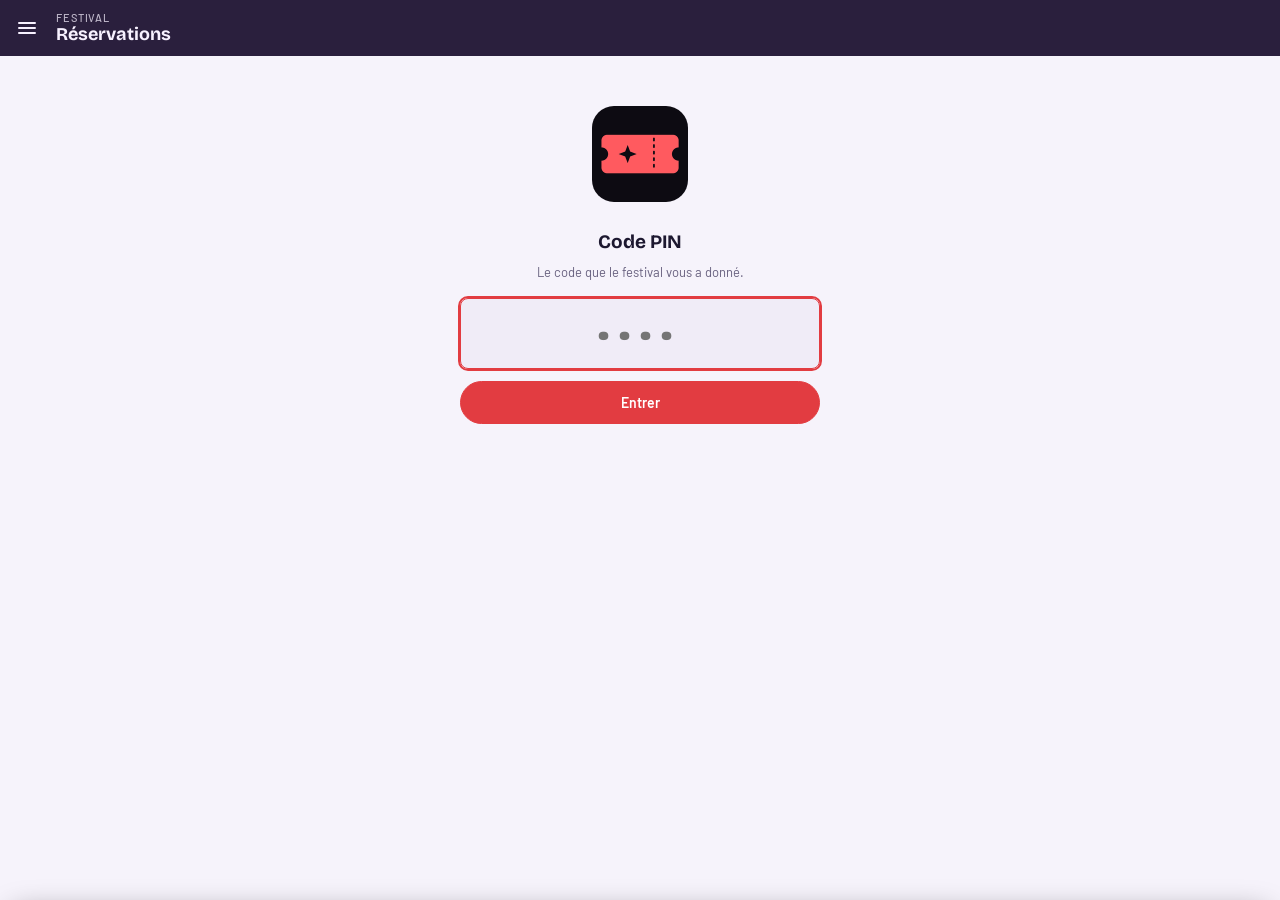
==== commit 41aa5070: "Plantages de réservation signalés : gardés (onglet Incidents), message clair au public, bandeau roug" ====
--- a/gestion.html
+++ b/gestion.html
@@ -93,6 +93,11 @@
 .coches input{width:auto;margin-top:3px}
 .bandeau{background:var(--carte);border:1px solid var(--lav);border-radius:10px;padding:10px 14px;margin:10px 0;font-size:14px}
 .bandeau a{color:var(--lav2)}
+.bandeau.alerte{border-color:var(--rouge);border-width:2px}
+.bandeau.alerte b.titreAlerte{color:var(--rouge);display:block;margin-bottom:6px}
+.bandeau.alerte ul{margin:6px 0 10px;padding-left:18px}
+.bandeau.alerte li{margin:4px 0;overflow-wrap:anywhere}
+.bandeau.alerte small{opacity:.75}
 input.arrivee{width:auto;transform:scale(1.3);margin:4px}
 tr.arrivee td{color:var(--vert)}
 .vide{color:var(--doux);font-style:italic}
@@ -592,10 +597,10 @@
 .typesMailsEv{display:grid;gap:4px}
 .fenetre textarea{min-height:90px}
 .optionResa{display:grid;grid-template-columns:auto 1fr 1.4fr auto auto;gap:8px 10px;align-items:end;background:var(--carte2);border:1px solid var(--ligne);border-radius:10px;padding:10px;margin-bottom:8px}
-.optionResa .badge{align-self:center}.optionResa label{font-size:13px;color:var(--doux)}
+.optionResa .badge{align-self:center}.optionResa label.large{grid-column:1/-1}.optionResa label{font-size:13px;color:var(--doux)}
 #ajoutOption{width:auto;max-width:100%}
 .optsResa{display:block;font-size:12px;color:var(--lav2)}
-@media (max-width:760px){.optionResa{grid-template-columns:1fr}}
+@media (max-width:760px){.optionResa{grid-template-columns:1fr}.optionResa [data-retirer]{order:9;justify-self:start}}
 </style>
 </head>
 <body>
@@ -699,6 +704,8 @@
 
   function echapper(t) { return String(t == null ? '' : t).replace(/&/g, '&amp;').replace(/</g, '&lt;').replace(/>/g, '&gt;').replace(/"/g, '&quot;'); }
   function urlSure(u) { u = String(u || '').trim(); return /^https?:\/\//i.test(u) ? u : ''; }
+  // Tarif écrit sur plusieurs lignes (« Libellé : prix », note commençant par *) : une seule ligne pour les e-mails.
+  function tarifUneLigne(t) { return String(t || '').split(/\r?\n/).map(function (l) { return l.trim(); }).filter(Boolean).join(' · '); }
   function remplir(modele, valeurs) {
     return String(modele == null ? '' : modele).replace(/\{(\w+)\}/g, function (tout, cle) { return cle in valeurs ? String(valeurs[cle] == null ? '' : valeurs[cle]) : tout; })
       .replace(/[ \t]+\n/g, '\n');
@@ -748,7 +755,7 @@
   var BILLETS = { classique: 'Classique (cadre et lignes)', compact: 'Compact (une carte resserrée)', affiche: 'Affiche (grand titre en couleur)', minimal: 'Minimal (sans cadre)' };
   function lignesBillet(v) {
     return [['Date', v.date], ['Heure', v.heure], ['Lieu', v.lieu], ['Au nom de', v.nom], ['Places', v.places]].concat(v.tarif ? [['Tarif', v.tarif]] : [])
-      .concat(v.options ? [['Options', v.options]] : []).concat([['N°', v.numero]]).filter(function (x) { return x[1]; });
+      .concat(v.options ? [['Options', v.options]] : []).filter(function (x) { return x[1]; });
   }
   function tableLignes(v, p, filet) {
     return '<table role="presentation" width="100%" cellpadding="0" cellspacing="0" border="0" style="border-collapse:collapse;width:100%">' + lignesBillet(v).map(function (x, i, l) {
@@ -772,7 +779,7 @@
     if (modele === 'compact') {
       var quand = [v.date, v.heure].filter(Boolean).join(' · ');
       carte = '<table role="presentation" width="100%" cellpadding="0" cellspacing="0" border="0" bgcolor="' + p.billet + '" style="border-collapse:collapse;width:100%;border:2px solid ' + p.bord + ';background:' + p.billet + '"><tr><td style="padding:14px 16px">' +
-        '<div style="font:700 11px/1.4 ' + sans() + ';letter-spacing:.14em;text-transform:uppercase;color:' + p.accent + '">Billet · ' + echapper(v.numero || '') + '</div>' + titre(18) +
+        '<div style="font:700 11px/1.4 ' + sans() + ';letter-spacing:.14em;text-transform:uppercase;color:' + p.accent + '">Billet</div>' + titre(18) +
         '<div style="font:15px/1.45 ' + police() + ';color:' + p.texte + '">' + echapper(quand) + '<br>' + echapper(v.lieu || '') + '</div>' +
         '<div style="margin-top:8px;padding-top:8px;border-top:1px solid ' + p.filet + ';font:14px/1.45 ' + police() + ';color:' + p.texte + '"><b>' + echapper(v.places || '') + ' place' + (Number(v.places) > 1 ? 's' : '') + '</b> au nom de ' + echapper(v.nom || '') +
         (v.tarif ? '<br><span style="color:' + p.doux + '">' + echapper(v.tarif) + '</span>' : '') + (v.options ? '<br>' + echapper(v.options) : '') + '</div>' + mention + '</td></tr></table>';
@@ -784,7 +791,7 @@
         '<div style="font:700 11px/1.4 ' + sans() + ';letter-spacing:.14em;text-transform:uppercase;color:' + p.boutonTexte + '">' + echapper(v.festival || '') + ' · Billet</div>' +
         '<div style="font:700 24px/1.15 ' + police() + ';color:' + p.boutonTexte + ';margin-top:6px">' + echapper(v.titre || '') + '</div>' +
         '<div style="font:15px/1.4 ' + police() + ';color:' + p.boutonTexte + ';margin-top:6px">' + echapper([v.date, v.heure].filter(Boolean).join(' · ')) + '</div></td></tr>' +
-        '<tr><td style="padding:12px 16px">' + tableLignes({ lieu: v.lieu, nom: v.nom, places: v.places, tarif: v.tarif, options: v.options, numero: v.numero }, p, true) + mention + '</td></tr></table>';
+        '<tr><td style="padding:12px 16px">' + tableLignes({ lieu: v.lieu, nom: v.nom, places: v.places, tarif: v.tarif, options: v.options }, p, true) + mention + '</td></tr></table>';
       return '<div style="margin:20px 0">' + ombre(carte, avecOmbre, 5, '100%', p.papier) + '</div>';
     }
     carte = '<table role="presentation" width="100%" cellpadding="0" cellspacing="0" border="0" bgcolor="' + p.billet + '" style="border-collapse:collapse;width:100%;border:2px solid ' + p.bord + ';background:' + p.billet + '">' + tete +
@@ -831,7 +838,7 @@
     var carte = '<table role="presentation" width="100%" cellpadding="0" cellspacing="0" border="0" bgcolor="' + p.papier + '" style="border-collapse:collapse;width:100%;background:' + p.papier + ';border:2px solid ' + p.bord + '"><tr><td style="padding:0;color:' + p.texte + ';font-family:' + police() + ';font-size:16px;line-height:1.55">' + c + '</td></tr></table>';
     var h = '<div style="background:' + p.fond + ';padding:18px 8px;font-family:' + police() + '"><table role="presentation" width="100%" cellpadding="0" cellspacing="0" border="0" bgcolor="' + p.fond + '" style="border-collapse:collapse;background:' + p.fond + '"><tr><td align="center" style="padding:0">' +
       '<div style="max-width:606px;margin:0 auto;text-align:left">' + ombre(carte, p.ombre === false ? '' : p.accent2, 6, '100%', p.fond) + '</div></td></tr></table></div>';
-    var texte = corps + (avecBillet ? '\n\n— Billet —\n' + [v.titre, v.date + (v.heure ? ' à ' + v.heure : ''), v.lieu, 'Au nom de ' + v.nom + ' · ' + v.places + ' place(s)', 'N° ' + v.numero].filter(Boolean).join('\n') : '') +
+    var texte = corps + (avecBillet ? '\n\n— Billet —\n' + [v.titre, v.date + (v.heure ? ' à ' + v.heure : ''), v.lieu, 'Au nom de ' + v.nom + ' · ' + v.places + ' place(s)'].filter(Boolean).join('\n') : '') +
       (o.bouton && urlSure(lienBouton) ? '\n\n' + remplir(o.bouton, v) + ' : ' + lienBouton : '') + (pied.trim() ? '\n\n--\n' + pied : '');
     return { sujet: sujet, texte: texte, html: h };
   }
@@ -842,10 +849,10 @@
     var p = palette(options(r, 'confirmation')); p = Object.assign({}, THEMES.clair, { accent: p.accent });
     return piedHtml(remplir(r.piedDePage || '', v), r, p);
   }
-  return { pied: pied, VARIABLES: VARIABLES, TYPES: TYPES, THEMES: THEMES, COULEURS: COULEURS, BILLETS: BILLETS, palette: palette, couleurSure: couleurSure, PIEDS: PIEDS, OPTIONS_DEFAUT: OPTIONS_DEFAUT, options: options, remplir: remplir, texteVersHtml: texteVersHtml, billetHtml: billetHtml, composer: composer, exemple: exemple, echapper: echapper, urlSure: urlSure };
+  return { pied: pied, VARIABLES: VARIABLES, TYPES: TYPES, THEMES: THEMES, COULEURS: COULEURS, BILLETS: BILLETS, palette: palette, couleurSure: couleurSure, PIEDS: PIEDS, OPTIONS_DEFAUT: OPTIONS_DEFAUT, options: options, remplir: remplir, tarifUneLigne: tarifUneLigne, texteVersHtml: texteVersHtml, billetHtml: billetHtml, composer: composer, exemple: exemple, echapper: echapper, urlSure: urlSure };
 })();
 
-var VERSION_APPLI = '49c02ceea244', PIN = '', JETON = (function () { try { return localStorage.getItem('festival_resa_jeton') || ''; } catch (e) { return ''; } })(), COMPTE = null, D = null, vue = 'accueil', ouvert = null;
+var VERSION_APPLI = '31f9ecaac5ad', PIN = '', JETON = (function () { try { return localStorage.getItem('festival_resa_jeton') || ''; } catch (e) { return ''; } })(), COMPTE = null, D = null, vue = 'accueil', ouvert = null;
 function lireLocal(k) { try { return localStorage.getItem('festival_resa_' + k) || ''; } catch (e) { return ''; } }
 function garderLocal(k, v) { try { if (v) localStorage.setItem('festival_resa_' + k, v); else localStorage.removeItem('festival_resa_' + k); } catch (e) {} }
 // Cet appareil : un identifiant gardé dans le navigateur + un nom lisible (pour la liste des appareils connectés).
@@ -923,14 +930,15 @@
     .catch(function () { fini(); erreur('Problème de connexion. Réessayez dans un instant.'); });
 }
 function recharger(res) {
-  D = res; COMPTE = res.compte || null; $('#nomFestival').textContent = D.reglages.nomFestival || 'Festival';
+  D = res; CHARGE_LE = Date.now(); COMPTE = res.compte || null; $('#nomFestival').textContent = D.reglages.nomFestival || 'Festival';
   if (res.jeton) { JETON = res.jeton; garderLocal('jeton', JETON); garderLocal('pin', ''); } // cet appareil est reconnu : plus de code PIN à redonner
   document.querySelectorAll('[data-droit]').forEach(function (b) { b.hidden = !b.dataset.droit.split(',').some(droit); });
   document.querySelectorAll('.nom-festival').forEach(function (e) { e.textContent = D.reglages.nomFestival || 'Festival'; });
-  if (VERSION_APPLI !== '49c02ceea244') $('#volet-version').textContent = 'Version ' + VERSION_APPLI;
+  if (VERSION_APPLI !== '31f9ecaac5ad') $('#volet-version').textContent = 'Version ' + VERSION_APPLI;
   $('#quitter').hidden = !COMPTE || (COMPTE.id === 'cle' && !JETON);
   if (typeof res.boiteNonLus === 'number') { BOITE_NL = res.boiteNonLus; badgeBoite(); }
   if (droit('boite')) setTimeout(prechargerBoiteMx, 3000);
+  verifierApresNouvelleVersion();
   if ((vue === 'photos' && !droit('photos')) || (vue === 'mails' && !droit('reglages')) || (vue === 'boite' && !droit('boite')) || (vue === 'reglages' && !droit('reglages') && !droit('comptes'))) { vue = 'evenements'; ouvert = null; marquerVue(); }
   afficher();
 }
@@ -1058,13 +1066,47 @@
     '<label style="margin-top:14px">Menu sur ordinateur</label><label class="coche"><input type="checkbox" id="ap-volet"' + (APPARENCE.volet === 'fixe' ? ' checked' : '') + '> Garder le menu ouvert sur grand écran</label>' +
     '<p class="aide">Ces choix sont gardés sur cet appareil seulement.</p></div>';
   $('#vue').innerHTML = h;
-  document.querySelectorAll('[data-mode]').forEach(function (b) { b.onclick = function () { garderApparence({ mode: b.dataset.mode }); afficherApparence(); }; });
-  document.querySelectorAll('[data-skin-choix]').forEach(function (b) { b.onclick = function () { garderApparence({ skin: b.dataset.skinChoix }); afficherApparence(); }; });
+  // Sélecteurs limités à #vue : <html> porte aussi data-menu-tel, et un gestionnaire posé dessus redessinait Apparence à chaque clic dans l'appli.
+  document.querySelectorAll('#vue button[data-mode]').forEach(function (b) { b.onclick = function () { garderApparence({ mode: b.dataset.mode }); afficherApparence(); }; });
+  document.querySelectorAll('#vue button[data-skin-choix]').forEach(function (b) { b.onclick = function () { garderApparence({ skin: b.dataset.skinChoix }); afficherApparence(); }; });
   $('#ap-volet').onchange = function () { garderApparence({ volet: this.checked ? 'fixe' : '' }); };
-  document.querySelectorAll('[data-menu-tel]').forEach(function (b) { b.onclick = function () { garderApparence({ menuTel: b.dataset.menuTel }); afficherApparence(); }; });
+  document.querySelectorAll('#vue button[data-menu-tel]').forEach(function (b) { b.onclick = function () { garderApparence({ menuTel: b.dataset.menuTel }); afficherApparence(); }; });
 }
 
 // ---------- Tableau de bord (page d'accueil) ----------
+/** Plantages de réservation pas encore vus : bandeau rouge en haut de l'Accueil et des Événements. */
+function bandeauIncidents() {
+  var l = (D && D.incidents) || [], v = window.VERIF_ECHEC;
+  if (!l.length && !v) return '';
+  var h = '<div class="bandeau alerte" id="bandeauIncidents"><b class="titreAlerte">⚠️ ' + (l.length ? l.length + ' plantage' + (l.length > 1 ? 's' : '') + ' de réservation à regarder' : 'L\'essai des réservations a échoué') + '</b>';
+  if (v) h += '<div>Essai automatique après la nouvelle version du script : ' + esc(v) + '</div>';
+  if (l.length) h += '<ul>' + l.slice().reverse().map(function (i) {
+    return '<li><b>' + esc(dateCourteFr(i.quand)) + '</b> · ' + esc(i.ou) + (i.fois > 1 ? ' (' + i.fois + ' fois)' : '') + (i.detail ? '<br>' + esc(i.detail) : '') + '<br><small>' + esc(i.erreur) + '</small></li>';
+  }).join('') + '</ul><div style="font-size:13px;margin-bottom:8px">Les personnes concernées ont vu un message d\'erreur et n\'ont pas de place (sauf « E-mail de confirmation » : la place est réservée, seul l\'e-mail n\'est pas parti). Tout est gardé dans l\'onglet « Incidents » du classeur. Demandez à Claude de regarder.</div>';
+  h += '<div class="actions">' + (l.length && droit('reservations') ? '<button class="btn petit" id="incidentsVus">C\'est vu</button>' : '') + (v ? '<button class="btn petit" id="reessayerVerif">Refaire l\'essai</button>' : '') + '</div></div>';
+  return h;
+}
+function brancherIncidents() {
+  if ($('#incidentsVus')) $('#incidentsVus').onclick = function () { appel('adminIncidentsVus', [], function (res) { recharger(res); toast('Noté : le bandeau disparaît (tout reste dans l\'onglet Incidents).'); }); };
+  if ($('#reessayerVerif')) $('#reessayerVerif').onclick = function () { garderLocal('verifie', ''); window.VERIF_ECHEC = ''; verifierApresNouvelleVersion(true); };
+}
+/** Après chaque nouvelle version du script (numéro différent de la dernière fois sur cet appareil), essai à blanc des réservations. */
+function verifierApresNouvelleVersion(force) {
+  if (!D || !D.version || verifierApresNouvelleVersion.encours) return;
+  if (!force && (lireLocal('verifie') === D.version || verifierApresNouvelleVersion.tente === D.version)) return;
+  verifierApresNouvelleVersion.tente = D.version; // une fois par ouverture de l'appli si l'essai échoue (« Refaire l'essai » pour relancer)
+  if (VERSION_APPLI !== '31f9ecaac5ad' && D.version !== VERSION_APPLI) return; // script plus ancien que l'écran : il ne connaît pas encore l'essai
+  verifierApresNouvelleVersion.encours = true;
+  appel('adminVerifierReservations', [], function (r) {
+    verifierApresNouvelleVersion.encours = false; garderLocal('verifie', D.version); window.VERIF_ECHEC = '';
+    toast('Réservations vérifiées' + (force ? '' : ' après la nouvelle version') + ' : tout marche (' + r.ouverts + ' spectacle' + (r.ouverts > 1 ? 's' : '') + ' ouvert' + (r.ouverts > 1 ? 's' : '') + ').');
+    if (vue === 'accueil' || vue === 'evenements') afficher();
+  }, { silencieux: true, echec: function (e) {
+    verifierApresNouvelleVersion.encours = false; window.VERIF_ECHEC = e.message || String(e);
+    if (vue === 'accueil' || vue === 'evenements') afficher();
+    toast('Essai des réservations échoué : ' + window.VERIF_ECHEC, true); return true;
+  } });
+}
 function afficherAccueil() {
   var today = aujourdhui(), dans7 = new Date(Date.now() + 7 * 864e5).toISOString().slice(0, 10);
   var evs = D.evenements.slice().sort(function (a, b) { return (a.date + a.debut) < (b.date + b.debut) ? -1 : 1; });
@@ -1078,7 +1120,7 @@
   var prisesAvenir = avenir.reduce(function (s, e) { return s + (Number(e.prises) || 0); }, 0);
   var complets = avenir.filter(function (e) { return Number(e.places) && e.prises >= Number(e.places); });
   function tuile(n, l, c) { return '<div class="tuile' + (c ? ' ' + c : '') + '"><b>' + n + '</b><span>' + l + '</span></div>'; }
-  var h = '<h2>Tableau de bord</h2><div class="tuiles">' +
+  var h = bandeauIncidents() + '<h2>Tableau de bord</h2><div class="tuiles">' +
     tuile(places, 'place' + (places > 1 ? 's' : '') + ' réservée' + (places > 1 ? 's' : '')) +
     tuile(avenir.length, 'spectacle' + (avenir.length > 1 ? 's' : '') + ' à venir') +
     tuile(capacite ? Math.round(100 * prisesAvenir / capacite) + ' %' : '–', 'de remplissage à venir') +
@@ -1107,6 +1149,7 @@
     }).join('') + '</ul>' : '<p class="vide">Rien à signaler : tout est en ordre.</p>') + '</div>';
   }
   $('#vue').innerHTML = h;
+  brancherIncidents();
   document.querySelectorAll('[data-ouvrir]').forEach(function (a) { a.onclick = function (ev) { ev.preventDefault(); ouvrirEvenement(a.dataset.ouvrir); }; });
   activerListe();
   if (!window.SPECTACLES && siteUrl()) chargerSite(function () { if (vue === 'accueil' && !ouvert) afficherAccueil(); });
@@ -1127,11 +1170,27 @@
     s.onchange = function (ev) {
       ev.stopPropagation();
       var e = D.evenements.filter(function (x) { return x.id === s.dataset.id; })[0]; if (!e) return;
-      var o = {}; Object.keys(e).forEach(function (k) { o[k] = e[k]; }); o.statut = s.value;
-      appel('adminEnregistrerEvenement', [o], function (res) { recharger(res); toast('« ' + e.titre + ' » : ' + s.value); });
+      var o = avantDe(e); o.statut = s.value; o._avant = avantDe(e);
+      appel('adminEnregistrerEvenement', [o], function (res) { recharger(res); toast('« ' + (res.evenements.filter(function (x) { return x.id === e.id; })[0] || e).titre + ' » : ' + s.value + noteGardes(res)); });
     };
   });
 }
+
+// Ce que l'appli avait chargé pour un événement : le script n'écrit que les champs changés ici,
+// et garde ce qui a été modifié entre-temps dans la feuille ou sur un autre appareil.
+function avantDe(e) { var a = {}; Object.keys(e).forEach(function (k) { if (k !== 'prises' && typeof e[k] !== 'object') a[k] = e[k]; }); return a; }
+function noteGardes(res) { return res && res.gardes && res.gardes.length ? ' Modifié ailleurs entre-temps, gardé : ' + res.gardes.join(', ') + '.' : ''; }
+// Données relues quand on revient sur l'appli (téléphone en veille, onglet resté ouvert) : jamais de vieille copie.
+var CHARGE_LE = Date.now();
+document.addEventListener('visibilitychange', function () {
+  if (document.hidden || !D || Date.now() - CHARGE_LE < 60000) return;
+  CHARGE_LE = Date.now();
+  appel('adminCharger', [], function (res) {
+    var y = scrollY, va = $('#voletApercu'), enSaisie = MODIFIE || ouvert === 'nouveau' || ouvert === 'copie' || (va && !va.hidden) || document.querySelector('#dialogue.ouvert');
+    if (enSaisie || (vue !== 'accueil' && vue !== 'evenements')) { D = res; return; }
+    recharger(res); scrollTo(0, y);
+  }, { silencieux: true, echec: function () { return true; } });
+});
 
 var TRI_EV = { statut: '', ordre: 'date', q: '' };
 function afficher() {
@@ -1161,11 +1220,11 @@
   var parDate = TRI_EV.ordre === 'date' || !TRI_EV.ordre;
   var avenir = parDate ? evs.filter(function (e) { return e.date >= today; }) : evs;
   var passes = parDate ? evs.filter(function (e) { return e.date < today; }).reverse() : [];
-  var h = droit('evenements') ? '<div class="actions"><button class="btn plein" id="nouveau">+ Nouvel événement</button></div>' : '';
+  var h = bandeauIncidents() + (droit('evenements') ? '<div class="actions"><button class="btn plein" id="nouveau">+ Nouvel événement</button></div>' : '');
   h += '<div class="barreTri"><select id="triStatut" aria-label="Filtrer par statut"><option value="">Tous les statuts</option>' + D.statuts.map(function (s) { return '<option' + (s === TRI_EV.statut ? ' selected' : '') + '>' + s + '</option>'; }).join('') + '<option value="Complet"' + (TRI_EV.statut === 'Complet' ? ' selected' : '') + '>Complets</option></select>' +
     '<select id="triOrdre" aria-label="Trier"><option value="date">Par date</option><option value="titre"' + (TRI_EV.ordre === 'titre' ? ' selected' : '') + '>Par titre</option><option value="remplissage"' + (TRI_EV.ordre === 'remplissage' ? ' selected' : '') + '>Par remplissage</option><option value="recent"' + (TRI_EV.ordre === 'recent' ? ' selected' : '') + '>Derniers créés</option></select>' +
     '<input id="triQ" type="search" placeholder="Chercher un titre, une compagnie…" value="' + esc(TRI_EV.q) + '"><span class="compte">' + evs.length + ' / ' + D.evenements.length + '</span></div>';
-  if (D.version && VERSION_APPLI !== '49c02ceea244' && D.version !== VERSION_APPLI && droit('comptes')) h += '<div class="bandeau">Le script Google (version ' + esc(D.version) + ') est plus ancien que l\'appli (' + esc(VERSION_APPLI) + ') : demandez à Claude de le mettre à jour, puis cliquez « Déployer › Nouvelle version » avec le compte du festival.</div>';
+  if (D.version && VERSION_APPLI !== '31f9ecaac5ad' && D.version !== VERSION_APPLI && droit('comptes')) h += '<div class="bandeau">Le script Google (version ' + esc(D.version) + ') est plus ancien que l\'appli (' + esc(VERSION_APPLI) + ') : demandez à Claude de le mettre à jour, puis cliquez « Déployer › Nouvelle version » avec le compte du festival.</div>';
   if (COMPTE && COMPTE.id === 'cle' && droit('comptes') && !PIN && !D.nbComptes) h += '<div class="bandeau" id="bandeauPin">Vous êtes entrée avec le lien personnel. Créez votre code PIN et ceux des bénévoles dans <a href="#" id="versComptes">Réglages → Comptes</a> : ensuite l\'appli s\'ouvre avec le code, sur n\'importe quel appareil.</div>';
   h += parDate ? '<h2>À venir</h2>' + liste(avenir) + '<h2>Passés</h2>' + liste(passes) : liste(avenir);
   $('#vue').innerHTML = h;
@@ -1173,6 +1232,7 @@
   $('#triOrdre').onchange = function () { TRI_EV.ordre = this.value; afficher(); };
   $('#triQ').oninput = function () { TRI_EV.q = this.value; var pos = this.selectionStart; afficher(); var c = $('#triQ'); c.focus(); c.setSelectionRange(pos, pos); };
   if ($('#nouveau')) $('#nouveau').onclick = function () { ouvert = 'nouveau'; afficher(); };
+  brancherIncidents();
   if ($('#versComptes')) $('#versComptes').onclick = function (ev) { ev.preventDefault(); allerVue('reglages'); setTimeout(function () { var c = $('#comptes'); if (c) c.scrollIntoView({ behavior: 'smooth' }); }, 300); };
   activerListe();
   if (!window.SPECTACLES && siteUrl()) chargerSite(function () { if (vue === 'evenements' && !ouvert) afficher(); });
@@ -1309,7 +1369,7 @@
     var d0 = e.date ? e.date.split('-').reverse().join('.') : '';
     h = '<div class="barreEv"><button class="btn" id="retour">← Tous les événements</button><h2>' + esc(e.titre) + '</h2></div>' +
       '<div class="editeur"><div class="colonne"><div class="panneau resumeEv"><div class="grandeDate">' + esc(dateLongueFr(e.date) || d0) + (e.debut ? ' · ' + esc(e.debut) : '') + '</div>' +
-      '<p>' + [e.lieu, e.adresse].filter(Boolean).map(esc).join(', ') + (e.tarif ? ' · ' + esc(e.tarif) : '') + '</p><p><span class="badge ' + esc(e.statut) + '">' + esc(e.statut || 'Brouillon') + '</span>' + (e.attente === 'Oui' ? ' <span class="badge">liste d\'attente ouverte</span>' : '') + '</p></div>';
+      '<p>' + [e.lieu, e.adresse].filter(Boolean).map(esc).join(', ') + (e.tarif ? ' · ' + esc(MAIL.tarifUneLigne(e.tarif)) : '') + '</p><p><span class="badge ' + esc(e.statut) + '">' + esc(e.statut || 'Brouillon') + '</span>' + (e.attente === 'Oui' ? ' <span class="badge">liste d\'attente ouverte</span>' : '') + '</p></div>';
   } else {
   h = '<div class="barreEv"><button class="btn" id="retour">← Tous les événements</button><h2>' + (nouveau ? 'Nouvel événement' : 'Modifier · ' + esc(e.titre)) + '</h2>' +
     (peutModifier ? '<button class="btn plein" type="submit" form="form" id="enregistrerHaut">Enregistrer</button>' : '') +
@@ -1327,7 +1387,8 @@
     champ('age', 'Âge', e.age, 'text', 'placeholder="Dès 6 ans, tout public…"') +
     champ('lieu', 'Lieu', e.lieu) +
     champ('adresse', 'Adresse', e.adresse) +
-    champ('tarif', 'Tarif (texte)', e.tarif, 'text', 'placeholder="Prix libre, paiement sur place"') +
+    '<div class="large"><label for="f-tarif">Tarif</label><textarea id="f-tarif" name="tarif" rows="' + Math.max(2, String(e.tarif || '').split('\n').length + 1) + '" placeholder="Prix libre, paiement sur place">' + esc(e.tarif) + '</textarea>' +
+      '<p class="aide">Un seul tarif : une ligne. Plusieurs tarifs : une ligne « Libellé : prix » par tarif (ex. « Tarif réduit : 15 francs ») ; une ligne qui commence par * devient une note sous la grille du site.</p></div>' +
     champ('places', 'Nombre de places (vide = illimité)', e.places, 'number', 'min="0"') +
     '<div><label>Quand c\'est complet</label><label class="coche"><input type="checkbox" name="attente" value="Oui"' + (e.attente === 'Oui' ? ' checked' : '') + '> ouvrir une liste d\'attente</label><p class="aide">Le site affiche « Complet » et bloque les réservations ; avec la liste d\'attente, les gens peuvent s\'inscrire et vous les confirmez ici quand une place se libère.</p></div>' +
     '<div class="large"><h3 class="section">Options de réservation</h3><p class="aide">Elles s\'ajoutent au formulaire de réservation du site pour cet événement : une case en plus (ex. « Billet + livre »), ou des places réservées à un groupe (ex. « Société des écrivains »), que le public ne peut pas prendre.</p>' +
@@ -1407,6 +1468,7 @@
     ev.preventDefault();
     var o = { id: nouveau ? '' : e.id, attente: '' };
     new FormData(ev.target).forEach(function (v, k) { o[k] = v; });
+    if (!nouveau) o._avant = avantDe(e);
     var mr = lireFenetreMails(); o.renvoi = mr.renvoi; o.renvoiCopie = mr.renvoiCopie; o.renvoiReponses = mr.renvoiReponses;
     if (mr.erreur) { toast(mr.erreur, true); $('#ouvrirMailsEv').click(); return; }
     if (!o.titre || !o.date) { toast(!o.titre ? 'Donnez un titre à l\'événement.' : 'Donnez une date à l\'événement : sans date, il n\'apparaît nulle part.', true); (!o.titre ? $('#f-titre') : $('#f-date')).focus(); return; }
@@ -1418,7 +1480,7 @@
       if (etaitNouveau) { var cree = res.evenements.filter(function (x) { return x.titre === o.titre && x.date === o.date && x.debut === o.debut; }).pop(); ouvert = cree ? cree.id : null; afficher(); }
       else { afficher(); scrollTo(0, y); }
       [$('#enregistrerHaut'), $('#form button[type=submit]')].forEach(function (b) { if (!b) return; var t = b.textContent; b.textContent = 'Enregistré ✓'; b.classList.add('ok'); setTimeout(function () { b.textContent = t; b.classList.remove('ok'); }, 2500); });
-      toast('Enregistré ✓ ' + (o.statut === 'Ouvert' || o.statut === 'Fermé' ? 'Le site est à jour.' : 'Statut « ' + o.statut + ' » : pas encore visible sur le site.'));
+      toast('Enregistré ✓ ' + (o.statut === 'Ouvert' || o.statut === 'Fermé' ? 'Le site est à jour.' : 'Statut « ' + o.statut + ' » : pas encore visible sur le site.') + noteGardes(res));
     });
   };
   if (nouveau) return;
@@ -1548,7 +1610,7 @@
         '<label>Nom affiché<input type="text" data-k="nom" value="' + esc(o.nom || '') + '" placeholder="' + (c ? 'Ex. Membre de la Société des écrivains' : 'Ex. Billet + livre') + '"></label>' +
         '<label>Précision (facultatif)<input type="text" data-k="aide" value="' + esc(o.aide || '') + '" placeholder="' + (c ? 'Ex. places réservées aux membres' : 'Ex. 40 francs au lieu de 20, livre remis sur place') + '"></label>' +
         (c ? '<label>Nombre de places réservées<input type="number" min="0" data-k="places" value="' + (Number(o.places) || 0) + '"></label>' : '') +
-        '<button type="button" class="btn petit danger" data-retirer="' + i + '">Retirer</button></div>';
+        '<button type="button" class="btn petit danger" data-retirer="' + i + '">Retirer</button><label class="large">Phrase ajoutée au mail de confirmation quand c\'est coché (facultatif)<input type="text" data-k="mail" value="' + esc(o.mail || '') + '" placeholder="' + (c ? 'Ex. Votre place est gardée avec les membres de la Société.' : 'Ex. Votre livre vous attendra à l\'accueil du théâtre.') + '"></label>' + '</div>';
     }).join('') : '<p class="vide">Aucune option : le formulaire du site reste simple.</p>';
     z.querySelectorAll('input[data-k]').forEach(function (inp) {
       inp.oninput = function () { var o = liste[+inp.closest('.optionResa').dataset.i]; o[inp.dataset.k] = inp.dataset.k === 'places' ? Math.max(0, Math.floor(Number(inp.value) || 0)) : inp.value; ecrire(); };
@@ -1592,7 +1654,7 @@
 function valeursExemple(o) {
   var v = MAIL.exemple(), evs = (D.evenements || []).filter(function (e) { return e.statut === 'Ouvert' || e.statut === 'Fermé'; });
   var ev = evs.filter(function (e) { return e.id === MAIL_EX; })[0] || evs.filter(function (e) { return e.date >= aujourdhui(); })[0] || evs[0];
-  if (ev) { MAIL_EX = ev.id; v.titre = ev.titre; v.date = dateLongueFr(ev.date); v.heure = ev.debut || ''; v.lieu = [ev.lieu, ev.adresse].filter(Boolean).join(', '); v.adresse = ev.adresse || ''; v.tarif = ev.tarif || ''; v.image = String(ev.image || '').split(/\s*[\n,]\s*/).filter(function (u) { return u && u.charAt(0) !== '#'; })[0] || (window.SPECTACLES && photosSitePour(ev.spectacle || ev.titre)[0] ? siteUrl() + photosSitePour(ev.spectacle || ev.titre)[0].src : ''); v.lien = siteUrl() + 'programme.html#' + encodeURIComponent(ev.id); }
+  if (ev) { MAIL_EX = ev.id; v.titre = ev.titre; v.date = dateLongueFr(ev.date); v.heure = ev.debut || ''; v.lieu = [ev.lieu, ev.adresse].filter(Boolean).join(', '); v.adresse = ev.adresse || ''; v.tarif = MAIL.tarifUneLigne(ev.tarif); v.image = String(ev.image || '').split(/\s*[\n,]\s*/).filter(function (u) { return u && u.charAt(0) !== '#'; })[0] || (window.SPECTACLES && photosSitePour(ev.spectacle || ev.titre)[0] ? siteUrl() + photosSitePour(ev.spectacle || ev.titre)[0].src : ''); v.lien = siteUrl() + 'programme.html#' + encodeURIComponent(ev.id); }
   v.festival = o.nomFestival || v.festival; v.site = String(o.siteUrl || '').replace(/\/apercu\/?$/, '').replace(/\/$/, '') || v.site;
   return v;
 }
@@ -2602,21 +2664,59 @@
 })();
 
 
+// Formulaire de réservation du site : ce que le public doit remplir (réglage commun à tous les spectacles).
+function formulaireLu(r) {
+  var o = {}; try { o = JSON.parse((r && r.formulaire) || '{}') || {}; } catch (e) { o = {}; }
+  ['telephone', 'message'].forEach(function (c) { if (['masque', 'facultatif', 'obligatoire'].indexOf(o[c]) < 0) o[c] = 'facultatif'; });
+  o.maxPlaces = Math.min(30, Math.max(1, Math.floor(Number(o.maxPlaces) || 10))); o.telDes = Math.max(0, Math.floor(Number(o.telDes) || 0));
+  return o;
+}
+function formulaireReglages(r) {
+  var f = formulaireLu(r);
+  function choix(nom, label, val) {
+    return '<div><label for="f-fo_' + nom + '">' + label + '</label><select id="f-fo_' + nom + '" name="fo_' + nom + '">' +
+      [['facultatif', 'Demandé, facultatif'], ['obligatoire', 'Obligatoire'], ['masque', 'Pas demandé']].map(function (c) { return '<option value="' + c[0] + '"' + (c[0] === val ? ' selected' : '') + '>' + c[1] + '</option>'; }).join('') + '</select></div>';
+  }
+  return '<h3 class="section">Formulaire de réservation du site</h3>' +
+    '<p class="aide">Ce que le public remplit pour réserver, pour tous les spectacles. Le nom et l\'e-mail sont toujours obligatoires.</p><div class="grille" style="margin-top:14px">' +
+    choix('telephone', 'Téléphone', f.telephone) +
+    '<div><label for="f-fo_telDes">Téléphone obligatoire à partir de… places</label><input id="f-fo_telDes" name="fo_telDes" type="number" min="0" max="30" value="' + (f.telDes || '') + '" placeholder="Vide = jamais"></div>' +
+    choix('message', 'Message', f.message) +
+    '<div><label for="f-fo_maxPlaces">Places au maximum par réservation</label><input id="f-fo_maxPlaces" name="fo_maxPlaces" type="number" min="1" max="30" value="' + f.maxPlaces + '"></div>' +
+    '</div><p class="aide" id="resumeFormulaire"></p>';
+}
+function resumeFormulaire() {
+  var z = $('#resumeFormulaire'); if (!z) return;
+  var t = $('#f-fo_telephone').value, n = Number($('#f-fo_telDes').value) || 0, m = $('#f-fo_message').value, x = [];
+  x.push('Téléphone : ' + (t === 'masque' ? 'pas demandé' : t === 'obligatoire' ? 'obligatoire' : n ? 'facultatif, obligatoire à partir de ' + n + ' places (le site l\'indique à côté du champ)' : 'facultatif'));
+  x.push('message : ' + (m === 'masque' ? 'pas demandé' : m));
+  x.push('de 1 à ' + (Number($('#f-fo_maxPlaces').value) || 10) + ' places par réservation');
+  z.textContent = 'Sur le site : ' + x.join(' ; ') + '.';
+  $('#f-fo_telDes').disabled = t !== 'facultatif';
+}
 function afficherReglages() {
   var r = D.reglages, h = '';
   if (droit('reglages')) h += '<h2>Réglages</h2><form id="regl" class="panneau"><div class="grille">' +
     champ('nomFestival', 'Nom du festival (signature des e-mails)', r.nomFestival) +
     champ('siteUrl', 'Adresse du site (pour les aperçus)', r.siteUrl, 'url') +
-    champ('copieA', 'Adresse qui reçoit une copie de chaque réservation', r.copieA, 'email') + '</div>' +
+    champ('copieA', 'Adresse du festival (réponses du public, e-mails d\'essai)', r.copieA, 'email') + '</div>' +
+    '<label class="coche"><input type="checkbox" name="avisFestival" id="f-avisFestival"' + (r.avisFestival === 'Oui' ? ' checked' : '') + '> recevoir aussi un e-mail « Nouvelle réservation » à cette adresse à chaque réservation</label>' +
+    '<p class="aide">Décoché : la personne qui réserve reçoit toujours sa confirmation, et toutes les réservations restent dans l\'appli et la feuille.</p>' +
     '<p class="aide">Les e-mails envoyés au public se règlent dans l\'onglet <b>E-mails</b>.</p>' +
+    formulaireReglages(r) +
     '<div class="actions"><button class="btn plein" type="submit">Enregistrer</button></div></form>';
   if (droit('comptes')) h += '<h2 id="comptes">Comptes et codes PIN</h2><div class="panneau" id="zoneComptes"><p class="vide">Chargement…</p></div>' +
     '<h2>Appareils connectés</h2><div class="panneau" id="zoneAppareils"><p class="vide">Chargement…</p></div>';
   $('#vue').innerHTML = h;
   if ($('#regl')) {
+    ['#f-fo_telephone', '#f-fo_telDes', '#f-fo_message', '#f-fo_maxPlaces'].forEach(function (k) { $(k).addEventListener('input', resumeFormulaire); $(k).addEventListener('change', resumeFormulaire); });
+    resumeFormulaire();
     $('#regl').onsubmit = function (ev) {
       ev.preventDefault();
-      var o = Object.assign({}, D.reglages); new FormData(ev.target).forEach(function (v, k) { o[k] = v; });
+      var o = Object.assign({}, D.reglages); new FormData(ev.target).forEach(function (v, k) { if (k.indexOf('fo_') !== 0) o[k] = v; });
+      o.avisFestival = $('#f-avisFestival').checked ? 'Oui' : 'Non';
+      var fd = new FormData(ev.target);
+      o.formulaire = JSON.stringify({ telephone: fd.get('fo_telephone'), message: fd.get('fo_message'), telDes: Number(fd.get('fo_telDes')) || 0, maxPlaces: Number(fd.get('fo_maxPlaces')) || 10 });
       appel('adminEnregistrerReglages', [o], function (res) { recharger(res); toast('Réglages enregistrés ✓'); });
     };
   }
@@ -2912,7 +3012,7 @@
     }
     var h = '<h2>Visuels</h2>';
     if (!window.SPECTACLES && siteUrl()) h += '<div class="bandeau">Le site (' + esc(siteUrl()) + ') ne répond pas pour l\'instant : seuls les visuels de la bibliothèque sont affichés.</div>';
-    if (D.version && VERSION_APPLI !== '49c02ceea244' && D.version !== VERSION_APPLI) h += '<div class="bandeau">Le script Google n\'est pas encore à la version de l\'appli : les visuels ajoutés peuvent ne pas apparaître ici tant qu\'il ne s\'est pas mis à jour (automatique dans l\'heure' + (droit('comptes') ? ', ou via le bouton sur l\'Accueil' : '') + ').</div>';
+    if (D.version && VERSION_APPLI !== '31f9ecaac5ad' && D.version !== VERSION_APPLI) h += '<div class="bandeau">Le script Google n\'est pas encore à la version de l\'appli : les visuels ajoutés peuvent ne pas apparaître ici tant qu\'il ne s\'est pas mis à jour (automatique dans l\'heure' + (droit('comptes') ? ', ou via le bouton sur l\'Accueil' : '') + ').</div>';
     h += '<div class="panneau"><p>Photos, affiches, dessins : tout ce qui peut illustrer un spectacle. <b>1.</b> Choisissez le spectacle, <b>2.</b> ajoutez les fichiers. Ensuite, dans chaque événement, vous choisissez lesquels afficher et dans quel ordre.</p>' +
       '<div class="grille"><div><label for="g-titre">1. Spectacle</label><select id="g-titre">' + options($('#g-titre') ? $('#g-titre').value : '') + '</select></div>' +
       '<div><label>2. Fichiers</label><button type="button" class="btn plein" id="ajoutGalerie" style="width:100%">+ Ajouter des visuels</button></div>' +
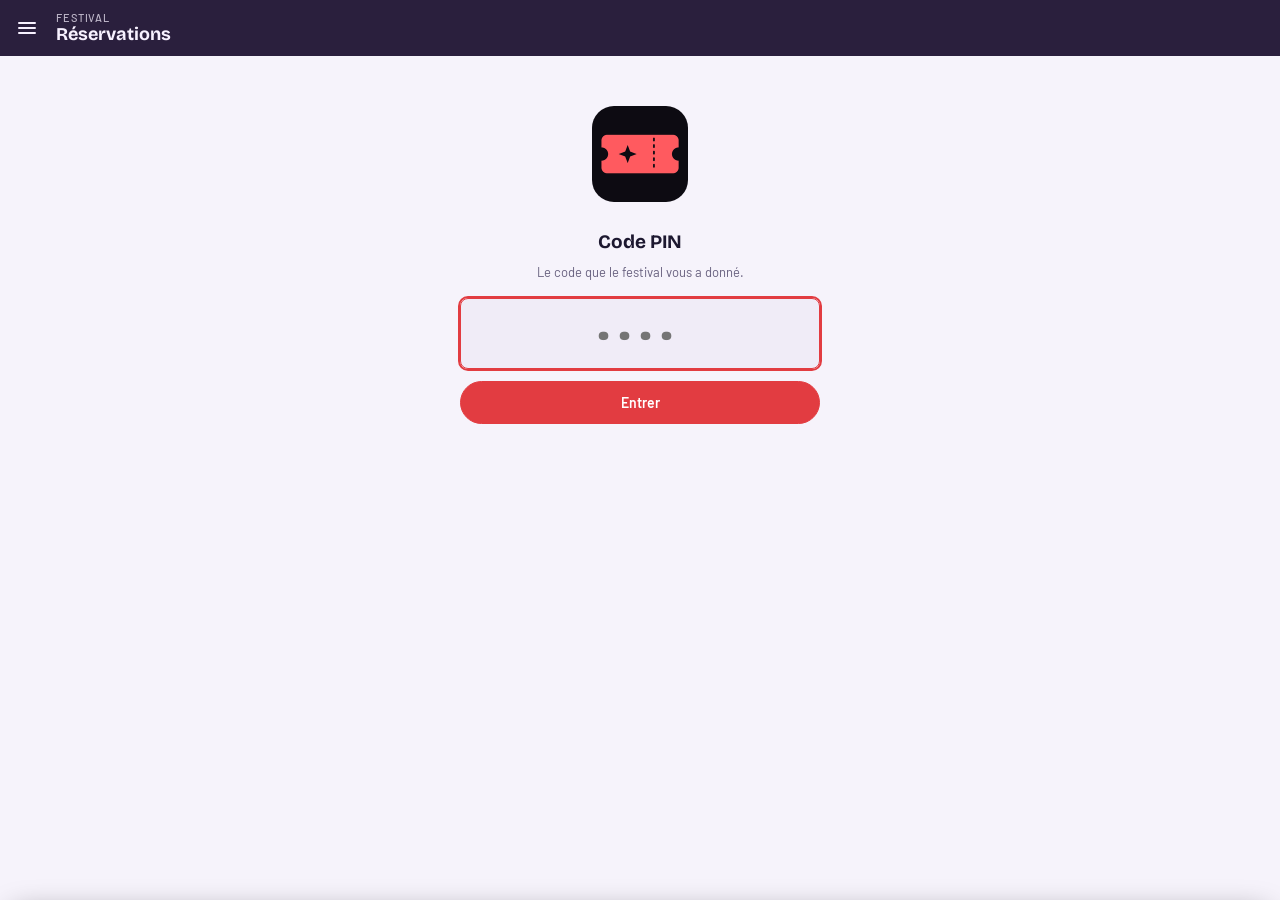
==== commit f25a4b69: "Essai après nouvelle version : pas d'alerte quand le script n'est pas encore déployé ou que le résea" ====
--- a/gestion.html
+++ b/gestion.html
@@ -1102,7 +1102,9 @@
     toast('Réservations vérifiées' + (force ? '' : ' après la nouvelle version') + ' : tout marche (' + r.ouverts + ' spectacle' + (r.ouverts > 1 ? 's' : '') + ' ouvert' + (r.ouverts > 1 ? 's' : '') + ').');
     if (vue === 'accueil' || vue === 'evenements') afficher();
   }, { silencieux: true, echec: function (e) {
-    verifierApresNouvelleVersion.encours = false; window.VERIF_ECHEC = e.message || String(e);
+    verifierApresNouvelleVersion.encours = false;
+    if (/pas à jour|Fonction inconnue|connexion/i.test(e.message || '')) return true; // script pas encore déployé ou réseau coupé : ce n'est pas un plantage des réservations
+    window.VERIF_ECHEC = e.message || String(e);
     if (vue === 'accueil' || vue === 'evenements') afficher();
     toast('Essai des réservations échoué : ' + window.VERIF_ECHEC, true); return true;
   } });
